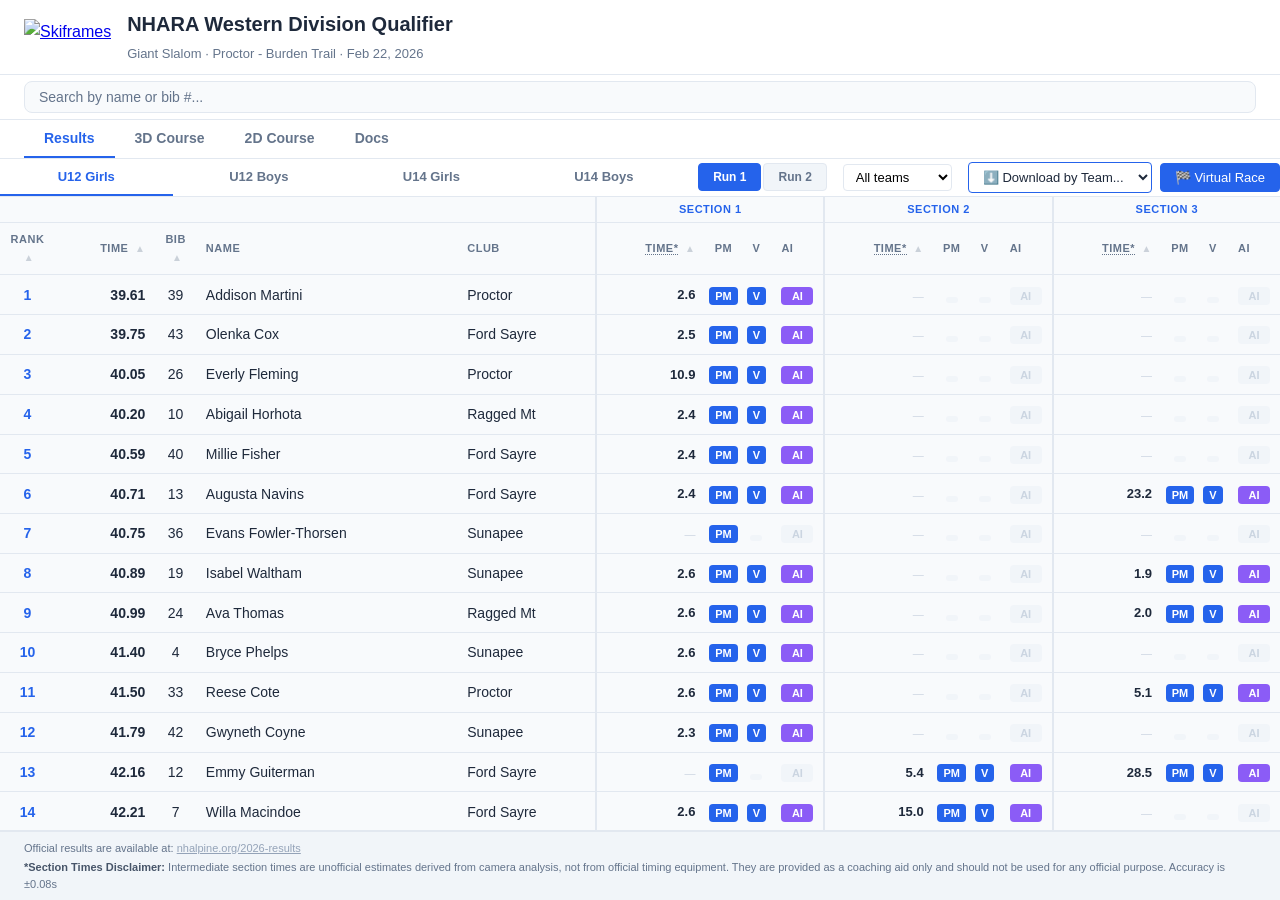
==== web/races/western-q-2026-02-22/index.html @ 2992ec0b "Add Virtual Race feature, improve AI video overlay and team download - Add Virtual Race modal for si" ====
<!DOCTYPE html>
<html lang="en">
<head>
    <meta charset="utf-8">
    <meta name="viewport" content="width=device-width, initial-scale=1.0">
    <title>NHARA Western Division Qualifier GS - Feb 22, 2026 | Skiframes</title>
    <link rel="stylesheet" href="https://unpkg.com/leaflet@1.9.4/dist/leaflet.css">
    <link rel="stylesheet" href="race.css">
    <script type="importmap">
    {
        "imports": {
            "three": "https://unpkg.com/three@0.160.0/build/three.module.js",
            "three/addons/": "https://unpkg.com/three@0.160.0/examples/jsm/"
        }
    }
    </script>
</head>
<body>
    <!-- Header -->
    <header id="header">
        <div class="header-inner">
            <a href="https://skiframes.com" class="logo">
                <img src="https://skiframes.com/assets/Skiframes_logo.png" alt="Skiframes" height="36">
            </a>
            <div class="header-title">
                <h1>NHARA Western Division Qualifier</h1>
                <span class="header-meta">Giant Slalom &middot; Proctor - Burden Trail &middot; Feb 22, 2026</span>
            </div>
        </div>
    </header>

    <!-- Search bar -->
    <div id="search-bar">
        <input type="text" id="search-input" placeholder="Search by name or bib #..." autocomplete="off">
        <div id="search-results" class="hidden"></div>
    </div>

    <!-- View tabs -->
    <nav id="view-tabs">
        <button class="tab active" data-view="results">Results</button>
        <button class="tab" data-view="map3d">3D Course</button>
        <button class="tab" data-view="map2d">2D Course</button>
        <button class="tab" data-view="docs">Docs</button>
    </nav>

    <!-- 3D View -->
    <div id="map3d-view" class="view">
        <div id="three-container"></div>
        <div id="terrain-controls">
            <select id="run-select-3d">
                <option value="run1">Run 1</option>
                <option value="run2">Run 2</option>
            </select>
            <span class="control-sep"></span>
            <select id="terrain-style-3d">
                <option value="satellite">Satellite</option>
                <option value="terrain">1m Terrain resolution</option>
            </select>
            <span class="control-sep"></span>
            <label><input type="checkbox" id="show-cameras-3d"> Cameras</label>
            <span class="control-sep"></span>
            <button id="flatten-btn" class="ctrl-btn">▦ Flatten</button>
        </div>
        <!-- Course legend -->
        <div id="course-legend">
            <div class="legend-title">Legend</div>
            <div class="legend-item"><span class="legend-swatch" style="background:#f59e0b; opacity:0.5;"></span> Cam 1 section</div>
            <div class="legend-item"><span class="legend-swatch" style="background:#0891b2; opacity:0.5;"></span> Cam 2 section</div>
            <div class="legend-item"><span class="legend-swatch" style="background:#8b5cf6; opacity:0.5;"></span> Cam 3 section</div>
            <div class="legend-sep"></div>
            <div class="legend-item"><span class="legend-icon">↕</span> Distance to prev gate</div>
            <div class="legend-item"><span class="legend-icon">→←</span> Lateral offset</div>
            <div class="legend-item"><span class="legend-icon">▼</span> Elevation drop</div>
            <div class="legend-item"><span class="legend-icon">±</span> GPS accuracy</div>
        </div>
        <div id="info-tooltip" class="hidden"></div>
        <div class="view-hint">🖱 Drag to rotate · Scroll to zoom · Right-drag to pan · ⌨ Arrow keys to pan · +/− to zoom</div>
    </div>

    <!-- 2D Course View -->
    <div id="map2d-view" class="view">
        <div id="map"></div>
        <div id="map-controls">
            <select id="run-select-2d">
                <option value="run1">Run 1</option>
                <option value="run2">Run 2</option>
            </select>
            <label class="map-cb"><input type="checkbox" id="show-cameras-2d"> Cameras</label>
            <label class="map-cb"><input type="checkbox" id="show-measurements-2d"> Measurements</label>
        </div>
        <div id="course-legend-2d" class="course-legend-panel">
            <div class="legend-title">Legend</div>
            <div class="legend-item"><span class="legend-swatch" style="background:#f59e0b; opacity:0.5;"></span> Cam 1 section</div>
            <div class="legend-item"><span class="legend-swatch" style="background:#0891b2; opacity:0.5;"></span> Cam 2 section</div>
            <div class="legend-item"><span class="legend-swatch" style="background:#8b5cf6; opacity:0.5;"></span> Cam 3 section</div>
            <div id="legend-measurements-2d" style="display: none;">
                <div class="legend-sep"></div>
                <div class="legend-item"><span class="legend-icon">↕</span> Distance to prev gate</div>
                <div class="legend-item"><span class="legend-icon">→←</span> Lateral offset</div>
                <div class="legend-item"><span class="legend-icon">▼</span> Elevation drop</div>
                <div class="legend-item"><span class="legend-icon">±</span> GPS accuracy</div>
            </div>
        </div>
        <div class="view-hint">🖱 Drag to pan · Scroll to zoom · ⌨ Arrow keys to pan · +/− to zoom</div>
    </div>

    <!-- Results View -->
    <div id="results-view" class="view active">
        <div id="results-toolbar">
            <div id="category-tabs">
                <button class="cat-tab active" data-cat="U12_Girls">U12 Girls</button>
                <button class="cat-tab" data-cat="U12_Boys">U12 Boys</button>
                <button class="cat-tab" data-cat="U14_Girls">U14 Girls</button>
                <button class="cat-tab" data-cat="U14_Boys">U14 Boys</button>
            </div>
            <div id="run-tabs">
                <button class="run-tab active" data-run="run1">Run 1</button>
                <button class="run-tab" data-run="run2">Run 2</button>
            </div>
            <div id="team-filter">
                <select id="team-select">
                    <option value="">All teams</option>
                </select>
            </div>
            <div id="team-download">
                <select id="team-download-select">
                    <option value="">⬇️ Download by Team...</option>
                </select>
            </div>
            <button id="virtualRaceBtn" class="vr-open-btn">🏁 Virtual Race</button>
        </div>
        <div id="results-container">
            <table id="results-table">
                <thead id="results-thead"></thead>
                <tbody id="results-body"></tbody>
            </table>
        </div>
    </div>

    <!-- Documentation View -->
    <div id="docs-view" class="view">
        <div class="docs-layout">
            <nav class="docs-sidebar">
                <div class="docs-sidebar-header">Documentation</div>
                <ul class="docs-nav">
                    <li class="docs-nav-section">For Athletes</li>
                    <li><a href="#doc-athletes" class="docs-nav-link active">Your Race Photos &amp; Videos</a></li>

                    <li class="docs-nav-section">For Coaches / Parents</li>
                    <li><a href="#doc-what-is" class="docs-nav-link">What is Skiframes?</a></li>
                    <li><a href="#doc-using-gallery" class="docs-nav-link">Using the Gallery</a></li>
                    <li><a href="#doc-understanding" class="docs-nav-link">Understanding Results</a></li>

                    <li class="docs-nav-section">For Video Coaches</li>
                    <li><a href="#doc-camera-setup" class="docs-nav-link">Camera Setup</a></li>
                    <li><a href="#doc-calibration" class="docs-nav-link">Calibration UI</a></li>
                    <li><a href="#doc-processing" class="docs-nav-link">Processing Runs</a></li>
                    <li><a href="#doc-tuning" class="docs-nav-link">Tuning Detection</a></li>

                    <li class="docs-nav-section">Technical Reference</li>
                    <li><a href="#doc-architecture" class="docs-nav-link">System Architecture</a></li>
                    <li><a href="#doc-detection" class="docs-nav-link">Detection Engine</a></li>
                    <li><a href="#doc-montage" class="docs-nav-link">Montage Generation</a></li>
                    <li><a href="#doc-manifest" class="docs-nav-link">Race Manifest Format</a></li>
                    <li><a href="#doc-terrain" class="docs-nav-link">3D Terrain Pipeline</a></li>
                    <li><a href="#doc-api" class="docs-nav-link">API Reference</a></li>
                </ul>
            </nav>
            <main class="docs-content">

                <!-- ===== FOR ATHLETES ===== -->

                <article id="doc-athletes" class="docs-article">
                    <h2>Your Race Photos &amp; Videos</h2>
                    <p>Hey racer! This website has cool photos and videos from your race. Here's how to find yours:</p>

                    <h3>Finding Your Stuff</h3>
                    <ol>
                        <li><strong>Click "Results"</strong> at the top of the page</li>
                        <li><strong>Pick your age group</strong> (like U12 Girls or U14 Boys)</li>
                        <li><strong>Find your name</strong> in the list, or type it in the search box</li>
                        <li><strong>Click the green buttons</strong> next to your name:
                            <ul>
                                <li><strong>PM</strong> = Photo Montage (a cool picture showing your whole run!)</li>
                                <li><strong>V</strong> = Video clip of you skiing</li>
                            </ul>
                        </li>
                    </ol>

                    <h3>What's a Photo Montage?</h3>
                    <p>It's like a magic picture that shows YOU at every gate &mdash; all in one image! You can see your whole run from start to finish. It's great for seeing your body position and how you moved through the gates.</p>

                    <h3>Why Don't I Have All Sections?</h3>
                    <p>Sometimes a section might be missing for you. Don't worry &mdash; it's not your fault! Here's why it happens:</p>
                    <ul>
                        <li>A coach or course worker was near the camera helping another racer</li>
                        <li>Someone was fixing a gate while you skied by</li>
                        <li>The camera saw too many people moving at once and got confused</li>
                    </ul>
                    <p>The cameras are pretty smart, but sometimes they can't tell you apart from the helpers on the course!</p>

                    <h3>Download Your Photos</h3>
                    <p>Want to save your photo or video? Click the <strong>Download</strong> button when viewing it. You can share it with your friends and family!</p>

                    <h3>What About the Times?</h3>
                    <p>The "Time*" numbers next to each section are <em>estimates</em> &mdash; they're close but not official like the times from the timing wands. Use them to compare with your teammates, but remember the finish time is what really counts!</p>
                </article>

                <!-- ===== FOR COACHES / PARENTS ===== -->

                <article id="doc-what-is" class="docs-article">
                    <h2>Overview for Adults</h2>
                    <p>This section provides a comprehensive overview of Skiframes for coaches, parents, and other adults interested in understanding how the system works.</p>

                    <h2>What is Skiframes?</h2>
                    <p>Skiframes is an open-source video analytics platform for alpine ski racing. It automatically generates <strong>stop-motion photo montages</strong> from race video, showing an athlete's full run through a course section in a single image.</p>
                    <p>The technique is inspired by <strong>Ron LeMaster's</strong> ski photography from <em>Ultimate Skiing</em>, where multiple exposures of a skier are composited onto a single background to reveal body position, line, and timing through a gate sequence.</p>

                    <h3>How It Works</h3>
                    <p>Cameras positioned along the race course record video at 30 frames per second. Software detects each skier entering and leaving the camera's field of view, extracts the relevant frames, and composites them into a single montage image. The result shows the skier's progression through 4-8 gates in one picture.</p>

                    <div class="docs-diagram">
<pre class="docs-code">Camera on course          Software detects run          Photo montage generated
       |                         |                              |
  [30fps video] ---> [Frame differencing] ---> [Stop-motion composite]
       |                         |                              |
  Records all day     Triggers on motion         One image per athlete
                      in trigger zones           per camera section</pre>
                    </div>

                    <h3>This Race</h3>
                    <p>This gallery covers the <strong>NHARA Western Division Qualifier Giant Slalom</strong> held on February 22, 2026, at Proctor Ski Hill (Burden Trail) in Andover, NH. Three cameras covered different sections of the course:</p>
                    <table class="docs-table">
                        <thead>
                            <tr><th>Section</th><th>Camera</th><th>Gates Covered</th><th>Position</th></tr>
                        </thead>
                        <tbody>
                            <tr><td>Section 1</td><td>Cam 1 (R2)</td><td>Gates 8-9</td><td>Looking uphill</td></tr>
                            <tr><td>Section 2</td><td>Cam 2 (R1)</td><td>Gates 12-18</td><td>Mid-course tripod</td></tr>
                            <tr><td>Section 3</td><td>Cam 3 (R3)</td><td>Gates 19-20</td><td>Near finish</td></tr>
                        </tbody>
                    </table>
                    <p>Four age/gender categories competed: U12 Girls, U12 Boys, U14 Girls, and U14 Boys, with two runs each.</p>
                </article>

                <article id="doc-using-gallery" class="docs-article">
                    <h2>Using the Gallery</h2>
                    <p>The gallery has four main views, accessible via tabs at the top of the page:</p>
                    <ul>
                        <li><strong>Results</strong> &mdash; Race results table with photo montages and video clips</li>
                        <li><strong>3D Course</strong> &mdash; Interactive 3D terrain visualization with gate positions</li>
                        <li><strong>2D Course</strong> &mdash; Satellite map with course overlay</li>
                        <li><strong>Docs</strong> &mdash; This documentation</li>
                    </ul>

                    <h3>Results Tab</h3>
                    <p>The results table shows official race times alongside photo montages and video clips for each athlete.</p>
                    <ul>
                        <li><strong>Category tabs</strong> &mdash; Switch between U12 Girls, U12 Boys, U14 Girls, U14 Boys</li>
                        <li><strong>Run tabs</strong> &mdash; Toggle between Run 1 and Run 2</li>
                        <li><strong>Team filter</strong> &mdash; Filter athletes by club/team</li>
                        <li><strong>Sorting</strong> &mdash; Click any column header to sort ascending/descending</li>
                        <li><strong>Search</strong> &mdash; Type a name or bib number in the search bar to find an athlete</li>
                    </ul>

                    <h3>Table Columns</h3>
                    <p>The table is divided into two groups:</p>
                    <ol>
                        <li><strong>Official Results</strong> &mdash; Rank and time from the Vola timing system</li>
                        <li><strong>Camera Sections</strong> &mdash; For each camera section (1, 2, 3):
                            <ul>
                                <li><strong>Time</strong> &mdash; Estimated time through that section (unofficial, see disclaimer)</li>
                                <li><strong>PM</strong> &mdash; Photo Montage button (click to open lightbox)</li>
                                <li><strong>V</strong> &mdash; Video clip button (click to play)</li>
                            </ul>
                        </li>
                    </ol>
                    <p>Green-highlighted PM and V buttons indicate available content. Gray buttons mean no montage/video is available for that athlete in that section.</p>

                    <h3>Photo Montage Lightbox</h3>
                    <p>Click a PM button to open the photo montage viewer:</p>
                    <ul>
                        <li><strong>Navigate</strong> &mdash; Use &lsaquo; / &rsaquo; arrows or keyboard left/right to browse athletes</li>
                        <li><strong>FPS selector</strong> &mdash; Choose between 5 frame rates (5.0 to 7.0 images/second). Higher rates show more frames, revealing finer motion detail. Lower rates show fewer, cleaner positions.</li>
                        <li><strong>Close</strong> &mdash; Click &times; or press Escape</li>
                    </ul>

                    <h3>Video Lightbox</h3>
                    <p>Click a V button to watch the video clip:</p>
                    <ul>
                        <li><strong>Speed controls</strong> &mdash; 0.1x, 0.25x, 0.5x, and 1x playback speeds</li>
                        <li><strong>Scrubber</strong> &mdash; Drag the timeline to seek to any point</li>
                        <li><strong>Navigate</strong> &mdash; Browse other athletes' videos with arrow buttons</li>
                    </ul>
                </article>

                <article id="doc-understanding" class="docs-article">
                    <h2>Understanding Results</h2>

                    <h3>Official vs. Unofficial Times</h3>
                    <p>The <strong>Rank</strong> and <strong>Time</strong> columns show official results from the Vola electronic timing system (wired timing wands at start and finish). These are the authoritative race results.</p>
                    <p>The <strong>Section times</strong> (under each camera section) are <em>unofficial estimates</em> derived from video analysis. They show how long the athlete was visible in each camera's field of view. Accuracy is approximately &plusmn;0.08 seconds.</p>
                    <p>Section times are useful as a coaching tool to compare athletes' speed through different parts of the course, but they should not be used for any official purpose.</p>

                    <h3>FPS Variants Explained</h3>
                    <p>Each photo montage is generated at multiple frame rates:</p>
                    <table class="docs-table">
                        <thead>
                            <tr><th>Rate</th><th>Frames Used</th><th>Best For</th></tr>
                        </thead>
                        <tbody>
                            <tr><td>5.0 img/s</td><td>Fewer</td><td>Cleaner individual body positions, less overlap</td></tr>
                            <tr><td>6.0 img/s</td><td>Medium (default)</td><td>Good balance of detail and clarity</td></tr>
                            <tr><td>7.0 img/s</td><td>More</td><td>Smoother motion trail, more continuous flow</td></tr>
                        </tbody>
                    </table>
                    <p>The default is 6.0 img/s. Use the FPS buttons in the lightbox to experiment and find the best visualization for each athlete.</p>

                    <h3>3D Course View</h3>
                    <p>The 3D terrain visualization shows the actual course on a 1-meter resolution digital elevation model. Features include:</p>
                    <ul>
                        <li><strong>Gate markers</strong> &mdash; Blue and red spheres at GPS-measured gate positions</li>
                        <li><strong>Section shading</strong> &mdash; Colored overlays showing each camera's coverage area</li>
                        <li><strong>Camera positions</strong> &mdash; Toggle the "Cameras" checkbox to see where cameras were placed</li>
                        <li><strong>Flatten</strong> &mdash; Toggle between 3D terrain and a flat top-down view</li>
                        <li><strong>Section header click</strong> &mdash; Click "Section 1/2/3" in the results table to zoom the 3D view to that section</li>
                    </ul>
                    <p>Controls: drag to rotate, scroll to zoom, right-drag to pan, arrow keys to pan, +/&minus; to zoom.</p>

                    <h3>2D Course View</h3>
                    <p>The 2D satellite map shows the course from above using Leaflet. Toggle between satellite imagery and topographic contour lines. Enable "Measurements" to see gate-to-gate distances, lateral offsets, and elevation drops.</p>

                    <h3>Missing Sections</h3>
                    <p>Some athletes may have missing sections (no photo montage or video available). This typically happens when course crew were working nearby &mdash; maintaining the course, resetting gates, or assisting racers &mdash; which created overlapping motion in the camera's trigger zones.</p>
                    <p>When multiple people are moving in the camera's field of view simultaneously, it becomes impossible to cleanly isolate the skier's run for the composite image. This is a limitation of automated detection and not a reflection of the athlete's performance.</p>
                </article>

                <!-- ===== FOR VIDEO COACHES ===== -->

                <article id="doc-camera-setup" class="docs-article">
                    <h2>Camera Setup</h2>

                    <h3>Hardware</h3>
                    <p>The system uses three <strong>Reolink RLC-823S2</strong> cameras (2K resolution, 30fps, 5Mbps RTSP streams). Each camera covers a different section of the race course.</p>
                    <p>Cameras connect to the edge compute device via ethernet or WiFi. The edge device connects to the internet via a <strong>5G uplink</strong> (Teltonika RUTM50 router) for remote access and S3 uploads.</p>

                    <h3>Camera Placement</h3>
                    <p>Position cameras to capture 2-8 gates each. Key considerations:</p>
                    <ul>
                        <li><strong>Field of view</strong> &mdash; ~55&deg; horizontal. Position far enough to capture the full gate sequence.</li>
                        <li><strong>Angle</strong> &mdash; Looking uphill or across the slope. Avoid looking directly downhill (skiers approach head-on with little visible body movement).</li>
                        <li><strong>Stability</strong> &mdash; Use heavy-duty tripods. Wind and vibration cause misaligned composites.</li>
                        <li><strong>Overlap</strong> &mdash; Slight gate overlap between cameras is fine; gaps mean missed coverage.</li>
                    </ul>

                    <details>
                        <summary>Camera-to-Section mapping for this race</summary>
                        <div>
                            <p>The mapping between physical cameras (R1, R2, R3) and website sections (Cam1, Cam2, Cam3) varies per race based on camera placement:</p>
<pre class="docs-code"><span class="comment">// race_manifest.json cameras section</span>
<span class="key">"cameras"</span>: [
  {<span class="key">"id"</span>: <span class="string">"Cam1"</span>, <span class="key">"edge_camera"</span>: <span class="string">"R2"</span>, <span class="key">"gates_covered_run1"</span>: [<span class="number">8</span>, <span class="number">9</span>]},
  {<span class="key">"id"</span>: <span class="string">"Cam2"</span>, <span class="key">"edge_camera"</span>: <span class="string">"R1"</span>, <span class="key">"gates_covered_run1"</span>: [<span class="number">12</span>-<span class="number">18</span>]},
  {<span class="key">"id"</span>: <span class="string">"Cam3"</span>, <span class="key">"edge_camera"</span>: <span class="string">"R3"</span>, <span class="key">"gates_covered_run1"</span>: [<span class="number">19</span>, <span class="number">20</span>]}
]</pre>
                        </div>
                    </details>

                    <h3>Edge Compute Devices</h3>
                    <table class="docs-table">
                        <thead>
                            <tr><th>Device</th><th>Specs</th><th>Cameras</th><th>Use Case</th></tr>
                        </thead>
                        <tbody>
                            <tr><td>Seeed J40</td><td>Jetson Orin NX</td><td>1</td><td>Prototype, single camera</td></tr>
                            <tr><td>Minisforum MS-01</td><td>i9-13900H, 14 cores</td><td>3</td><td>Production, multi-camera</td></tr>
                        </tbody>
                    </table>
                </article>

                <article id="doc-calibration" class="docs-article">
                    <h2>Calibration UI</h2>
                    <p>The calibration interface is a <strong>mobile-first web app</strong> served by the Flask server on the edge device. Coaches access it from their phone while on the mountain.</p>

                    <h3>Workflow</h3>
                    <ol>
                        <li><strong>Select camera</strong> &mdash; Choose from R1, R2, R3, or Axis in the dropdown</li>
                        <li><strong>Select input</strong> &mdash; Live RTSP stream or recorded video file</li>
                        <li><strong>Grab a frame</strong> &mdash; Capture a representative frame from the video</li>
                        <li><strong>Draw START zone</strong> &mdash; Rectangle near the top of frame where skiers enter</li>
                        <li><strong>Draw END zone</strong> &mdash; Rectangle near the bottom where skiers exit</li>
                        <li><strong>Configure session</strong> &mdash; Set type (race/training/test), group (U10-Masters), end time</li>
                        <li><strong>Save &amp; start</strong> &mdash; Saves config JSON and begins detection</li>
                    </ol>

                    <h3>Trigger Zone Concept</h3>
                    <p>The gates being filmed are <strong>between</strong> the START and END zones. When a skier enters the START zone, the system begins tracking. When they exit the END zone, the run is complete and a montage is generated.</p>
                    <div class="docs-diagram">
<pre class="docs-code">  ┌─────────────────────────────┐
  │  ┌──────── START zone ───┐  │  &larr; Skier enters here
  │  └───────────────────────┘  │
  │                             │
  │     Gate 8  (blue)          │
  │                             │
  │     Gate 9  (red)           │  &larr; Gates are BETWEEN zones
  │                             │
  │     Gate 10 (blue)          │
  │                             │
  │  ┌──────── END zone ─────┐  │  &larr; Skier exits here
  │  └───────────────────────┘  │
  └─────────────────────────────┘
         Camera frame view</pre>
                    </div>

                    <details>
                        <summary>Session configuration JSON format</summary>
                        <div>
<pre class="docs-code">{
  <span class="key">"session_id"</span>: <span class="string">"2026-02-22_0900_u12_race_R2"</span>,
  <span class="key">"session_type"</span>: <span class="string">"race"</span>,
  <span class="key">"group"</span>: <span class="string">"U12"</span>,
  <span class="key">"camera_id"</span>: <span class="string">"R2"</span>,
  <span class="key">"camera_url"</span>: <span class="string">"rtsp://admin:pass@192.168.1.102/stream"</span>,
  <span class="key">"start_zone"</span>: {<span class="key">"x"</span>: <span class="number">400</span>, <span class="key">"y"</span>: <span class="number">100</span>, <span class="key">"w"</span>: <span class="number">200</span>, <span class="key">"h"</span>: <span class="number">80</span>},
  <span class="key">"end_zone"</span>: {<span class="key">"x"</span>: <span class="number">350</span>, <span class="key">"y"</span>: <span class="number">900</span>, <span class="key">"w"</span>: <span class="number">250</span>, <span class="key">"h"</span>: <span class="number">80</span>},
  <span class="key">"detection_threshold"</span>: <span class="number">25</span>,
  <span class="key">"min_pixel_change_pct"</span>: <span class="number">5.0</span>,
  <span class="key">"min_brightness"</span>: <span class="number">100</span>,
  <span class="key">"pre_buffer_seconds"</span>: <span class="number">2</span>,
  <span class="key">"post_buffer_seconds"</span>: <span class="number">2</span>,
  <span class="key">"session_end_time"</span>: <span class="string">"2026-02-22T10:30:00-05:00"</span>
}</pre>
                        </div>
                    </details>

                    <h3>For Recorded Video (Batch Mode)</h3>
                    <p>When processing already-recorded video files instead of live streams:</p>
                    <ol>
                        <li>Load a <strong>Vola CSV</strong> timing file (contains athlete start times and bib numbers)</li>
                        <li>Select the camera and its corresponding section</li>
                        <li>Draw trigger zones on a frame from the video</li>
                        <li>The system processes each video file, matching detected runs to athletes by timestamp</li>
                    </ol>
                </article>

                <article id="doc-processing" class="docs-article">
                    <h2>Processing Runs</h2>

                    <h3>Processing Modes</h3>
                    <table class="docs-table">
                        <thead>
                            <tr><th>Mode</th><th>Input</th><th>Speed</th><th>Use Case</th></tr>
                        </thead>
                        <tbody>
                            <tr><td>Live RTSP</td><td>Camera stream</td><td>Real-time</td><td>Race day, immediate montages</td></tr>
                            <tr><td>Video batch</td><td>Recorded .mp4 files</td><td>~3x real-time</td><td>Post-race processing, re-processing</td></tr>
                        </tbody>
                    </table>

                    <h3>Vola Timing Integration</h3>
                    <p>Vola CSV files contain the official race timing data: athlete names, bib numbers, and start times. When loaded during batch processing, the system matches each detected run to an athlete by comparing the run's timestamp against the Vola start times (with a camera-specific offset for how long it takes the skier to reach that section).</p>

                    <h3>Staging Directory</h3>
                    <p>Processed montages are organized in a staging directory before being uploaded to S3:</p>
<pre class="docs-code">/tmp/montages/{race-slug}/
  Cam1/
    run1/
      g4_5.0fps.jpg         <span class="comment"># Girl bib 4, 5.0 frames/sec</span>
      g4_5.0fps_thumb.jpg   <span class="comment"># Thumbnail version</span>
      g4_6.0fps.jpg         <span class="comment"># Same athlete, different FPS</span>
      g4.mp4                <span class="comment"># Video clip of the run</span>
      g4_timing.json        <span class="comment"># Section elapsed time</span>
      ...
  Cam2/
    run1/
      ...
    run2/
      ...</pre>

                    <h3>Populating the Manifest</h3>
                    <p>After processing, the <strong>Populate Manifest</strong> step scans the staging directory and updates <code>race_manifest.json</code> with paths to each athlete's montage images, video clips, and section times. This is what connects the processed files to the web gallery.</p>

                    <details>
                        <summary>End-to-end batch processing workflow</summary>
                        <div>
                            <ol>
                                <li>Export video files from camera SD cards</li>
                                <li>Open calibration UI, load Vola CSV, select camera</li>
                                <li>Draw trigger zones on a representative frame</li>
                                <li>Click "Save &amp; Process" &mdash; runs detection + montage generation</li>
                                <li>Wait for all runs to be processed (progress shown in UI)</li>
                                <li>Click "Populate Manifest" &mdash; scans staging, updates race_manifest.json</li>
                                <li>Refresh gallery page to see montages appear</li>
                                <li>Repeat for each camera/section</li>
                                <li>Upload staging directory to S3: <code>aws s3 sync /tmp/montages/ s3://bucket/races/</code></li>
                            </ol>
                        </div>
                    </details>
                </article>

                <article id="doc-tuning" class="docs-article">
                    <h2>Tuning Detection</h2>
                    <p>Detection sensitivity can be adjusted in the calibration UI. Changes take effect immediately (hot-reload every 2 seconds) without restarting detection.</p>

                    <h3>Parameters</h3>
                    <table class="docs-table">
                        <thead>
                            <tr><th>Parameter</th><th>Default</th><th>Range</th><th>Effect</th></tr>
                        </thead>
                        <tbody>
                            <tr>
                                <td><code>detection_threshold</code></td>
                                <td>25</td>
                                <td>0-255</td>
                                <td>Minimum pixel difference to count as changed. Higher = less sensitive. Increase if shadows or snow spray cause false triggers.</td>
                            </tr>
                            <tr>
                                <td><code>min_pixel_change_pct</code></td>
                                <td>5.0%</td>
                                <td>0-100%</td>
                                <td>Minimum percentage of zone pixels that must change. Higher = requires more movement. Increase for noisy/windy conditions.</td>
                            </tr>
                            <tr>
                                <td><code>min_brightness</code></td>
                                <td>100</td>
                                <td>0-255</td>
                                <td>Changed pixels must be at least this bright. Filters shadows (dark) while keeping skiers (bright against snow). Key for sunny days.</td>
                            </tr>
                            <tr>
                                <td><code>cooldown_seconds</code></td>
                                <td>3</td>
                                <td>0-30</td>
                                <td>Minimum time between consecutive runs. Prevents double-triggers from same skier.</td>
                            </tr>
                        </tbody>
                    </table>

                    <h3>Troubleshooting</h3>
                    <ul>
                        <li><strong>Too many false positives</strong> &mdash; Increase <code>detection_threshold</code> to 35-45, increase <code>min_brightness</code> to 120-150</li>
                        <li><strong>Missing runs</strong> &mdash; Decrease <code>detection_threshold</code> to 15-20, decrease <code>min_pixel_change_pct</code> to 3%</li>
                        <li><strong>Shadow triggers</strong> &mdash; Increase <code>min_brightness</code> to 130+ (shadows are darker than skiers)</li>
                        <li><strong>Wind/snow triggers</strong> &mdash; Increase <code>min_pixel_change_pct</code> to 8-10%</li>
                        <li><strong>Double-counting same skier</strong> &mdash; Increase <code>cooldown_seconds</code> to 5-8</li>
                    </ul>

                    <details>
                        <summary>How detection parameters interact</summary>
                        <div>
                            <p>For each video frame, the detection engine:</p>
                            <ol>
                                <li>Converts frame to grayscale</li>
                                <li>Computes absolute difference with previous frame: <code>diff = |frame_n - frame_n-1|</code></li>
                                <li>Crops to the trigger zone region</li>
                                <li>Thresholds: pixels where <code>diff > detection_threshold</code> are "changed"</li>
                                <li>Brightness filter: only keeps changed pixels where <code>brightness > min_brightness</code></li>
                                <li>Counts remaining changed pixels as percentage of zone area</li>
                                <li>If <code>percentage > min_pixel_change_pct</code>, the zone is triggered</li>
                            </ol>
                            <p>The brightness filter is the key innovation for ski racing: snow is bright (200+), skiers are moderately bright (120-200), but shadows are dark (30-80). By requiring changed pixels to be bright, shadows are filtered out while skiers pass through.</p>
                        </div>
                    </details>
                </article>

                <!-- ===== TECHNICAL REFERENCE ===== -->

                <article id="doc-architecture" class="docs-article">
                    <h2>System Architecture</h2>
                    <p>The system has two main components: an <strong>edge device</strong> on the mountain that processes video, and <strong>AWS infrastructure</strong> that hosts the web gallery.</p>

                    <div class="docs-diagram">
<pre class="docs-code">
  EDGE DEVICE (on mountain)              AWS (skiframes.com)
  ┌──────────────────────────┐           ┌─────────────────────────┐
  │                          │           │                         │
  │  Calibration UI (Flask)  │           │  S3 bucket              │
  │         |                │   5G      │    + CloudFront CDN     │
  │  Detection Engine        │ ------&gt;   │                         │
  │         |                │  upload   │  race_manifest.json     │
  │  Montage Generator       │           │  montage images         │
  │         |                │           │  video clips            │
  │  Staging Directory       │           │                         │
  │                          │           │  Static web gallery     │
  └──────────────────────────┘           └─────────────────────────┘
                                                   |
                                           ┌───────┴───────┐
                                           |               |
                                        Coaches         Athletes
                                        (phone)        & Parents
                                                       (any device)</pre>
                    </div>

                    <h3>Edge Components</h3>
                    <table class="docs-table">
                        <thead>
                            <tr><th>Component</th><th>File</th><th>Purpose</th></tr>
                        </thead>
                        <tbody>
                            <tr><td>Flask Server</td><td><code>app.py</code></td><td>Web server, API endpoints, UI serving</td></tr>
                            <tr><td>Detection Engine</td><td><code>detection.py</code></td><td>Frame differencing, motion detection in trigger zones</td></tr>
                            <tr><td>Montage Generator</td><td><code>montage.py</code></td><td>Stop-motion composite image generation</td></tr>
                            <tr><td>Runner</td><td><code>runner.py</code></td><td>Orchestrator: detection &rarr; montage &rarr; staging</td></tr>
                            <tr><td>Stream Manager</td><td><code>stream_manager.py</code></td><td>Shared RTSP connections across sessions</td></tr>
                            <tr><td>Manifest Builder</td><td><code>build_race_manifest.py</code></td><td>Builds race_manifest.json from Vola results</td></tr>
                        </tbody>
                    </table>

                    <details>
                        <summary>Complete data flow diagram</summary>
                        <div>
<pre class="docs-code">
RTSP Stream / Video File
        |
        v
  ┌─────────────────┐
  | DetectionEngine  |  (detection.py)
  | - FrameBuffer    |  ring buffer for pre-trigger frames
  | - Zone monitor   |  frame diff in START / END rectangles
  | - Run tracker    |  state machine: idle -&gt; tracking -&gt; complete
  └────────┬────────┘
           |  Run object (frames[], start_time, elapsed)
           v
  ┌─────────────────┐
  | MontageGenerator |  (montage.py)
  | - Frame select   |  subsample to target FPS
  | - Crop region    |  bounding box from zones + padding
  | - Bilateral filt |  edge-preserving denoise
  | - Pixel-wise min |  composite: keep darkest pixels
  | - Overlay        |  timestamps, logos
  └────────┬────────┘
           |  MontageResult (thumb + fullres paths)
           v
  ┌─────────────────┐
  | Runner           |  (runner.py)
  | - Vola match     |  timestamp -&gt; athlete name/bib
  | - File naming    |  g{bib}_{fps}fps.jpg
  | - Staging write  |  /tmp/montages/{race}/{cam}/{run}/
  └────────┬────────┘
           |
           v
  ┌─────────────────┐
  | populate-manifest|  (app.py endpoint)
  | - Scan staging   |  find all jpg/mp4/timing files
  | - Match to bibs  |  gender-aware bib lookup
  | - Write manifest |  race_manifest.json updated
  └────────┬────────┘
           |
           v
  ┌─────────────────┐
  | Web Gallery      |  (race.js)
  | - Results table  |  section times, PM/V buttons
  | - Lightbox       |  montage viewer + FPS selector
  | - 3D/2D maps     |  terrain + course overlay
  └─────────────────┘</pre>
                        </div>
                    </details>
                </article>

                <article id="doc-detection" class="docs-article">
                    <h2>Detection Engine</h2>
                    <p>The detection engine (<code>detection.py</code>) monitors video frames for skier motion using frame differencing in configurable trigger zones.</p>

                    <h3>Core Algorithm</h3>
                    <ol>
                        <li>Convert each frame to grayscale</li>
                        <li>Compute absolute pixel difference with previous frame</li>
                        <li>Crop difference image to the trigger zone rectangle</li>
                        <li>Apply threshold: pixels with diff &gt; <code>detection_threshold</code> are "changed"</li>
                        <li>Apply brightness filter: keep only changed pixels brighter than <code>min_brightness</code></li>
                        <li>Count changed pixels as percentage of zone area</li>
                        <li>If percentage exceeds <code>min_pixel_change_pct</code>, zone is triggered</li>
                    </ol>

                    <h3>State Machine</h3>
                    <div class="docs-diagram">
<pre class="docs-code">
  IDLE  ---(START zone triggered)---&gt;  TRACKING
    ^                                      |
    |                                      |
    +----(cooldown expires)----  COMPLETE &lt;-+--- (END zone triggered)
                                    |           (or timeout)
                                    v
                              Generate montage</pre>
                    </div>

                    <h3>Key Classes</h3>
                    <ul>
                        <li><code>Zone(x, y, w, h)</code> &mdash; Rectangle defining a trigger area on the frame</li>
                        <li><code>FrameBuffer</code> &mdash; Ring buffer (deque) holding the last N seconds of frames for pre-trigger capture</li>
                        <li><code>DetectionConfig</code> &mdash; All parameters loaded from JSON, supports hot-reload (polled every 2 seconds)</li>
                        <li><code>DetectionEngine</code> &mdash; Main class with <code>process_frame()</code>, <code>run_on_video()</code>, <code>run_on_rtsp()</code></li>
                        <li><code>Run</code> &mdash; Data class holding run_number, timestamps, and captured frames</li>
                    </ul>

                    <details>
                        <summary>FrameBuffer and pre-trigger capture</summary>
                        <div>
                            <p>The FrameBuffer continuously stores the most recent frames (default: 2 seconds worth). When the START zone triggers, the buffered frames are included in the run, capturing the skier's approach before the trigger fired. This ensures no part of the run is missed due to detection latency.</p>
<pre class="docs-code"><span class="comment"># Simplified frame buffer logic</span>
buffer = deque(maxlen=fps * pre_buffer_seconds)

<span class="key">def</span> process_frame(frame):
    buffer.append(frame)
    <span class="key">if</span> detect_motion_in_zone(frame, start_zone):
        <span class="comment"># Include buffered frames from BEFORE the trigger</span>
        run_frames = list(buffer) + [frame]
        start_tracking(run_frames)</pre>
                        </div>
                    </details>

                    <details>
                        <summary>Stream Manager for shared connections</summary>
                        <div>
                            <p>When multiple detection sessions run on the same camera (e.g., different coaches monitoring different zones), the Stream Manager (<code>stream_manager.py</code>) maintains a single RTSP connection and distributes frames to all registered sessions. This avoids duplicate decode overhead.</p>
                            <p>Each session gets its own copy of each frame to prevent race conditions, and maintains independent detection state (zones, thresholds, run tracking).</p>
                        </div>
                    </details>
                </article>

                <article id="doc-montage" class="docs-article">
                    <h2>Montage Generation</h2>
                    <p>The montage generator (<code>montage.py</code>) creates stop-motion photo composites from the frames captured during a run.</p>

                    <h3>Pixel-Wise Minimum Algorithm</h3>
                    <p>The core technique is remarkably simple: for each pixel position, take the <strong>darkest value</strong> across all frames. Since the snow background is bright (white) and the skier is darker, the skier's silhouette from every frame is preserved while the snow background remains clean.</p>

                    <div class="docs-diagram">
<pre class="docs-code">
  Frame 1        Frame 2        Frame 3        Composite
  ┌────────┐    ┌────────┐    ┌────────┐    ┌────────────┐
  │  ○     │    │    ○   │    │      ○ │    │  ○  ○   ○  │
  │  |     │    │    |   │    │      | │    │  |  |   |  │
  │ / \    │    │   / \  │    │    / \ │ =&gt; │ / \/ \ / \ │
  │ snow   │    │ snow   │    │ snow   │    │ snow        │
  └────────┘    └────────┘    └────────┘    └────────────┘

  np.minimum(frame1, frame2, frame3, ...)
  Keeps darkest pixel at each position</pre>
                    </div>

                    <h3>Processing Pipeline</h3>
                    <ol>
                        <li><strong>Frame selection</strong> &mdash; Subsample captured frames to target FPS (e.g., 30fps capture &rarr; 6fps montage = every 5th frame)</li>
                        <li><strong>Crop</strong> &mdash; Compute bounding box from START/END zones with asymmetric padding (30% left, 50% right, 10% vertical) to capture the full ski path</li>
                        <li><strong>Bilateral filter</strong> &mdash; Edge-preserving noise reduction (<code>cv2.bilateralFilter(f, 5, 50, 50)</code>) applied to each frame before compositing. Reduces noise by ~50% while preserving edge sharpness.</li>
                        <li><strong>Composite</strong> &mdash; Iterative pixel-wise minimum: <code>result = np.minimum(result, next_frame)</code></li>
                        <li><strong>Output</strong> &mdash; Generate thumbnail (~800px, JPEG 85%) and full-resolution (native crop, JPEG 95%)</li>
                    </ol>

                    <details>
                        <summary>Why bilateral filter instead of Gaussian blur?</summary>
                        <div>
                            <p>Gaussian blur smooths everything equally, including edges. Bilateral filtering smooths flat areas (reducing sensor noise in the snow) while preserving sharp edges (keeping the skier's outline crisp). Quality comparison:</p>
                            <table class="docs-table">
                                <thead><tr><th>Metric</th><th>Raw Minimum</th><th>With Bilateral Filter</th></tr></thead>
                                <tbody>
                                    <tr><td>Noise level</td><td>22</td><td>13 (41% reduction)</td></tr>
                                    <tr><td>Edge sharpness</td><td>3017</td><td>2873 (5% reduction)</td></tr>
                                </tbody>
                            </table>
                            <p>The trade-off is worthwhile: nearly half the noise removed with minimal sharpness loss.</p>
                        </div>
                    </details>

                    <details>
                        <summary>FPS variant generation</summary>
                        <div>
                            <p>Each run generates montages at 5 different frame rates (5.0, 5.5, 6.0, 6.5, 7.0 images per second). This is done by subsampling the captured frames differently:</p>
<pre class="docs-code"><span class="comment"># 30fps video, 2.5-second run = 75 frames captured</span>
<span class="comment"># At 5.0 img/s: use every 6th frame = 12 frames in composite</span>
<span class="comment"># At 7.0 img/s: use every ~4th frame = 17 frames in composite</span>

<span class="key">def</span> select_frames_by_fps(frames, source_fps, target_fps):
    interval = source_fps / target_fps
    indices = [int(i * interval) for i in range(int(len(frames) / interval))]
    <span class="key">return</span> [frames[i] for i in indices if i &lt; len(frames)]</pre>
                            <p>More frames = smoother motion trail but more overlap between positions. Fewer frames = cleaner individual positions but less continuous flow. The default (6.0 img/s) is a good middle ground.</p>
                        </div>
                    </details>
                </article>

                <article id="doc-manifest" class="docs-article">
                    <h2>Race Manifest Format</h2>
                    <p>The <code>race_manifest.json</code> file is the central data structure connecting the web gallery to race results, course data, and processed montages.</p>

                    <h3>Top-Level Structure</h3>
<pre class="docs-code">{
  <span class="key">"event"</span>: { <span class="comment">/* race name, date, venue, discipline */</span> },
  <span class="key">"media_base_url"</span>: <span class="string">"https://media.skiframes.com/races/western-q-2026-02-22"</span>,
  <span class="key">"cameras"</span>: [ <span class="comment">/* camera positions, gate coverage */</span> ],
  <span class="key">"course"</span>: {
    <span class="key">"run1"</span>: { <span class="key">"gates"</span>: [...], <span class="key">"start"</span>: {...}, <span class="key">"finish_left"</span>: {...} },
    <span class="key">"run2"</span>: { <span class="comment">/* same structure */</span> }
  },
  <span class="key">"categories"</span>: [
    {
      <span class="key">"id"</span>: <span class="string">"U12_Girls"</span>,
      <span class="key">"athletes"</span>: [ <span class="comment">/* array of athlete objects */</span> ]
    }
  ]
}</pre>

                    <h3>Athlete Object</h3>
<pre class="docs-code">{
  <span class="key">"bib"</span>: <span class="number">4</span>,
  <span class="key">"first"</span>: <span class="string">"Bryce"</span>,
  <span class="key">"last"</span>: <span class="string">"Phelps"</span>,
  <span class="key">"club"</span>: <span class="string">"Sunapee"</span>,
  <span class="key">"rank"</span>: <span class="number">11</span>,
  <span class="key">"run1_time"</span>: <span class="number">41.4</span>,
  <span class="key">"run2_time"</span>: <span class="number">42.04</span>,
  <span class="key">"total"</span>: <span class="string">"1:23.44"</span>,
  <span class="key">"run1_start_tod"</span>: <span class="string">"09:09:05.79"</span>,  <span class="comment">// time of day</span>
  <span class="key">"run1_start_sec"</span>: <span class="number">32945.79</span>,      <span class="comment">// seconds since midnight</span>
  <span class="key">"montages"</span>: {
    <span class="key">"Cam1"</span>: {
      <span class="key">"run1"</span>: {
        <span class="key">"thumb"</span>: <span class="string">"Cam1/run1/g4_6.0fps_thumb.jpg"</span>,
        <span class="key">"full"</span>: <span class="string">"Cam1/run1/g4_6.0fps.jpg"</span>,
        <span class="key">"video"</span>: <span class="string">"Cam1/run1/g4.mp4"</span>,
        <span class="key">"section_time"</span>: <span class="number">2.56</span>,
        <span class="key">"fps_variants"</span>: [
          {<span class="key">"fps"</span>: <span class="number">5.0</span>, <span class="key">"thumb"</span>: <span class="string">"..."</span>, <span class="key">"full"</span>: <span class="string">"..."</span>},
          {<span class="key">"fps"</span>: <span class="number">5.5</span>, <span class="key">"thumb"</span>: <span class="string">"..."</span>, <span class="key">"full"</span>: <span class="string">"..."</span>},
          <span class="comment">// ... 5 variants total</span>
        ]
      }
    }
  }
}</pre>

                    <h3>Gate Object</h3>
<pre class="docs-code">{
  <span class="key">"number"</span>: <span class="number">8</span>,
  <span class="key">"color"</span>: <span class="string">"blue"</span>,   <span class="comment">// alternating blue/red</span>
  <span class="key">"label"</span>: <span class="string">"b8"</span>,
  <span class="key">"lat"</span>: <span class="number">43.4267</span>,
  <span class="key">"lon"</span>: <span class="number">-71.8289</span>,
  <span class="key">"elev"</span>: <span class="number">287.3</span>,       <span class="comment">// meters, measured</span>
  <span class="key">"dem_elev"</span>: <span class="number">288.1</span>,   <span class="comment">// DEM reference elevation</span>
  <span class="key">"accuracy"</span>: <span class="number">0.5</span>     <span class="comment">// GPS accuracy in meters</span>
}</pre>

                    <details>
                        <summary>Camera object details</summary>
                        <div>
<pre class="docs-code">{
  <span class="key">"id"</span>: <span class="string">"Cam1"</span>,
  <span class="key">"edge_camera"</span>: <span class="string">"R2"</span>,           <span class="comment">// physical camera ID</span>
  <span class="key">"position"</span>: {
    <span class="key">"lat"</span>: <span class="number">43.4268</span>, <span class="key">"lon"</span>: <span class="number">-71.8285</span>, <span class="key">"elev"</span>: <span class="number">290.5</span>
  },
  <span class="key">"fov_h_deg"</span>: <span class="number">55</span>,
  <span class="key">"gates_covered_run1"</span>: [<span class="number">8</span>, <span class="number">9</span>],
  <span class="key">"gates_covered_run2"</span>: [<span class="number">8</span>, <span class="number">9</span>],
  <span class="key">"has_run1"</span>: <span class="number">true</span>,
  <span class="key">"has_run2"</span>: <span class="number">false</span>,
  <span class="key">"note"</span>: <span class="string">"Looking uphill at gates 8-9"</span>
}</pre>
                        </div>
                    </details>
                </article>

                <article id="doc-terrain" class="docs-article">
                    <h2>3D Terrain Pipeline</h2>
                    <p>The 3D course visualization renders the actual race terrain using a digital elevation model and satellite imagery in Three.js.</p>

                    <h3>Data Sources</h3>
                    <table class="docs-table">
                        <thead><tr><th>Data</th><th>Source</th><th>Resolution</th><th>File</th></tr></thead>
                        <tbody>
                            <tr><td>Elevation</td><td>USGS 1m DEM (LiDAR)</td><td>1 meter/pixel</td><td><code>terrain_heightmap.bin</code></td></tr>
                            <tr><td>Satellite imagery</td><td>Esri World Imagery</td><td>~0.3m/pixel (zoom 19)</td><td><code>terrain_texture.png</code></td></tr>
                            <tr><td>Terrain metadata</td><td>Extracted from DEM</td><td>&mdash;</td><td><code>terrain_meta.json</code></td></tr>
                        </tbody>
                    </table>

                    <h3>Rendering Pipeline</h3>
                    <ol>
                        <li><strong>Load heightmap</strong> &mdash; Binary file of 16-bit elevation values, 800&times;800 pixels</li>
                        <li><strong>Create geometry</strong> &mdash; Three.js <code>PlaneGeometry</code> with vertices displaced by elevation values</li>
                        <li><strong>Apply texture</strong> &mdash; Satellite or hillshade image mapped onto the terrain surface</li>
                        <li><strong>Add course overlay</strong> &mdash; Gate spheres at GPS positions, projected onto terrain surface</li>
                        <li><strong>Add section shading</strong> &mdash; Colored polygon meshes for each camera's coverage area</li>
                        <li><strong>Lighting</strong> &mdash; Ambient (0.55) + directional sun (0.85) + fill light (0.3)</li>
                    </ol>

                    <details>
                        <summary>GPS to 3D coordinate mapping</summary>
                        <div>
                            <p>GPS coordinates (latitude, longitude, elevation) are converted to Three.js world coordinates using the terrain metadata:</p>
<pre class="docs-code"><span class="key">function</span> gpsTo3D(lat, lon, elev) {
  <span class="comment">// Normalize to terrain grid position (0..width, 0..height)</span>
  <span class="key">const</span> x = (lon - bounds.west) / (bounds.east - bounds.west) * terrainWidth;
  <span class="key">const</span> z = (lat - bounds.north) / (bounds.south - bounds.north) * terrainHeight;

  <span class="comment">// Elevation scaled by terrain metadata</span>
  <span class="key">const</span> y = (elev - elevMin) * elevScale;

  <span class="key">return</span> { x, y, z };
}</pre>
                            <p>The terrain covers approximately 800&times;800 meters centered on the race course, with elevation ranging from ~184m to ~330m above sea level.</p>
                        </div>
                    </details>

                    <details>
                        <summary>Terrain extraction process</summary>
                        <div>
                            <p>The <code>extract_terrain.py</code> script processes a USGS GeoTIFF into web-ready formats:</p>
                            <ol>
                                <li>Download 1m DEM tile from USGS National Map</li>
                                <li>Crop to area of interest (race course + buffer)</li>
                                <li>Sample elevation at 2m intervals (reducing 800m extent to 400 samples)</li>
                                <li>Quantize to 16-bit unsigned integers</li>
                                <li>Write binary heightmap + metadata JSON</li>
                                <li>Generate hillshade texture using sun angle computation</li>
                                <li>Fetch satellite tiles from Esri and composite into a single texture</li>
                            </ol>
                        </div>
                    </details>
                </article>

                <article id="doc-api" class="docs-article">
                    <h2>API Reference</h2>
                    <p>The Flask server (<code>app.py</code>) exposes REST API endpoints for all edge device operations. Base URL: <code>http://&lt;edge-device&gt;:5000</code></p>

                    <h3>Camera &amp; Frame Operations</h3>
                    <table class="docs-table docs-api-table">
                        <thead><tr><th>Method</th><th>Endpoint</th><th>Description</th></tr></thead>
                        <tbody>
                            <tr><td><code>POST</code></td><td><code>/api/frame/grab</code></td><td>Grab a frame from RTSP stream or video file</td></tr>
                            <tr><td><code>GET</code></td><td><code>/api/frame/&lt;frame_id&gt;</code></td><td>Retrieve a cached calibration frame</td></tr>
                        </tbody>
                    </table>

                    <h3>Configuration</h3>
                    <table class="docs-table docs-api-table">
                        <thead><tr><th>Method</th><th>Endpoint</th><th>Description</th></tr></thead>
                        <tbody>
                            <tr><td><code>POST</code></td><td><code>/api/config/save</code></td><td>Save detection config (zones, thresholds, session metadata)</td></tr>
                            <tr><td><code>GET</code></td><td><code>/api/config/active</code></td><td>Get currently running session config</td></tr>
                            <tr><td><code>GET</code></td><td><code>/api/config/&lt;session_id&gt;</code></td><td>Retrieve a saved config by session ID</td></tr>
                            <tr><td><code>POST</code></td><td><code>/api/config/stop/&lt;session_id&gt;</code></td><td>Stop a running detection session</td></tr>
                            <tr><td><code>POST</code></td><td><code>/api/config/update_live/&lt;session_id&gt;</code></td><td>Hot-update threshold/brightness on running session</td></tr>
                        </tbody>
                    </table>

                    <h3>Processing</h3>
                    <table class="docs-table docs-api-table">
                        <thead><tr><th>Method</th><th>Endpoint</th><th>Description</th></tr></thead>
                        <tbody>
                            <tr><td><code>POST</code></td><td><code>/api/process/video</code></td><td>Start video file processing (runs as subprocess)</td></tr>
                            <tr><td><code>POST</code></td><td><code>/api/process/rtsp</code></td><td>Start live RTSP stream monitoring</td></tr>
                            <tr><td><code>GET</code></td><td><code>/api/process/status/&lt;job_id&gt;</code></td><td>Check processing job status and progress</td></tr>
                            <tr><td><code>POST</code></td><td><code>/api/process/stop/&lt;job_id&gt;</code></td><td>Stop a running processing job</td></tr>
                        </tbody>
                    </table>

                    <h3>Montages &amp; Manifest</h3>
                    <table class="docs-table docs-api-table">
                        <thead><tr><th>Method</th><th>Endpoint</th><th>Description</th></tr></thead>
                        <tbody>
                            <tr><td><code>GET</code></td><td><code>/api/montages/latest</code></td><td>List most recently generated montages</td></tr>
                            <tr><td><code>POST</code></td><td><code>/api/montages/populate-manifest</code></td><td>Scan staging dir, update race_manifest.json</td></tr>
                            <tr><td><code>GET</code></td><td><code>/montages/&lt;path&gt;</code></td><td>Serve montage images/videos from staging dir</td></tr>
                        </tbody>
                    </table>

                    <h3>Vola Timing Integration</h3>
                    <table class="docs-table docs-api-table">
                        <thead><tr><th>Method</th><th>Endpoint</th><th>Description</th></tr></thead>
                        <tbody>
                            <tr><td><code>GET</code></td><td><code>/api/vola/files</code></td><td>List available Vola timing CSV files</td></tr>
                            <tr><td><code>POST</code></td><td><code>/api/vola/parse</code></td><td>Parse CSV for athlete start times and bib numbers</td></tr>
                            <tr><td><code>POST</code></td><td><code>/api/vola/racers-for-video</code></td><td>Filter racers by video timespan</td></tr>
                        </tbody>
                    </table>

                    <details>
                        <summary>Example: Populate manifest API call</summary>
                        <div>
<pre class="docs-code"><span class="comment"># POST /api/montages/populate-manifest</span>
<span class="comment"># Content-Type: application/json</span>

<span class="comment"># Request body:</span>
{<span class="key">"race_slug"</span>: <span class="string">"western-q-2026-02-22"</span>}

<span class="comment"># Response:</span>
{
  <span class="key">"success"</span>: <span class="number">true</span>,
  <span class="key">"updated_count"</span>: <span class="number">29</span>,
  <span class="key">"cameras_found"</span>: [<span class="string">"Cam1"</span>],
  <span class="key">"manifest_path"</span>: <span class="string">"/path/to/race_manifest.json"</span>
}</pre>
                        </div>
                    </details>
                </article>

                <div class="docs-footer">
                    <p>Skiframes is open source. Source code at <a href="https://github.com/skiframes" target="_blank" rel="noopener">github.com/skiframes</a></p>
                    <p>Built for NHARA alpine racing at Ragged Mountain, NH.</p>
                </div>

            </main>
        </div>
    </div>

    <!-- Lightbox -->
    <div id="lightbox" class="hidden">
        <div class="lb-backdrop"></div>
        <div class="lb-content">
            <button class="lb-close">&times;</button>
            <button class="lb-prev">&lsaquo;</button>
            <button class="lb-next">&rsaquo;</button>
            <div class="lb-img-wrap">
                <img id="lb-img" src="" alt="">
            </div>
            <div class="lb-info">
                <span id="lb-name"></span>
                <span id="lb-details"></span>
                <div id="lb-det-nav" class="det-nav" style="display:none;"></div>
                <div id="lb-fps-selector" class="lb-fps-selector" style="display:none;"></div>
                <div class="lb-actions">
                    <button id="lb-download-btn" class="lb-action-btn" title="Download full resolution image">⬇️ Download</button>
                    <button id="lb-copy-link-btn" class="lb-action-btn" title="Copy link to clipboard">🔗 Copy Link</button>
                    <button id="lb-delete-btn" class="lb-delete-btn" style="display:none" title="Delete this detection">🗑️ Delete</button>
                </div>
            </div>
            <div class="lb-keys">
                <span><kbd>&uarr;</kbd> Prev athlete</span>
                <span><kbd>&darr;</kbd> Next athlete</span>
                <span><kbd>Esc</kbd> Close</span>
            </div>
        </div>
    </div>

    <!-- Video Lightbox -->
    <div id="video-lightbox" class="hidden">
        <div class="vlb-backdrop"></div>
        <div class="vlb-content">
            <button class="vlb-close">&times;</button>
            <button class="vlb-prev">&lsaquo;</button>
            <button class="vlb-next">&rsaquo;</button>
            <div class="vlb-video-wrap">
                <video id="vlb-video" playsinline preload="auto"></video>
            </div>
            <div class="vlb-controls">
                <button class="vlb-play-btn" id="vlb-play-btn">&#9654;</button>
                <button class="vlb-frame-btn" id="vlb-frame-back" title="Previous frame (,)">&#9664;&#9664;</button>
                <button class="vlb-frame-btn" id="vlb-frame-fwd" title="Next frame (.)">&#9654;&#9654;</button>
                <div class="vlb-speed-btns">
                    <button class="vlb-speed" data-speed="0.1">0.1x</button>
                    <button class="vlb-speed" data-speed="0.25">0.25x</button>
                    <button class="vlb-speed" data-speed="0.5">0.5x</button>
                    <button class="vlb-speed active" data-speed="1">1x</button>
                </div>
                <div class="vlb-progress-wrap">
                    <input type="range" id="vlb-scrubber" min="0" max="1000" value="0" class="vlb-scrubber">
                </div>
                <span class="vlb-time" id="vlb-time">0.00s / 0.00s</span>
            </div>
            <div class="vlb-info">
                <span id="vlb-name"></span>
                <span id="vlb-details"></span>
                <div id="vlb-det-nav" class="det-nav" style="display:none;"></div>
                <div class="lb-actions">
                    <button id="vlb-download-btn" class="lb-action-btn" title="Download video">⬇️ Download</button>
                    <button id="vlb-copy-link-btn" class="lb-action-btn" title="Copy link to clipboard">🔗 Copy Link</button>
                    <button id="vlb-delete-btn" class="lb-delete-btn" style="display:none" title="Delete this detection">🗑️ Delete</button>
                </div>
            </div>
            <div class="vlb-keys">
                <span><kbd>Space</kbd> Play/Pause</span>
                <span><kbd>&larr;</kbd> Prev frame</span>
                <span><kbd>&rarr;</kbd> Next frame</span>
                <span><kbd>&uarr;</kbd> Prev athlete</span>
                <span><kbd>&darr;</kbd> Next athlete</span>
                <span><kbd>Esc</kbd> Close</span>
            </div>
        </div>
    </div>

    <!-- Disclaimer Footer -->
    <footer id="disclaimer">
        <p>Official results are available at: <a href="https://www.nhalpine.org/2026-results" target="_blank" rel="noopener">nhalpine.org/2026-results</a></p>
        <p><strong>*Section Times Disclaimer:</strong> Intermediate section times are unofficial estimates derived from camera analysis, not from official timing equipment. They are provided as a coaching aid only and should not be used for any official purpose. Accuracy is &plusmn;0.08s</p>
    </footer>

    <!-- Virtual Race Modal -->
    <div id="virtualRaceModal" class="virtual-race-modal hidden">
        <div class="vr-toolbar">
            <div class="vr-title">🏁 Virtual Race</div>
            <div class="vr-mode-tabs">
                <button class="vr-mode-tab" data-mode="PM">Photo</button>
                <button class="vr-mode-tab active" data-mode="V">Video</button>
            </div>
            <button class="vr-close" onclick="VirtualRace.close()">&times;</button>
        </div>
        <div class="vr-selectors">
            <div class="vr-selector-group">
                <label>Athlete A</label>
                <select id="vrSelectA" class="vr-select"></select>
            </div>
            <div class="vr-vs">VS</div>
            <div class="vr-selector-group">
                <label>Athlete B</label>
                <select id="vrSelectB" class="vr-select"></select>
            </div>
            <div id="vrDiff" class="vr-diff"></div>
        </div>
        <div id="vrContent" class="vr-content">
            <!-- Populated by JS: side-by-side videos or montages -->
        </div>
        <div id="vrControlsSection" class="vr-controls hidden">
            <button id="vrPlayBtn" class="vr-ctrl-btn vr-play-btn">▶ Play</button>
            <button class="vr-ctrl-btn" onclick="VirtualRace.restart()">↺ Restart</button>
            <span class="vr-divider"></span>
            <button class="vr-ctrl-btn" onclick="VirtualRace.frameStep(-1)">◀ Frame</button>
            <button class="vr-ctrl-btn" onclick="VirtualRace.frameStep(1)">Frame ▶</button>
            <span class="vr-divider"></span>
            <button class="vr-speed-btn" data-speed="0.25">0.25x</button>
            <button class="vr-speed-btn" data-speed="0.5">0.5x</button>
            <button class="vr-speed-btn active" data-speed="1">1x</button>
            <span class="vr-divider"></span>
            <span id="vrTimeDisplay" class="vr-time-display">0.00s</span>
        </div>
    </div>

    <script src="https://unpkg.com/leaflet@1.9.4/dist/leaflet.js"></script>
    <script src="https://unpkg.com/leaflet-rotate@0.2.8/dist/leaflet-rotate-src.js"></script>
    <script src="race.js" type="module"></script>
</body>
</html>
---- web/races/western-q-2026-02-22/race.css ----
/* ── Reset & Variables (matching skiframes.com) ─────────────────────────── */
:root {
    --primary: #2563eb;
    --primary-dark: #1d4ed8;
    --secondary: #64748b;
    --success: #22c55e;
    --warning: #f59e0b;
    --danger: #ef4444;
    --bg: #f8fafc;
    --surface: #ffffff;
    --text: #1e293b;
    --text-secondary: #64748b;
    --border: #e2e8f0;
    --radius: 8px;
    --radius-lg: 12px;
    --shadow: 0 1px 3px rgba(0,0,0,0.1);
    --shadow-lg: 0 10px 25px rgba(0,0,0,0.15);
}

*, *::before, *::after { box-sizing: border-box; margin: 0; padding: 0; }
body {
    font-family: -apple-system, BlinkMacSystemFont, 'Segoe UI', Roboto, Oxygen, Ubuntu, sans-serif;
    background: var(--bg);
    color: var(--text);
    height: 100vh;
    display: flex;
    flex-direction: column;
    overflow: hidden;
    line-height: 1.6;
}

/* ── Header (skiframes.com style) ─────────────────────────────────────── */
#header {
    background: var(--surface);
    border-bottom: 1px solid var(--border);
    flex-shrink: 0;
    position: sticky;
    top: 0;
    z-index: 100;
}
.header-inner {
    max-width: 1400px;
    margin: 0 auto;
    padding: 8px 24px;
    display: flex;
    align-items: center;
    gap: 16px;
}
.logo img { height: 36px; display: block; }
.header-title h1 {
    font-size: 20px;
    font-weight: 700;
    color: var(--text);
}
.header-meta {
    font-size: 13px;
    color: var(--text-secondary);
}

/* ── Search Bar ──────────────────────────────────────────────────────── */
#search-bar {
    position: relative;
    max-width: 1400px;
    margin: 0 auto;
    width: 100%;
    padding: 6px 24px;
    background: var(--surface);
    border-bottom: 1px solid var(--border);
    flex-shrink: 0;
}
#search-input {
    width: 100%;
    padding: 7px 14px;
    border: 1px solid var(--border);
    border-radius: var(--radius);
    font-size: 14px;
    background: var(--bg);
    color: var(--text);
    outline: none;
    transition: border-color 0.2s;
}
#search-input:focus {
    border-color: var(--primary);
    box-shadow: 0 0 0 3px rgba(37,99,235,0.1);
}
#search-input::placeholder { color: var(--text-secondary); }
#search-results {
    position: absolute;
    top: calc(100% - 2px);
    left: 24px;
    right: 24px;
    background: var(--surface);
    border: 1px solid var(--border);
    border-top: none;
    border-radius: 0 0 var(--radius) var(--radius);
    box-shadow: var(--shadow-lg);
    max-height: 320px;
    overflow-y: auto;
    z-index: 200;
}
#search-results.hidden { display: none; }
.search-item {
    display: flex;
    align-items: center;
    gap: 12px;
    padding: 8px 14px;
    cursor: pointer;
    font-size: 13px;
    border-bottom: 1px solid var(--border);
    transition: background 0.1s;
}
.search-item:last-child { border-bottom: none; }
.search-item:hover { background: #f1f5f9; }
.search-bib {
    font-weight: 700;
    color: var(--primary);
    min-width: 32px;
    text-align: center;
}
.search-name { font-weight: 600; }
.search-meta { color: var(--text-secondary); font-size: 12px; }

/* ── View Tabs ────────────────────────────────────────────────────────── */
#view-tabs {
    display: flex;
    background: var(--surface);
    border-bottom: 1px solid var(--border);
    flex-shrink: 0;
    max-width: 1400px;
    margin: 0 auto;
    width: 100%;
    padding: 0 24px;
}
.tab {
    padding: 10px 20px;
    background: none;
    border: none;
    color: var(--text-secondary);
    font-size: 14px;
    font-weight: 600;
    cursor: pointer;
    border-bottom: 2px solid transparent;
    transition: color 0.2s, border-color 0.2s;
}
.tab:hover { color: var(--text); }
.tab.active {
    color: var(--primary);
    border-bottom-color: var(--primary);
}

/* ── Views ────────────────────────────────────────────────────────────── */
.view {
    display: none;
    flex: 1;
    overflow: hidden;
    position: relative;
}
.view.active { display: flex; flex-direction: column; }

/* ── 3D View ──────────────────────────────────────────────────────────── */
#three-container {
    flex: 1;
    background: #e8ecf0;
    cursor: grab;
}
#three-container:active { cursor: grabbing; }

#terrain-controls {
    position: absolute;
    top: 12px;
    left: 12px;
    z-index: 10;
    background: var(--surface);
    padding: 10px 18px;
    border-radius: var(--radius);
    box-shadow: var(--shadow);
    display: flex;
    align-items: center;
    gap: 12px;
    font-size: 15px;
}
#terrain-controls select {
    padding: 6px 12px;
    border: 1px solid var(--border);
    border-radius: 4px;
    font-size: 15px;
    background: var(--surface);
}
#terrain-controls label { display: flex; align-items: center; gap: 6px; cursor: pointer; font-size: 15px; }
.view-hint {
    position: absolute;
    bottom: 16px;
    left: 50%;
    transform: translateX(-50%);
    z-index: 1001;
    background: rgba(0,0,0,0.55);
    color: #fff;
    padding: 8px 18px;
    border-radius: 20px;
    font-size: 13px;
    pointer-events: none;
    white-space: nowrap;
}
.control-sep { width: 1px; height: 20px; background: var(--border); }
.ctrl-btn {
    padding: 5px 12px;
    border: 1px solid var(--border);
    border-radius: 4px;
    font-size: 14px;
    font-weight: 600;
    background: var(--surface);
    cursor: pointer;
    transition: background 0.15s, color 0.15s;
}
.ctrl-btn:hover { background: #f1f5f9; }
.ctrl-btn.active { background: var(--primary); color: #fff; border-color: var(--primary); }

#info-tooltip {
    position: absolute;
    z-index: 20;
    background: var(--surface);
    padding: 8px 12px;
    border-radius: var(--radius);
    box-shadow: var(--shadow-lg);
    font-size: 12px;
    pointer-events: none;
    max-width: 200px;
}
#info-tooltip.hidden { display: none; }

/* ── Course Legend ────────────────────────────────────────────────────── */
#course-legend, .course-legend-panel {
    position: absolute;
    top: 60px;
    left: 12px;
    z-index: 1000;
    background: rgba(255,255,255,0.92);
    padding: 10px 14px;
    border-radius: var(--radius);
    box-shadow: var(--shadow);
    font-size: 11px;
    line-height: 1.6;
    backdrop-filter: blur(4px);
}
#course-legend-2d {
    left: 56px;
}
.legend-title {
    font-weight: 700;
    font-size: 12px;
    margin-bottom: 4px;
    color: var(--text);
}
.legend-item {
    display: flex;
    align-items: center;
    gap: 8px;
    color: var(--text-secondary);
    white-space: nowrap;
}
.legend-swatch {
    display: inline-block;
    width: 14px;
    height: 10px;
    border-radius: 2px;
    flex-shrink: 0;
}
.legend-icon {
    display: inline-flex;
    align-items: center;
    justify-content: center;
    width: 14px;
    font-size: 11px;
    font-weight: 700;
    color: var(--text);
    flex-shrink: 0;
}
.legend-sep {
    height: 1px;
    background: var(--border);
    margin: 4px 0;
}

/* ── 2D Map ───────────────────────────────────────────────────────────── */
#map { flex: 1; background: #e8ecf0; }
#map-controls {
    position: absolute;
    top: 12px;
    left: 56px;
    z-index: 1000;
    background: var(--surface);
    padding: 10px 18px;
    border-radius: var(--radius);
    box-shadow: var(--shadow);
    display: flex;
    align-items: center;
    gap: 12px;
    font-size: 15px;
}
#map-controls select {
    padding: 6px 12px;
    border: 1px solid var(--border);
    border-radius: 4px;
    font-size: 15px;
}
.map-cb { font-size: 15px; display: flex; align-items: center; gap: 6px; cursor: pointer; white-space: nowrap; }

/* Leaflet layer control always expanded */
.leaflet-control-layers {
    font-size: 14px !important;
}
.leaflet-control-layers-expanded {
    padding: 8px 12px !important;
}

/* Gate/cam labels on 2D map */
.gate-label-2d {
    background: none !important;
    border: none !important;
    font-weight: 700;
    font-size: 11px;
    text-shadow: 1px 1px 1px #fff, -1px -1px 1px #fff, 0 0 3px #fff;
    white-space: nowrap;
}
.cam-label-2d {
    background: none !important;
    border: none !important;
    font-weight: 700;
    font-size: 12px;
    text-shadow: 1px 1px 2px #fff, -1px -1px 2px #fff, 0 0 4px #fff;
    color: #0891b2;
    white-space: nowrap;
    cursor: pointer;
}
.measure-label-2d {
    background: none !important;
    border: none !important;
    font-size: 9px;
    font-weight: 600;
    white-space: nowrap;
    color: #475569;
    text-shadow: 1px 1px 1px #fff, -1px -1px 1px #fff, 0 0 3px #fff;
}
.measure-label-2d span {
    background: rgba(255,255,255,0.65);
    padding: 1px 3px;
    border-radius: 2px;
}

/* ── Results Toolbar ──────────────────────────────────────────────────── */
#results-toolbar {
    display: flex;
    align-items: center;
    background: var(--surface);
    border-bottom: 1px solid var(--border);
    flex-shrink: 0;
}
#category-tabs {
    display: flex;
    flex: 1;
    overflow-x: auto;
}
#run-tabs {
    display: flex;
    gap: 2px;
    padding: 0 8px;
    align-items: center;
}
.run-tab {
    padding: 6px 14px;
    background: #f1f5f9;
    border: 1px solid var(--border);
    border-radius: 4px;
    font-size: 12px;
    font-weight: 600;
    color: var(--text-secondary);
    cursor: pointer;
    transition: all 0.15s;
}
.run-tab:hover { color: var(--text); background: #e2e8f0; }
.run-tab.active {
    background: var(--primary);
    color: #fff;
    border-color: var(--primary);
}
#team-filter {
    padding: 0 8px;
    font-size: 13px;
    white-space: nowrap;
}
#team-filter select {
    padding: 4px 8px;
    border: 1px solid var(--border);
    border-radius: 4px;
    font-size: 13px;
    background: var(--surface);
}
.cat-tab {
    flex: 1;
    min-width: 0;
    padding: 10px 16px;
    background: none;
    border: none;
    color: var(--text-secondary);
    font-size: 13px;
    font-weight: 600;
    cursor: pointer;
    border-bottom: 2px solid transparent;
    white-space: nowrap;
    transition: color 0.2s;
}
.cat-tab:hover { color: var(--text); }
.cat-tab.active { color: var(--primary); border-bottom-color: var(--primary); }

/* ── Results Table ────────────────────────────────────────────────────── */
#results-container { flex: 1; overflow-y: auto; }
#results-table {
    width: 100%;
    max-width: 1600px;
    margin: 0 auto;
    border-collapse: collapse;
    font-size: 14px;
}
#results-table thead { position: sticky; top: 0; z-index: 10; }
#results-table th {
    background: var(--bg);
    padding: 8px 10px;
    text-align: left;
    font-weight: 600;
    font-size: 11px;
    text-transform: uppercase;
    letter-spacing: 0.5px;
    color: var(--text-secondary);
    border-bottom: 1px solid var(--border);
}
#results-table td {
    padding: 8px 10px;
    border-bottom: 1px solid var(--border);
}
#results-table tbody tr:hover { background: #f1f5f9; }
#results-table tbody tr.highlight { background: #dbeafe; animation: highlight-fade 2s ease-out; }
@keyframes highlight-fade { 0% { background: #93c5fd; } 100% { background: transparent; } }

/* Group header row */
.th-group {
    font-size: 10px;
    font-weight: 700;
    letter-spacing: 0.8px;
    padding: 6px 10px;
    border-bottom: 2px solid var(--border);
}
#results-table .th-group-official { color: var(--primary); }
#results-table .th-group-unofficial { color: #64748b; font-style: italic; text-align: center; }
#results-table .th-section-group {
    text-align: center;
    font-size: 11px;
    font-weight: 700;
    text-transform: uppercase;
    letter-spacing: 0.5px;
    color: var(--primary);
    padding: 4px 6px;
    border-bottom: 1px solid var(--border);
    border-left: 2px solid var(--border);
}
#results-table .th-section-group:last-child { border-right: none; }
#results-table .th-section-clickable {
    cursor: pointer;
    transition: background 0.15s, color 0.15s;
}
#results-table .th-section-clickable:hover {
    background: #dbeafe;
    color: var(--primary-dark);
}

#results-table .col-rank { width: 55px; text-align: center; }
#results-table .col-bib { width: 40px; text-align: center; }
#results-table .col-name { white-space: nowrap; }
#results-table .col-time { text-align: right; font-variant-numeric: tabular-nums; white-space: nowrap; }
#results-table .col-section-time {
    text-align: right;
    font-variant-numeric: tabular-nums;
    white-space: nowrap;
    min-width: 60px;
    border-left: 2px solid var(--border);
}
.section-time-link {
    color: inherit;
    text-decoration: none;
    border-bottom: 1px dotted currentColor;
}
.section-time-link:hover {
    color: var(--primary);
}
#results-table .col-pm { text-align: center; width: 36px; padding: 2px; }
#results-table .col-video { text-align: center; width: 30px; padding: 2px; }

/* Sortable column headers */
.sortable {
    cursor: pointer;
    user-select: none;
    position: relative;
}
.sortable:hover { color: var(--primary); }
.sortable .sort-arrow {
    font-size: 10px;
    margin-left: 3px;
    opacity: 0.3;
}
.sortable.sort-asc .sort-arrow,
.sortable.sort-desc .sort-arrow { opacity: 1; color: var(--primary); }

.rank-val { color: var(--primary); font-weight: 700; }
.run-val { font-weight: 600; font-variant-numeric: tabular-nums; }
.run-dnf, .run-dsq { font-size: 11px; font-weight: 700; }
.run-dnf { color: var(--warning); }
.run-dsq { color: var(--danger); }
.run-dns { font-size: 11px; color: var(--text-secondary); }
.run-rank { font-size: 10px; color: var(--text-secondary); font-weight: 500; }

.section-time-val { font-weight: 600; font-variant-numeric: tabular-nums; font-size: 13px; }
.section-time-na { color: #cbd5e1; font-size: 11px; }

.section-btn {
    display: inline-flex;
    align-items: center;
    justify-content: center;
    padding: 3px 6px;
    border-radius: 4px;
    font-size: 11px;
    font-weight: 600;
    border: none;
    cursor: pointer;
}
.section-btn.active {
    background: var(--primary);
    color: #fff;
}
.section-btn.inactive {
    background: #f1f5f9;
    color: #cbd5e1;
    cursor: default;
}

/* ── Lightbox ─────────────────────────────────────────────────────────── */
#lightbox { position: fixed; inset: 0; z-index: 2000; display: flex; align-items: center; justify-content: center; }
#lightbox.hidden { display: none; }
.lb-backdrop { position: absolute; inset: 0; background: rgba(0,0,0,0.85); }
.lb-content { position: relative; max-width: 90vw; max-height: 90vh; display: flex; flex-direction: column; align-items: center; }
.lb-close { position: absolute; top: -40px; right: 0; background: none; border: none; color: #fff; font-size: 32px; cursor: pointer; z-index: 10; }
.lb-prev, .lb-next { position: absolute; top: 50%; transform: translateY(-50%); background: rgba(0,0,0,0.4); border: none; color: #fff; font-size: 36px; cursor: pointer; padding: 10px 14px; border-radius: var(--radius); z-index: 10; }
.lb-prev { left: -60px; }
.lb-next { right: -60px; }
.lb-prev:hover, .lb-next:hover { background: rgba(37,99,235,0.6); }
.lb-img-wrap { max-height: 75vh; }
#lb-img { max-width: 85vw; max-height: 75vh; object-fit: contain; border-radius: var(--radius); }
.lb-info { margin-top: 12px; text-align: center; color: #fff; }
#lb-name { font-size: 16px; font-weight: 700; display: block; }
#lb-details { font-size: 12px; color: #94a3b8; display: block; margin-top: 4px; }
.lb-fps-selector { display: flex; gap: 6px; justify-content: center; margin-top: 8px; }
.lb-fps-btn { background: rgba(255,255,255,0.15); border: 1px solid rgba(255,255,255,0.3); color: #fff; padding: 4px 10px; border-radius: 4px; cursor: pointer; font-size: 12px; font-weight: 600; transition: all 0.15s; }
.lb-fps-btn:hover { background: rgba(255,255,255,0.25); }
.lb-fps-btn.active { background: var(--primary); border-color: var(--primary); color: #fff; }

/* ── Detection Nav + Delete ─────────────────────────────────────────── */
.det-nav { display: flex; align-items: center; justify-content: center; gap: 8px; margin-top: 8px; }
.det-nav-btn { background: rgba(255,255,255,0.15); border: 1px solid rgba(255,255,255,0.3); color: #fff; width: 28px; height: 28px; border-radius: 4px; cursor: pointer; font-size: 16px; font-weight: 700; display: flex; align-items: center; justify-content: center; transition: all 0.15s; }
.det-nav-btn:hover:not([disabled]) { background: rgba(255,255,255,0.3); }
.det-nav-btn[disabled] { opacity: 0.3; cursor: default; }
.det-nav-label { color: #94a3b8; font-size: 13px; font-weight: 600; min-width: 40px; text-align: center; }
.lb-delete-btn { background: rgba(239,68,68,0.2); border: 1px solid rgba(239,68,68,0.5); color: #ef4444; padding: 4px 14px; border-radius: 4px; cursor: pointer; font-size: 12px; font-weight: 600; transition: all 0.15s; }
.lb-delete-btn:hover { background: rgba(239,68,68,0.4); border-color: #ef4444; }
.lb-actions { display: flex; gap: 8px; justify-content: center; margin-top: 10px; flex-wrap: wrap; }
.lb-action-btn { background: rgba(255,255,255,0.15); border: 1px solid rgba(255,255,255,0.3); color: #fff; padding: 4px 14px; border-radius: 4px; cursor: pointer; font-size: 12px; font-weight: 600; transition: all 0.15s; }
.lb-action-btn:hover { background: rgba(255,255,255,0.3); }
.lb-keys { display: flex; gap: 16px; justify-content: center; margin-top: 16px; flex-wrap: wrap; color: #64748b; font-size: 11px; }
.lb-keys kbd { background: rgba(255,255,255,0.1); padding: 2px 6px; border-radius: 3px; font-family: inherit; }

/* ── Team Download ─────────────────────────────────────────────────────── */
#team-download { padding: 0 8px; font-size: 13px; }
#team-download-select { padding: 6px 10px; border: 1px solid var(--primary); border-radius: 4px; font-size: 13px; background: var(--surface); color: var(--text); cursor: pointer; min-width: 180px; }

/* ── Virtual Race Button ──────────────────────────────────────────────── */
.vr-open-btn { padding: 6px 14px; border: 1px solid var(--primary); border-radius: 4px; font-size: 13px; background: var(--primary); color: #fff; cursor: pointer; font-weight: 500; transition: all 0.15s; margin-left: auto; }
.vr-open-btn:hover { background: var(--primary-hover); }

/* ── Virtual Race Modal ───────────────────────────────────────────────── */
.virtual-race-modal { position: fixed; top: 0; left: 0; width: 100vw; height: 100vh; z-index: 2200; display: flex; flex-direction: column; background: #111; }
.virtual-race-modal.hidden { display: none; }
.vr-toolbar { display: flex; align-items: center; justify-content: space-between; padding: 10px 20px; background: rgba(0,0,0,0.9); color: white; flex-shrink: 0; z-index: 10; }
.vr-title { font-size: 16px; font-weight: 700; letter-spacing: 0.5px; }
.vr-mode-tabs { display: flex; gap: 2px; background: rgba(255,255,255,0.1); border-radius: 6px; padding: 2px; }
.vr-mode-tab { padding: 6px 18px; border: none; background: transparent; color: rgba(255,255,255,0.6); border-radius: 4px; cursor: pointer; font-size: 13px; font-weight: 600; transition: all 0.15s; }
.vr-mode-tab:hover:not(.disabled) { color: white; background: rgba(255,255,255,0.1); }
.vr-mode-tab.active { background: var(--primary); color: white; }
.vr-mode-tab.disabled { opacity: 0.3; cursor: not-allowed; }
.vr-close { width: 36px; height: 36px; border-radius: 50%; background: rgba(255,255,255,0.1); color: white; border: none; font-size: 24px; cursor: pointer; display: flex; align-items: center; justify-content: center; transition: background 0.15s; line-height: 1; }
.vr-close:hover { background: rgba(255,255,255,0.25); }
.vr-selectors { display: flex; align-items: center; justify-content: center; gap: 12px; padding: 10px 16px; background: rgba(0,0,0,0.7); flex-shrink: 0; flex-wrap: wrap; }
.vr-selector-group { display: flex; align-items: center; gap: 6px; min-width: 0; }
.vr-selector-group label { color: rgba(255,255,255,0.5); font-size: 11px; font-weight: 600; text-transform: uppercase; letter-spacing: 0.5px; white-space: nowrap; }
.vr-select { padding: 6px 10px; border-radius: 6px; border: 1px solid rgba(255,255,255,0.2); background: rgba(255,255,255,0.1); color: white; font-size: 13px; font-weight: 500; min-width: 0; flex: 1; max-width: 280px; cursor: pointer; }
.vr-select:focus { outline: none; border-color: var(--primary); }
.vr-select option { background: #222; color: white; }
.vr-vs { color: rgba(255,255,255,0.35); font-size: 14px; font-weight: 800; letter-spacing: 2px; flex-shrink: 0; }
.vr-diff { font-size: 14px; font-weight: 700; font-variant-numeric: tabular-nums; padding: 3px 10px; border-radius: 4px; min-width: 70px; text-align: center; flex-shrink: 0; }
.vr-diff-behind { color: #ef4444; background: rgba(239,68,68,0.15); }
.vr-diff-ahead { color: #22c55e; background: rgba(34,197,94,0.15); }
.vr-content { flex: 1; display: flex; align-items: center; justify-content: center; min-height: 0; overflow: hidden; }
.vr-empty { color: rgba(255,255,255,0.4); font-size: 18px; font-weight: 500; }
.vr-panels { display: flex; flex-direction: row; gap: 8px; width: 100%; height: 100%; padding: 8px; }
.vr-panel { flex: 1; display: flex; flex-direction: column; min-width: 0; position: relative; }
.vr-panel-label { position: absolute; top: 8px; left: 8px; background: rgba(0,0,0,0.75); color: white; padding: 4px 12px; border-radius: 4px; font-size: 14px; font-weight: 600; z-index: 5; white-space: nowrap; }
.vr-video-wrap { flex: 1; display: flex; align-items: center; justify-content: center; background: #000; border-radius: 6px; overflow: hidden; min-height: 0; }
.vr-video-wrap video { width: 100%; height: 100%; object-fit: contain; }
.vr-montage-wrap { flex: 1; display: flex; align-items: center; justify-content: center; background: #000; border-radius: 6px; overflow: hidden; min-height: 0; }
.vr-montage-wrap img { max-width: 100%; max-height: 100%; object-fit: contain; }
.vr-panel-info { text-align: center; color: white; font-size: 18px; font-weight: 700; font-variant-numeric: tabular-nums; padding: 6px 0; flex-shrink: 0; }
.vr-panel-meta { font-size: 12px; font-weight: 400; color: rgba(255,255,255,0.5); margin-left: 8px; }
.vr-controls { display: flex; align-items: center; justify-content: center; gap: 8px; padding: 10px 20px; background: rgba(0,0,0,0.9); flex-shrink: 0; }
.vr-controls.hidden { display: none; }
.vr-ctrl-btn { padding: 6px 14px; font-size: 13px; border: 1px solid rgba(255,255,255,0.3); background: rgba(255,255,255,0.1); color: white; border-radius: 4px; cursor: pointer; transition: all 0.15s; }
.vr-ctrl-btn:hover { background: rgba(255,255,255,0.2); }
.vr-play-btn { background: var(--primary); border-color: var(--primary); }
.vr-divider { width: 1px; height: 20px; background: rgba(255,255,255,0.15); margin: 0 4px; }
.vr-speed-btn { padding: 4px 10px; border: 1px solid rgba(255,255,255,0.2); background: transparent; color: rgba(255,255,255,0.6); border-radius: 4px; font-size: 12px; font-weight: 500; cursor: pointer; transition: all 0.15s; }
.vr-speed-btn:hover { color: white; border-color: rgba(255,255,255,0.4); }
.vr-speed-btn.active { background: var(--primary); border-color: var(--primary); color: white; }
.vr-time-display { color: rgba(255,255,255,0.7); font-size: 14px; font-weight: 600; font-variant-numeric: tabular-nums; min-width: 60px; text-align: center; }

/* ── Video Lightbox ──────────────────────────────────────────────────── */
#video-lightbox { position: fixed; inset: 0; z-index: 2100; display: flex; align-items: center; justify-content: center; }
#video-lightbox.hidden { display: none; }
.vlb-backdrop { position: absolute; inset: 0; background: rgba(0,0,0,0.92); }
.vlb-content { position: relative; max-width: 92vw; max-height: 92vh; display: flex; flex-direction: column; align-items: center; }
.vlb-close { position: absolute; top: -40px; right: 0; background: none; border: none; color: #fff; font-size: 32px; cursor: pointer; z-index: 10; }
.vlb-prev, .vlb-next { position: absolute; top: 40%; transform: translateY(-50%); background: rgba(0,0,0,0.4); border: none; color: #fff; font-size: 36px; cursor: pointer; padding: 10px 14px; border-radius: var(--radius); z-index: 10; }
.vlb-prev { left: -60px; }
.vlb-next { right: -60px; }
.vlb-prev:hover, .vlb-next:hover { background: rgba(37,99,235,0.6); }
.vlb-video-wrap { max-height: 65vh; display: flex; align-items: center; justify-content: center; }
#vlb-video { max-width: 85vw; max-height: 65vh; min-width: 320px; min-height: 180px; object-fit: contain; border-radius: var(--radius); background: #000; }
.vlb-controls {
    display: flex; align-items: center; gap: 12px;
    margin-top: 12px; padding: 8px 16px;
    background: rgba(30,41,59,0.9); border-radius: var(--radius);
    width: 100%; max-width: 85vw; box-sizing: border-box;
}
.vlb-play-btn {
    background: none; border: 2px solid #fff; color: #fff;
    width: 36px; height: 36px; border-radius: 50%;
    font-size: 14px; cursor: pointer; display: flex;
    align-items: center; justify-content: center; flex-shrink: 0;
}
.vlb-play-btn:hover { background: rgba(255,255,255,0.1); }
.vlb-frame-btn {
    background: none; border: 1px solid rgba(255,255,255,0.3); color: #cbd5e1;
    width: 30px; height: 30px; border-radius: 4px;
    cursor: pointer; font-size: 10px; display: flex; align-items: center; justify-content: center;
    flex-shrink: 0; font-family: inherit; transition: background 0.15s, color 0.15s;
}
.vlb-frame-btn:hover { background: rgba(255,255,255,0.15); color: #fff; }
.vlb-speed-btns { display: flex; gap: 4px; flex-shrink: 0; }
.vlb-speed {
    background: rgba(255,255,255,0.1); border: 1px solid rgba(255,255,255,0.2);
    color: #cbd5e1; padding: 4px 8px; border-radius: 4px;
    font-size: 12px; cursor: pointer; font-family: inherit;
}
.vlb-speed:hover { background: rgba(255,255,255,0.2); color: #fff; }
.vlb-speed.active { background: var(--blue); border-color: var(--blue); color: #fff; font-weight: 600; }
.vlb-progress-wrap { flex: 1; display: flex; align-items: center; min-width: 60px; }
.vlb-scrubber {
    width: 100%; height: 6px; -webkit-appearance: none; appearance: none;
    background: rgba(255,255,255,0.2); border-radius: 3px; cursor: pointer; outline: none;
}
.vlb-scrubber::-webkit-slider-thumb {
    -webkit-appearance: none; width: 14px; height: 14px;
    background: #fff; border-radius: 50%; cursor: pointer;
}
.vlb-scrubber::-moz-range-thumb {
    width: 14px; height: 14px; background: #fff;
    border-radius: 50%; cursor: pointer; border: none;
}
.vlb-time { color: #94a3b8; font-size: 12px; font-variant-numeric: tabular-nums; white-space: nowrap; flex-shrink: 0; }
.vlb-info { margin-top: 10px; text-align: center; color: #fff; }
#vlb-name { font-size: 16px; font-weight: 700; display: block; }
#vlb-details { font-size: 12px; color: #94a3b8; display: block; margin-top: 4px; }
.vlb-keys {
    display: flex; flex-wrap: wrap; justify-content: center; gap: 10px 18px;
    margin-top: 14px; padding: 10px 16px;
    background: rgba(255,255,255,0.05); border-radius: 8px;
    border: 1px solid rgba(255,255,255,0.08);
}
.vlb-keys span {
    font-size: 11px; color: #94a3b8; white-space: nowrap;
    display: inline-flex; align-items: center; gap: 5px;
}
.vlb-keys kbd {
    display: inline-block; padding: 2px 6px; min-width: 20px; text-align: center;
    background: rgba(255,255,255,0.12); border: 1px solid rgba(255,255,255,0.2);
    border-radius: 4px; font-family: inherit; font-size: 11px; font-weight: 600;
    color: #e2e8f0; line-height: 1.4; box-shadow: 0 1px 0 rgba(255,255,255,0.1);
}

/* Video button in results table — same blue style as PM */
.section-btn-video {
    display: inline-flex; align-items: center; justify-content: center;
    padding: 3px 6px; border-radius: 4px;
    font-size: 11px; font-weight: 600; border: none; cursor: pointer;
}
.section-btn-video.active { background: var(--primary); color: #fff; }
.section-btn-video.active:hover { opacity: 0.85; }
.section-btn-video.inactive { background: #f1f5f9; color: #cbd5e1; cursor: default; }

/* AI button in results table */
.section-btn-ai {
    display: inline-flex; align-items: center; justify-content: center;
    padding: 3px 6px; border-radius: 4px;
    font-size: 11px; font-weight: 600; border: none; cursor: pointer;
    min-width: 32px; transition: all 0.2s;
}
.section-btn-ai.active { background: #8b5cf6; color: #fff; }
.section-btn-ai.active:hover { background: #7c3aed; }
.section-btn-ai.inactive { background: #f1f5f9; color: #cbd5e1; cursor: default; }
.section-btn-ai.running { background: #f59e0b; color: #fff; cursor: wait; animation: ai-pulse 1.5s ease-in-out infinite; }
.section-btn-ai.complete { background: #10b981; color: #fff; }
.section-btn-ai.complete:hover { background: #059669; }
.section-btn-ai.error { background: #ef4444; color: #fff; }
@keyframes ai-pulse { 0%, 100% { opacity: 1; } 50% { opacity: 0.7; } }
.col-ai { text-align: center; width: 40px; }

/* ── Disclaimer Footer ────────────────────────────────────────────────── */
#disclaimer {
    flex-shrink: 0;
    background: #f1f5f9;
    border-top: 2px solid var(--border);
    padding: 8px 24px;
    font-size: 11px;
    color: #64748b;
    line-height: 1.5;
}
#disclaimer p { margin: 0 0 3px 0; }
#disclaimer p:last-child { margin-bottom: 0; }
#disclaimer strong { font-weight: 700; color: #475569; }
#disclaimer a { color: #94a3b8; text-decoration: underline; }
#disclaimer a:hover { color: #64748b; }

/* ── Responsive ───────────────────────────────────────────────────────── */
@media (max-width: 768px) {
    .header-inner { padding: 8px 12px; }
    .header-title h1 { font-size: 16px; }
    #search-bar { padding: 6px 12px; }
    #view-tabs { padding: 0 12px; }
    .tab { padding: 8px 12px; font-size: 13px; }
    #terrain-controls { flex-wrap: wrap; font-size: 12px; }
    .control-sep { display: none; }
    .col-club { display: none; }
    .lb-prev { left: 5px; }
    .lb-next { right: 5px; }
    .vlb-prev { left: 5px; }
    .vlb-next { right: 5px; }
    .vlb-controls { flex-wrap: wrap; gap: 8px; padding: 8px; }
    .vlb-speed { padding: 4px 6px; font-size: 11px; }
}

/* ── Documentation View ─────────────────────────────────────────────────── */

.docs-layout {
    display: flex;
    flex: 1;
    overflow: hidden;
    height: 100%;
}

.docs-sidebar {
    width: 240px;
    flex-shrink: 0;
    border-right: 1px solid var(--border);
    background: var(--surface);
    overflow-y: auto;
    padding: 0 0 24px 0;
}

.docs-sidebar-header {
    font-size: 13px;
    font-weight: 700;
    text-transform: uppercase;
    letter-spacing: 0.8px;
    color: var(--text-secondary);
    padding: 20px 20px 12px;
    border-bottom: 1px solid var(--border);
    margin-bottom: 8px;
}

.docs-nav {
    list-style: none;
    padding: 0;
    margin: 0;
}

.docs-nav-section {
    font-size: 11px;
    font-weight: 700;
    text-transform: uppercase;
    letter-spacing: 0.5px;
    color: var(--text-secondary);
    padding: 20px 20px 4px;
}

.docs-nav-link {
    display: block;
    padding: 6px 20px 6px 28px;
    color: var(--text-secondary);
    text-decoration: none;
    font-size: 13px;
    line-height: 1.4;
    border-left: 2px solid transparent;
    transition: color 0.15s, border-color 0.15s, background 0.15s;
}

.docs-nav-link:hover {
    color: var(--text);
    background: var(--bg);
}

.docs-nav-link.active {
    color: var(--primary);
    border-left-color: var(--primary);
    font-weight: 600;
    background: rgba(37, 99, 235, 0.04);
}

/* Documentation content area */

.docs-content {
    flex: 1;
    overflow-y: auto;
    padding: 32px 48px 64px;
    max-width: 900px;
}

.docs-article {
    padding-bottom: 32px;
}

.docs-article + .docs-article {
    border-top: 1px solid var(--border);
    padding-top: 32px;
    margin-top: 0;
}

.docs-article h2 {
    font-size: 24px;
    font-weight: 700;
    color: var(--text);
    margin: 0 0 16px 0;
    line-height: 1.3;
}

.docs-article h3 {
    font-size: 17px;
    font-weight: 600;
    color: var(--text);
    margin: 24px 0 8px 0;
    line-height: 1.3;
}

.docs-article p {
    margin: 0 0 12px 0;
    color: var(--text);
    line-height: 1.7;
    font-size: 14px;
}

.docs-article ul, .docs-article ol {
    margin: 0 0 12px 0;
    padding-left: 24px;
    font-size: 14px;
    line-height: 1.7;
    color: var(--text);
}

.docs-article li {
    margin-bottom: 4px;
}

.docs-article li ul, .docs-article li ol {
    margin-top: 4px;
    margin-bottom: 0;
}

.docs-article strong {
    font-weight: 600;
}

.docs-article em {
    font-style: italic;
}

/* Code blocks */
.docs-code {
    background: #1e293b;
    color: #e2e8f0;
    padding: 16px;
    border-radius: var(--radius);
    font-family: 'SF Mono', Monaco, 'Cascadia Code', 'Fira Code', monospace;
    font-size: 13px;
    line-height: 1.5;
    overflow-x: auto;
    margin: 12px 0;
    white-space: pre;
}

.docs-code .comment { color: #64748b; }
.docs-code .key { color: #93c5fd; }
.docs-code .string { color: #86efac; }
.docs-code .number { color: #fbbf24; }

.docs-diagram {
    margin: 16px 0;
}

/* Inline code */
.docs-article code {
    background: var(--bg);
    padding: 2px 6px;
    border-radius: 4px;
    font-family: 'SF Mono', Monaco, 'Cascadia Code', monospace;
    font-size: 12.5px;
    color: var(--primary-dark);
    border: 1px solid var(--border);
}

/* Tables */
.docs-table {
    width: 100%;
    border-collapse: collapse;
    margin: 12px 0;
    font-size: 13px;
}

.docs-table th {
    background: var(--bg);
    font-weight: 600;
    text-align: left;
    padding: 8px 12px;
    border: 1px solid var(--border);
    color: var(--text);
}

.docs-table td {
    padding: 8px 12px;
    border: 1px solid var(--border);
    color: var(--text);
    vertical-align: top;
}

.docs-table tr:hover td {
    background: rgba(37, 99, 235, 0.02);
}

.docs-api-table td:first-child {
    white-space: nowrap;
    font-weight: 600;
    color: var(--primary);
}

.docs-api-table td:nth-child(2) code {
    font-size: 12px;
}

/* Collapsible details */
.docs-article details {
    margin: 16px 0;
    border: 1px solid var(--border);
    border-radius: var(--radius);
    overflow: hidden;
}

.docs-article details summary {
    padding: 10px 16px;
    background: var(--bg);
    font-weight: 600;
    font-size: 13px;
    cursor: pointer;
    color: var(--primary);
    transition: background 0.15s;
    list-style: none;
}

.docs-article details summary::before {
    content: '+ ';
    font-weight: 700;
    color: var(--primary);
}

.docs-article details[open] summary::before {
    content: '- ';
}

.docs-article details summary:hover {
    background: rgba(37, 99, 235, 0.06);
}

.docs-article details[open] summary {
    border-bottom: 1px solid var(--border);
}

.docs-article details > div {
    padding: 16px;
}

.docs-article details p,
.docs-article details ol,
.docs-article details ul {
    font-size: 13px;
}

/* Docs footer */
.docs-footer {
    border-top: 1px solid var(--border);
    padding-top: 24px;
    margin-top: 32px;
}

.docs-footer p {
    font-size: 13px;
    color: var(--text-secondary);
    margin-bottom: 4px;
}

.docs-footer a {
    color: var(--primary);
    text-decoration: none;
}

.docs-footer a:hover {
    text-decoration: underline;
}

/* Responsive: mobile */
@media (max-width: 768px) {
    .docs-sidebar {
        display: none;
    }

    .docs-content {
        padding: 16px;
        max-width: 100%;
    }

    .docs-article h2 {
        font-size: 20px;
    }

    .docs-code {
        font-size: 11px;
        padding: 12px;
    }

    .docs-table {
        font-size: 12px;
    }

    .docs-table th, .docs-table td {
        padding: 6px 8px;
    }
}


/* ── Forerunners ───────────────────────────────────────────────────────── */

.forerunner-separator td {
    padding: 10px 8px 4px !important;
    border-bottom: 1px solid #334155;
}

.forerunner-label {
    font-size: 0.75rem;
    text-transform: uppercase;
    letter-spacing: 0.06em;
    color: #64748b;
    font-weight: 500;
}

.forerunner-row {
    opacity: 0.7;
}

.forerunner-row .col-name {
    font-style: italic;
}
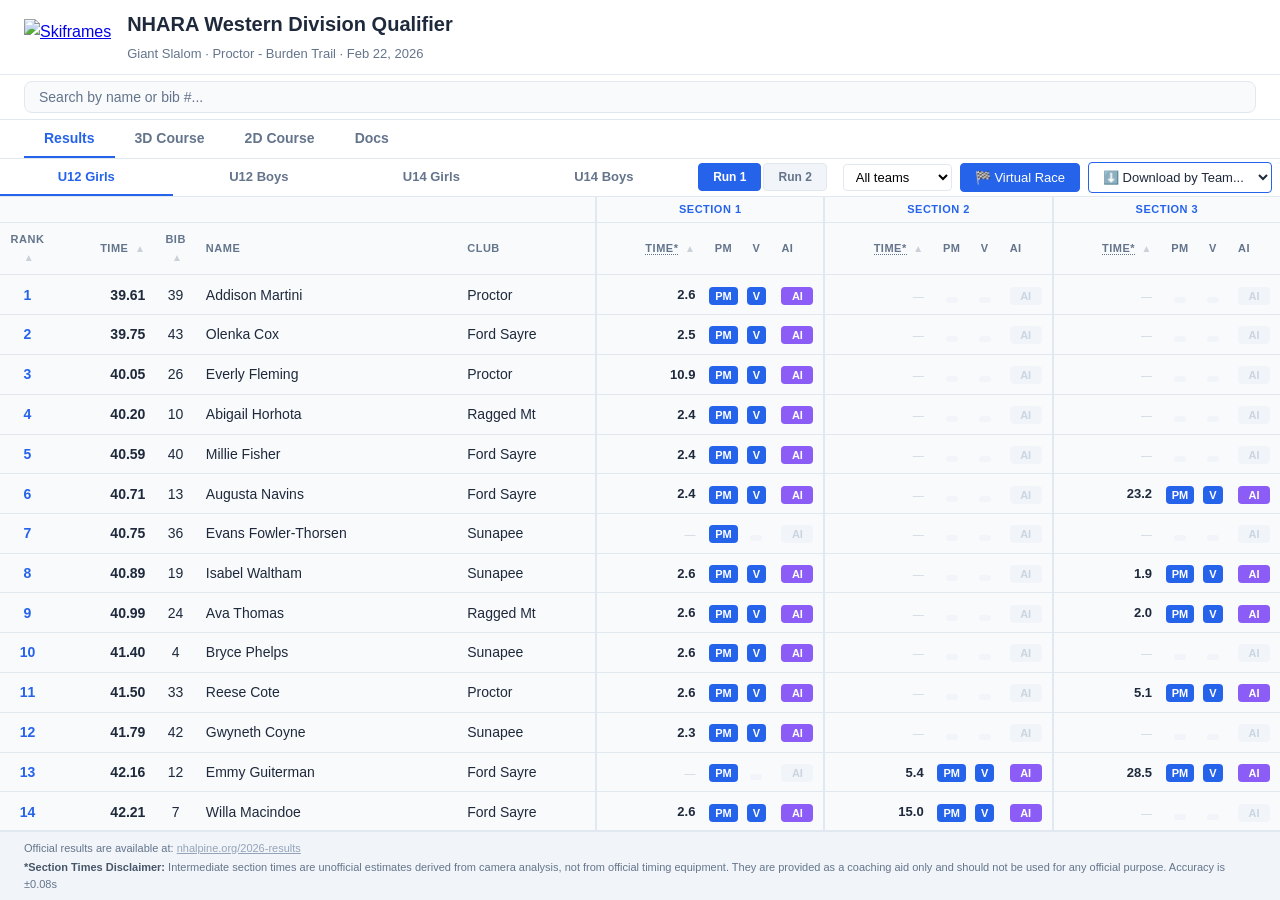
==== commit 945c152d: "Virtual Race: move button above download, add layout options, use site CSS - Move Virtual Race butto" ====
--- a/web/races/western-q-2026-02-22/index.html
+++ b/web/races/western-q-2026-02-22/index.html
@@ -122,12 +122,12 @@
                     <option value="">All teams</option>
                 </select>
             </div>
+            <button id="virtualRaceBtn" class="vr-open-btn">🏁 Virtual Race</button>
             <div id="team-download">
                 <select id="team-download-select">
                     <option value="">⬇️ Download by Team...</option>
                 </select>
             </div>
-            <button id="virtualRaceBtn" class="vr-open-btn">🏁 Virtual Race</button>
         </div>
         <div id="results-container">
             <table id="results-table">
@@ -1027,8 +1027,7 @@
                 </div>
             </div>
             <div class="lb-keys">
-                <span><kbd>&uarr;</kbd> Prev athlete</span>
-                <span><kbd>&darr;</kbd> Next athlete</span>
+                <span><kbd>&uarr;&darr;</kbd> Athletes</span>
                 <span><kbd>Esc</kbd> Close</span>
             </div>
         </div>
@@ -1070,11 +1069,9 @@
                 </div>
             </div>
             <div class="vlb-keys">
-                <span><kbd>Space</kbd> Play/Pause</span>
-                <span><kbd>&larr;</kbd> Prev frame</span>
-                <span><kbd>&rarr;</kbd> Next frame</span>
-                <span><kbd>&uarr;</kbd> Prev athlete</span>
-                <span><kbd>&darr;</kbd> Next athlete</span>
+                <span><kbd>Space</kbd> Play</span>
+                <span><kbd>&larr;&rarr;</kbd> Frame</span>
+                <span><kbd>&uarr;&darr;</kbd> Athlete</span>
                 <span><kbd>Esc</kbd> Close</span>
             </div>
         </div>
@@ -1090,9 +1087,16 @@
     <div id="virtualRaceModal" class="virtual-race-modal hidden">
         <div class="vr-toolbar">
             <div class="vr-title">🏁 Virtual Race</div>
-            <div class="vr-mode-tabs">
-                <button class="vr-mode-tab" data-mode="PM">Photo</button>
-                <button class="vr-mode-tab active" data-mode="V">Video</button>
+            <div class="vr-toolbar-center">
+                <div class="vr-mode-tabs">
+                    <button class="vr-mode-tab" data-mode="PM">Photo</button>
+                    <button class="vr-mode-tab active" data-mode="V">Video</button>
+                </div>
+                <div class="vr-layout-tabs">
+                    <button class="vr-layout-tab active" data-layout="side" title="Side by Side">◫</button>
+                    <button class="vr-layout-tab" data-layout="stack" title="Top / Bottom">▤</button>
+                    <button class="vr-layout-tab" data-layout="ghost" title="Ghost Overlay">◉</button>
+                </div>
             </div>
             <button class="vr-close" onclick="VirtualRace.close()">&times;</button>
         </div>
@@ -1109,14 +1113,14 @@
             <div id="vrDiff" class="vr-diff"></div>
         </div>
         <div id="vrContent" class="vr-content">
-            <!-- Populated by JS: side-by-side videos or montages -->
+            <!-- Populated by JS: side-by-side, stacked, or ghost overlay -->
         </div>
         <div id="vrControlsSection" class="vr-controls hidden">
             <button id="vrPlayBtn" class="vr-ctrl-btn vr-play-btn">▶ Play</button>
             <button class="vr-ctrl-btn" onclick="VirtualRace.restart()">↺ Restart</button>
             <span class="vr-divider"></span>
-            <button class="vr-ctrl-btn" onclick="VirtualRace.frameStep(-1)">◀ Frame</button>
-            <button class="vr-ctrl-btn" onclick="VirtualRace.frameStep(1)">Frame ▶</button>
+            <button class="vr-ctrl-btn" onclick="VirtualRace.frameStep(-1)">◀</button>
+            <button class="vr-ctrl-btn" onclick="VirtualRace.frameStep(1)">▶</button>
             <span class="vr-divider"></span>
             <button class="vr-speed-btn" data-speed="0.25">0.25x</button>
             <button class="vr-speed-btn" data-speed="0.5">0.5x</button>
--- a/web/races/western-q-2026-02-22/race.css
+++ b/web/races/western-q-2026-02-22/race.css
@@ -541,39 +541,40 @@
     cursor: default;
 }
 
-/* ── Lightbox ─────────────────────────────────────────────────────────── */
+/* ── Lightbox (nearly full-screen) ─────────────────────────────────────── */
 #lightbox { position: fixed; inset: 0; z-index: 2000; display: flex; align-items: center; justify-content: center; }
 #lightbox.hidden { display: none; }
-.lb-backdrop { position: absolute; inset: 0; background: rgba(0,0,0,0.85); }
-.lb-content { position: relative; max-width: 90vw; max-height: 90vh; display: flex; flex-direction: column; align-items: center; }
-.lb-close { position: absolute; top: -40px; right: 0; background: none; border: none; color: #fff; font-size: 32px; cursor: pointer; z-index: 10; }
-.lb-prev, .lb-next { position: absolute; top: 50%; transform: translateY(-50%); background: rgba(0,0,0,0.4); border: none; color: #fff; font-size: 36px; cursor: pointer; padding: 10px 14px; border-radius: var(--radius); z-index: 10; }
-.lb-prev { left: -60px; }
-.lb-next { right: -60px; }
-.lb-prev:hover, .lb-next:hover { background: rgba(37,99,235,0.6); }
-.lb-img-wrap { max-height: 75vh; }
-#lb-img { max-width: 85vw; max-height: 75vh; object-fit: contain; border-radius: var(--radius); }
-.lb-info { margin-top: 12px; text-align: center; color: #fff; }
-#lb-name { font-size: 16px; font-weight: 700; display: block; }
-#lb-details { font-size: 12px; color: #94a3b8; display: block; margin-top: 4px; }
-.lb-fps-selector { display: flex; gap: 6px; justify-content: center; margin-top: 8px; }
-.lb-fps-btn { background: rgba(255,255,255,0.15); border: 1px solid rgba(255,255,255,0.3); color: #fff; padding: 4px 10px; border-radius: 4px; cursor: pointer; font-size: 12px; font-weight: 600; transition: all 0.15s; }
+.lb-backdrop { position: absolute; inset: 0; background: rgba(0,0,0,0.97); }
+.lb-content { position: relative; width: 100vw; height: 100vh; display: flex; align-items: center; justify-content: center; }
+.lb-close { position: absolute; top: 12px; right: 16px; background: rgba(255,255,255,0.1); border: none; color: #fff; font-size: 32px; cursor: pointer; z-index: 10; width: 44px; height: 44px; border-radius: 50%; display: flex; align-items: center; justify-content: center; }
+.lb-close:hover { background: rgba(255,255,255,0.25); }
+.lb-prev, .lb-next { position: absolute; top: 50%; transform: translateY(-50%); background: rgba(0,0,0,0.6); border: none; color: #fff; font-size: 36px; cursor: pointer; padding: 12px 16px; border-radius: var(--radius); z-index: 10; }
+.lb-prev { left: 12px; }
+.lb-next { right: 12px; }
+.lb-prev:hover, .lb-next:hover { background: rgba(37,99,235,0.8); }
+.lb-img-wrap { display: flex; align-items: center; justify-content: center; width: 100%; height: 100%; padding: 50px 70px 70px 70px; box-sizing: border-box; }
+#lb-img { max-width: 100%; max-height: 100%; object-fit: contain; border-radius: var(--radius); }
+.lb-info { position: absolute; bottom: 12px; left: 50%; transform: translateX(-50%); display: flex; align-items: center; gap: 12px; background: rgba(0,0,0,0.8); padding: 8px 20px; border-radius: 8px; color: #fff; flex-wrap: wrap; justify-content: center; }
+#lb-name { font-size: 14px; font-weight: 700; white-space: nowrap; }
+#lb-details { font-size: 11px; color: #94a3b8; white-space: nowrap; }
+.lb-fps-selector { display: flex; gap: 4px; }
+.lb-fps-btn { background: rgba(255,255,255,0.15); border: 1px solid rgba(255,255,255,0.3); color: #fff; padding: 3px 8px; border-radius: 4px; cursor: pointer; font-size: 11px; font-weight: 600; transition: all 0.15s; }
 .lb-fps-btn:hover { background: rgba(255,255,255,0.25); }
 .lb-fps-btn.active { background: var(--primary); border-color: var(--primary); color: #fff; }
 
-/* ── Detection Nav + Delete ─────────────────────────────────────────── */
-.det-nav { display: flex; align-items: center; justify-content: center; gap: 8px; margin-top: 8px; }
-.det-nav-btn { background: rgba(255,255,255,0.15); border: 1px solid rgba(255,255,255,0.3); color: #fff; width: 28px; height: 28px; border-radius: 4px; cursor: pointer; font-size: 16px; font-weight: 700; display: flex; align-items: center; justify-content: center; transition: all 0.15s; }
+/* ── Detection Nav + Delete (compact) ───────────────────────────────── */
+.det-nav { display: flex; align-items: center; gap: 4px; }
+.det-nav-btn { background: rgba(255,255,255,0.15); border: 1px solid rgba(255,255,255,0.3); color: #fff; width: 22px; height: 22px; border-radius: 3px; cursor: pointer; font-size: 12px; font-weight: 700; display: flex; align-items: center; justify-content: center; transition: all 0.15s; }
 .det-nav-btn:hover:not([disabled]) { background: rgba(255,255,255,0.3); }
 .det-nav-btn[disabled] { opacity: 0.3; cursor: default; }
-.det-nav-label { color: #94a3b8; font-size: 13px; font-weight: 600; min-width: 40px; text-align: center; }
-.lb-delete-btn { background: rgba(239,68,68,0.2); border: 1px solid rgba(239,68,68,0.5); color: #ef4444; padding: 4px 14px; border-radius: 4px; cursor: pointer; font-size: 12px; font-weight: 600; transition: all 0.15s; }
+.det-nav-label { color: #94a3b8; font-size: 11px; font-weight: 600; min-width: 30px; text-align: center; }
+.lb-delete-btn { background: rgba(239,68,68,0.2); border: 1px solid rgba(239,68,68,0.5); color: #ef4444; padding: 3px 10px; border-radius: 4px; cursor: pointer; font-size: 11px; font-weight: 600; transition: all 0.15s; }
 .lb-delete-btn:hover { background: rgba(239,68,68,0.4); border-color: #ef4444; }
-.lb-actions { display: flex; gap: 8px; justify-content: center; margin-top: 10px; flex-wrap: wrap; }
-.lb-action-btn { background: rgba(255,255,255,0.15); border: 1px solid rgba(255,255,255,0.3); color: #fff; padding: 4px 14px; border-radius: 4px; cursor: pointer; font-size: 12px; font-weight: 600; transition: all 0.15s; }
+.lb-actions { display: flex; gap: 6px; }
+.lb-action-btn { background: rgba(255,255,255,0.15); border: 1px solid rgba(255,255,255,0.3); color: #fff; padding: 3px 10px; border-radius: 4px; cursor: pointer; font-size: 11px; font-weight: 600; transition: all 0.15s; }
 .lb-action-btn:hover { background: rgba(255,255,255,0.3); }
-.lb-keys { display: flex; gap: 16px; justify-content: center; margin-top: 16px; flex-wrap: wrap; color: #64748b; font-size: 11px; }
-.lb-keys kbd { background: rgba(255,255,255,0.1); padding: 2px 6px; border-radius: 3px; font-family: inherit; }
+.lb-keys { position: absolute; bottom: 8px; right: 12px; display: flex; gap: 8px; color: #64748b; font-size: 10px; }
+.lb-keys kbd { background: rgba(255,255,255,0.1); padding: 1px 5px; border-radius: 3px; font-family: inherit; font-size: 10px; }
 
 /* ── Team Download ─────────────────────────────────────────────────────── */
 #team-download { padding: 0 8px; font-size: 13px; }
@@ -584,122 +585,120 @@
 .vr-open-btn:hover { background: var(--primary-hover); }
 
 /* ── Virtual Race Modal ───────────────────────────────────────────────── */
-.virtual-race-modal { position: fixed; top: 0; left: 0; width: 100vw; height: 100vh; z-index: 2200; display: flex; flex-direction: column; background: #111; }
+.virtual-race-modal { position: fixed; top: 0; left: 0; width: 100vw; height: 100vh; z-index: 2200; display: flex; flex-direction: column; background: var(--bg); }
 .virtual-race-modal.hidden { display: none; }
-.vr-toolbar { display: flex; align-items: center; justify-content: space-between; padding: 10px 20px; background: rgba(0,0,0,0.9); color: white; flex-shrink: 0; z-index: 10; }
-.vr-title { font-size: 16px; font-weight: 700; letter-spacing: 0.5px; }
-.vr-mode-tabs { display: flex; gap: 2px; background: rgba(255,255,255,0.1); border-radius: 6px; padding: 2px; }
-.vr-mode-tab { padding: 6px 18px; border: none; background: transparent; color: rgba(255,255,255,0.6); border-radius: 4px; cursor: pointer; font-size: 13px; font-weight: 600; transition: all 0.15s; }
-.vr-mode-tab:hover:not(.disabled) { color: white; background: rgba(255,255,255,0.1); }
+.vr-toolbar { display: flex; align-items: center; justify-content: space-between; padding: 10px 20px; background: var(--surface); border-bottom: 1px solid var(--border); color: var(--text); flex-shrink: 0; z-index: 10; }
+.vr-title { font-size: 16px; font-weight: 700; letter-spacing: 0.5px; color: var(--text); }
+.vr-toolbar-center { display: flex; align-items: center; gap: 16px; }
+.vr-mode-tabs { display: flex; gap: 2px; background: var(--border); border-radius: 6px; padding: 2px; }
+.vr-mode-tab { padding: 6px 18px; border: none; background: transparent; color: var(--text-muted); border-radius: 4px; cursor: pointer; font-size: 13px; font-weight: 600; transition: all 0.15s; }
+.vr-mode-tab:hover:not(.disabled) { color: var(--text); background: var(--surface); }
 .vr-mode-tab.active { background: var(--primary); color: white; }
 .vr-mode-tab.disabled { opacity: 0.3; cursor: not-allowed; }
-.vr-close { width: 36px; height: 36px; border-radius: 50%; background: rgba(255,255,255,0.1); color: white; border: none; font-size: 24px; cursor: pointer; display: flex; align-items: center; justify-content: center; transition: background 0.15s; line-height: 1; }
-.vr-close:hover { background: rgba(255,255,255,0.25); }
-.vr-selectors { display: flex; align-items: center; justify-content: center; gap: 12px; padding: 10px 16px; background: rgba(0,0,0,0.7); flex-shrink: 0; flex-wrap: wrap; }
+.vr-layout-tabs { display: flex; gap: 2px; background: var(--border); border-radius: 6px; padding: 2px; }
+.vr-layout-tab { padding: 6px 12px; border: none; background: transparent; color: var(--text-muted); border-radius: 4px; cursor: pointer; font-size: 16px; transition: all 0.15s; }
+.vr-layout-tab:hover { color: var(--text); background: var(--surface); }
+.vr-layout-tab.active { background: var(--primary); color: white; }
+.vr-close { width: 36px; height: 36px; border-radius: 50%; background: var(--border); color: var(--text); border: none; font-size: 24px; cursor: pointer; display: flex; align-items: center; justify-content: center; transition: background 0.15s; line-height: 1; }
+.vr-close:hover { background: var(--primary); color: white; }
+.vr-selectors { display: flex; align-items: center; justify-content: center; gap: 12px; padding: 10px 16px; background: var(--surface); border-bottom: 1px solid var(--border); flex-shrink: 0; flex-wrap: wrap; }
 .vr-selector-group { display: flex; align-items: center; gap: 6px; min-width: 0; }
-.vr-selector-group label { color: rgba(255,255,255,0.5); font-size: 11px; font-weight: 600; text-transform: uppercase; letter-spacing: 0.5px; white-space: nowrap; }
-.vr-select { padding: 6px 10px; border-radius: 6px; border: 1px solid rgba(255,255,255,0.2); background: rgba(255,255,255,0.1); color: white; font-size: 13px; font-weight: 500; min-width: 0; flex: 1; max-width: 280px; cursor: pointer; }
+.vr-selector-group label { color: var(--text-muted); font-size: 11px; font-weight: 600; text-transform: uppercase; letter-spacing: 0.5px; white-space: nowrap; }
+.vr-select { padding: 6px 10px; border-radius: 6px; border: 1px solid var(--border); background: var(--bg); color: var(--text); font-size: 13px; font-weight: 500; min-width: 0; flex: 1; max-width: 280px; cursor: pointer; }
 .vr-select:focus { outline: none; border-color: var(--primary); }
-.vr-select option { background: #222; color: white; }
-.vr-vs { color: rgba(255,255,255,0.35); font-size: 14px; font-weight: 800; letter-spacing: 2px; flex-shrink: 0; }
+.vr-select option { background: var(--surface); color: var(--text); }
+.vr-vs { color: var(--text-muted); font-size: 14px; font-weight: 800; letter-spacing: 2px; flex-shrink: 0; }
 .vr-diff { font-size: 14px; font-weight: 700; font-variant-numeric: tabular-nums; padding: 3px 10px; border-radius: 4px; min-width: 70px; text-align: center; flex-shrink: 0; }
 .vr-diff-behind { color: #ef4444; background: rgba(239,68,68,0.15); }
 .vr-diff-ahead { color: #22c55e; background: rgba(34,197,94,0.15); }
-.vr-content { flex: 1; display: flex; align-items: center; justify-content: center; min-height: 0; overflow: hidden; }
-.vr-empty { color: rgba(255,255,255,0.4); font-size: 18px; font-weight: 500; }
-.vr-panels { display: flex; flex-direction: row; gap: 8px; width: 100%; height: 100%; padding: 8px; }
+.vr-content { flex: 1; display: flex; align-items: center; justify-content: center; min-height: 0; overflow: hidden; background: var(--bg); }
+.vr-empty { color: var(--text-muted); font-size: 18px; font-weight: 500; }
+.vr-panels { display: flex; flex-direction: row; gap: 8px; width: 100%; height: 100%; padding: 8px; box-sizing: border-box; }
+.vr-panels.layout-stack { flex-direction: column; }
+.vr-panels.layout-ghost { position: relative; }
 .vr-panel { flex: 1; display: flex; flex-direction: column; min-width: 0; position: relative; }
+.vr-panels.layout-ghost .vr-panel { position: absolute; inset: 8px; }
+.vr-panels.layout-ghost .vr-panel:first-child { z-index: 1; }
+.vr-panels.layout-ghost .vr-panel:last-child { z-index: 2; opacity: 0.5; mix-blend-mode: screen; }
 .vr-panel-label { position: absolute; top: 8px; left: 8px; background: rgba(0,0,0,0.75); color: white; padding: 4px 12px; border-radius: 4px; font-size: 14px; font-weight: 600; z-index: 5; white-space: nowrap; }
 .vr-video-wrap { flex: 1; display: flex; align-items: center; justify-content: center; background: #000; border-radius: 6px; overflow: hidden; min-height: 0; }
 .vr-video-wrap video { width: 100%; height: 100%; object-fit: contain; }
 .vr-montage-wrap { flex: 1; display: flex; align-items: center; justify-content: center; background: #000; border-radius: 6px; overflow: hidden; min-height: 0; }
 .vr-montage-wrap img { max-width: 100%; max-height: 100%; object-fit: contain; }
-.vr-panel-info { text-align: center; color: white; font-size: 18px; font-weight: 700; font-variant-numeric: tabular-nums; padding: 6px 0; flex-shrink: 0; }
-.vr-panel-meta { font-size: 12px; font-weight: 400; color: rgba(255,255,255,0.5); margin-left: 8px; }
-.vr-controls { display: flex; align-items: center; justify-content: center; gap: 8px; padding: 10px 20px; background: rgba(0,0,0,0.9); flex-shrink: 0; }
+.vr-panel-info { text-align: center; color: var(--text); font-size: 18px; font-weight: 700; font-variant-numeric: tabular-nums; padding: 6px 0; flex-shrink: 0; background: var(--surface); }
+.vr-panel-meta { font-size: 12px; font-weight: 400; color: var(--text-muted); margin-left: 8px; }
+.vr-controls { display: flex; align-items: center; justify-content: center; gap: 8px; padding: 10px 20px; background: var(--surface); border-top: 1px solid var(--border); flex-shrink: 0; }
 .vr-controls.hidden { display: none; }
-.vr-ctrl-btn { padding: 6px 14px; font-size: 13px; border: 1px solid rgba(255,255,255,0.3); background: rgba(255,255,255,0.1); color: white; border-radius: 4px; cursor: pointer; transition: all 0.15s; }
-.vr-ctrl-btn:hover { background: rgba(255,255,255,0.2); }
-.vr-play-btn { background: var(--primary); border-color: var(--primary); }
-.vr-divider { width: 1px; height: 20px; background: rgba(255,255,255,0.15); margin: 0 4px; }
-.vr-speed-btn { padding: 4px 10px; border: 1px solid rgba(255,255,255,0.2); background: transparent; color: rgba(255,255,255,0.6); border-radius: 4px; font-size: 12px; font-weight: 500; cursor: pointer; transition: all 0.15s; }
-.vr-speed-btn:hover { color: white; border-color: rgba(255,255,255,0.4); }
+.vr-ctrl-btn { padding: 6px 14px; font-size: 13px; border: 1px solid var(--border); background: var(--bg); color: var(--text); border-radius: 4px; cursor: pointer; transition: all 0.15s; }
+.vr-ctrl-btn:hover { background: var(--border); }
+.vr-play-btn { background: var(--primary); border-color: var(--primary); color: white; }
+.vr-divider { width: 1px; height: 20px; background: var(--border); margin: 0 4px; }
+.vr-speed-btn { padding: 4px 10px; border: 1px solid var(--border); background: transparent; color: var(--text-muted); border-radius: 4px; font-size: 12px; font-weight: 500; cursor: pointer; transition: all 0.15s; }
+.vr-speed-btn:hover { color: var(--text); border-color: var(--text-muted); }
 .vr-speed-btn.active { background: var(--primary); border-color: var(--primary); color: white; }
-.vr-time-display { color: rgba(255,255,255,0.7); font-size: 14px; font-weight: 600; font-variant-numeric: tabular-nums; min-width: 60px; text-align: center; }
-
-/* ── Video Lightbox ──────────────────────────────────────────────────── */
+.vr-time-display { color: var(--text-muted); font-size: 14px; font-weight: 600; font-variant-numeric: tabular-nums; min-width: 60px; text-align: center; }
+
+/* ── Video Lightbox (nearly full-screen) ─────────────────────────────── */
 #video-lightbox { position: fixed; inset: 0; z-index: 2100; display: flex; align-items: center; justify-content: center; }
 #video-lightbox.hidden { display: none; }
-.vlb-backdrop { position: absolute; inset: 0; background: rgba(0,0,0,0.92); }
-.vlb-content { position: relative; max-width: 92vw; max-height: 92vh; display: flex; flex-direction: column; align-items: center; }
-.vlb-close { position: absolute; top: -40px; right: 0; background: none; border: none; color: #fff; font-size: 32px; cursor: pointer; z-index: 10; }
-.vlb-prev, .vlb-next { position: absolute; top: 40%; transform: translateY(-50%); background: rgba(0,0,0,0.4); border: none; color: #fff; font-size: 36px; cursor: pointer; padding: 10px 14px; border-radius: var(--radius); z-index: 10; }
-.vlb-prev { left: -60px; }
-.vlb-next { right: -60px; }
-.vlb-prev:hover, .vlb-next:hover { background: rgba(37,99,235,0.6); }
-.vlb-video-wrap { max-height: 65vh; display: flex; align-items: center; justify-content: center; }
-#vlb-video { max-width: 85vw; max-height: 65vh; min-width: 320px; min-height: 180px; object-fit: contain; border-radius: var(--radius); background: #000; }
+.vlb-backdrop { position: absolute; inset: 0; background: rgba(0,0,0,0.97); }
+.vlb-content { position: relative; width: 100vw; height: 100vh; display: flex; align-items: center; justify-content: center; }
+.vlb-close { position: absolute; top: 12px; right: 16px; background: rgba(255,255,255,0.1); border: none; color: #fff; font-size: 32px; cursor: pointer; z-index: 10; width: 44px; height: 44px; border-radius: 50%; display: flex; align-items: center; justify-content: center; }
+.vlb-close:hover { background: rgba(255,255,255,0.25); }
+.vlb-prev, .vlb-next { position: absolute; top: 50%; transform: translateY(-50%); background: rgba(0,0,0,0.6); border: none; color: #fff; font-size: 36px; cursor: pointer; padding: 12px 16px; border-radius: var(--radius); z-index: 10; }
+.vlb-prev { left: 12px; }
+.vlb-next { right: 12px; }
+.vlb-prev:hover, .vlb-next:hover { background: rgba(37,99,235,0.8); }
+.vlb-video-wrap { display: flex; align-items: center; justify-content: center; width: 100%; height: 100%; padding: 50px 70px 90px 70px; box-sizing: border-box; }
+#vlb-video { max-width: 100%; max-height: 100%; min-width: 320px; min-height: 180px; object-fit: contain; border-radius: var(--radius); background: #000; }
 .vlb-controls {
-    display: flex; align-items: center; gap: 12px;
-    margin-top: 12px; padding: 8px 16px;
-    background: rgba(30,41,59,0.9); border-radius: var(--radius);
-    width: 100%; max-width: 85vw; box-sizing: border-box;
+    position: absolute; bottom: 50px; left: 50%; transform: translateX(-50%);
+    display: flex; align-items: center; gap: 8px;
+    padding: 6px 12px; background: rgba(0,0,0,0.75); border-radius: var(--radius);
+    max-width: calc(100vw - 120px); box-sizing: border-box;
 }
 .vlb-play-btn {
     background: none; border: 2px solid #fff; color: #fff;
-    width: 36px; height: 36px; border-radius: 50%;
-    font-size: 14px; cursor: pointer; display: flex;
+    width: 30px; height: 30px; border-radius: 50%;
+    font-size: 12px; cursor: pointer; display: flex;
     align-items: center; justify-content: center; flex-shrink: 0;
 }
 .vlb-play-btn:hover { background: rgba(255,255,255,0.1); }
 .vlb-frame-btn {
     background: none; border: 1px solid rgba(255,255,255,0.3); color: #cbd5e1;
-    width: 30px; height: 30px; border-radius: 4px;
-    cursor: pointer; font-size: 10px; display: flex; align-items: center; justify-content: center;
+    width: 26px; height: 26px; border-radius: 4px;
+    cursor: pointer; font-size: 9px; display: flex; align-items: center; justify-content: center;
     flex-shrink: 0; font-family: inherit; transition: background 0.15s, color 0.15s;
 }
 .vlb-frame-btn:hover { background: rgba(255,255,255,0.15); color: #fff; }
-.vlb-speed-btns { display: flex; gap: 4px; flex-shrink: 0; }
+.vlb-speed-btns { display: flex; gap: 3px; flex-shrink: 0; }
 .vlb-speed {
     background: rgba(255,255,255,0.1); border: 1px solid rgba(255,255,255,0.2);
-    color: #cbd5e1; padding: 4px 8px; border-radius: 4px;
-    font-size: 12px; cursor: pointer; font-family: inherit;
+    color: #cbd5e1; padding: 3px 6px; border-radius: 4px;
+    font-size: 11px; cursor: pointer; font-family: inherit;
 }
 .vlb-speed:hover { background: rgba(255,255,255,0.2); color: #fff; }
 .vlb-speed.active { background: var(--blue); border-color: var(--blue); color: #fff; font-weight: 600; }
-.vlb-progress-wrap { flex: 1; display: flex; align-items: center; min-width: 60px; }
+.vlb-progress-wrap { flex: 1; display: flex; align-items: center; min-width: 80px; }
 .vlb-scrubber {
-    width: 100%; height: 6px; -webkit-appearance: none; appearance: none;
+    width: 100%; height: 5px; -webkit-appearance: none; appearance: none;
     background: rgba(255,255,255,0.2); border-radius: 3px; cursor: pointer; outline: none;
 }
 .vlb-scrubber::-webkit-slider-thumb {
-    -webkit-appearance: none; width: 14px; height: 14px;
+    -webkit-appearance: none; width: 12px; height: 12px;
     background: #fff; border-radius: 50%; cursor: pointer;
 }
 .vlb-scrubber::-moz-range-thumb {
-    width: 14px; height: 14px; background: #fff;
+    width: 12px; height: 12px; background: #fff;
     border-radius: 50%; cursor: pointer; border: none;
 }
-.vlb-time { color: #94a3b8; font-size: 12px; font-variant-numeric: tabular-nums; white-space: nowrap; flex-shrink: 0; }
-.vlb-info { margin-top: 10px; text-align: center; color: #fff; }
-#vlb-name { font-size: 16px; font-weight: 700; display: block; }
-#vlb-details { font-size: 12px; color: #94a3b8; display: block; margin-top: 4px; }
-.vlb-keys {
-    display: flex; flex-wrap: wrap; justify-content: center; gap: 10px 18px;
-    margin-top: 14px; padding: 10px 16px;
-    background: rgba(255,255,255,0.05); border-radius: 8px;
-    border: 1px solid rgba(255,255,255,0.08);
-}
-.vlb-keys span {
-    font-size: 11px; color: #94a3b8; white-space: nowrap;
-    display: inline-flex; align-items: center; gap: 5px;
-}
-.vlb-keys kbd {
-    display: inline-block; padding: 2px 6px; min-width: 20px; text-align: center;
-    background: rgba(255,255,255,0.12); border: 1px solid rgba(255,255,255,0.2);
-    border-radius: 4px; font-family: inherit; font-size: 11px; font-weight: 600;
-    color: #e2e8f0; line-height: 1.4; box-shadow: 0 1px 0 rgba(255,255,255,0.1);
-}
+.vlb-time { color: #94a3b8; font-size: 11px; font-variant-numeric: tabular-nums; white-space: nowrap; flex-shrink: 0; }
+.vlb-info { position: absolute; bottom: 8px; left: 50%; transform: translateX(-50%); display: flex; align-items: center; gap: 12px; background: rgba(0,0,0,0.75); padding: 6px 16px; border-radius: 8px; color: #fff; flex-wrap: wrap; justify-content: center; }
+#vlb-name { font-size: 14px; font-weight: 700; white-space: nowrap; }
+#vlb-details { font-size: 11px; color: #94a3b8; white-space: nowrap; }
+.vlb-keys { position: absolute; bottom: 8px; right: 12px; display: flex; gap: 6px; flex-wrap: wrap; max-width: 280px; justify-content: flex-end; }
+.vlb-keys span { font-size: 9px; color: #64748b; white-space: nowrap; display: inline-flex; align-items: center; gap: 3px; }
+.vlb-keys kbd { display: inline-block; padding: 1px 4px; min-width: 16px; text-align: center; background: rgba(255,255,255,0.1); border-radius: 3px; font-family: inherit; font-size: 9px; font-weight: 600; color: #94a3b8; }
 
 /* Video button in results table — same blue style as PM */
 .section-btn-video {
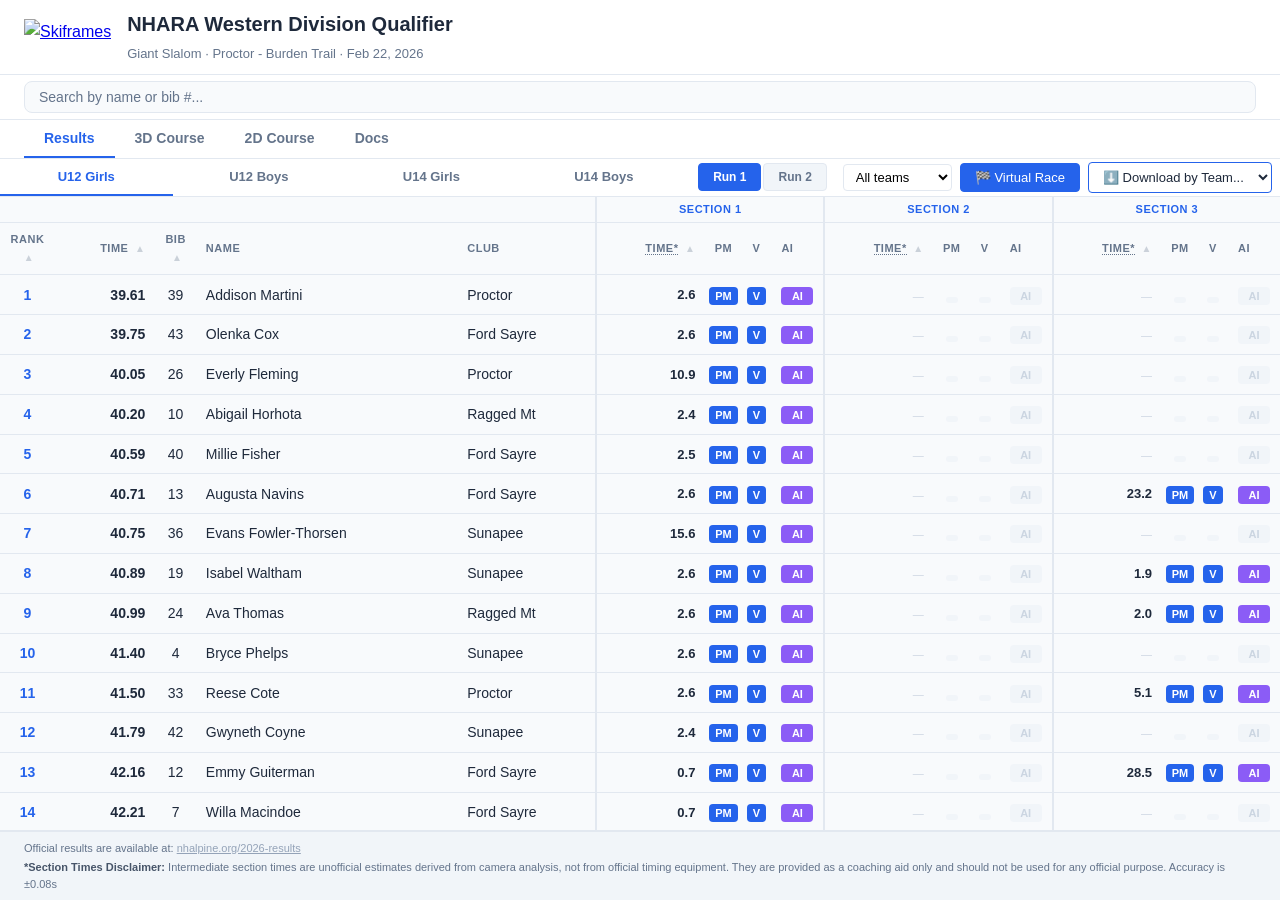
==== commit 52502371: "Virtual Race: fix layouts, add AI mode, ghost slider, Skiframes logo - Fix stack (top/bottom) layout" ====
--- a/web/races/western-q-2026-02-22/index.html
+++ b/web/races/western-q-2026-02-22/index.html
@@ -1086,16 +1086,25 @@
     <!-- Virtual Race Modal -->
     <div id="virtualRaceModal" class="virtual-race-modal hidden">
         <div class="vr-toolbar">
+            <a href="https://skiframes.com" class="vr-logo" target="_blank">
+                <img src="https://skiframes.com/assets/Skiframes_logo.png" alt="Skiframes" height="28">
+            </a>
             <div class="vr-title">🏁 Virtual Race</div>
             <div class="vr-toolbar-center">
                 <div class="vr-mode-tabs">
-                    <button class="vr-mode-tab" data-mode="PM">Photo</button>
+                    <button class="vr-mode-tab" data-mode="PM">Photo Montage</button>
                     <button class="vr-mode-tab active" data-mode="V">Video</button>
+                    <button class="vr-mode-tab" data-mode="AI">AI</button>
                 </div>
                 <div class="vr-layout-tabs">
                     <button class="vr-layout-tab active" data-layout="side" title="Side by Side">◫</button>
                     <button class="vr-layout-tab" data-layout="stack" title="Top / Bottom">▤</button>
-                    <button class="vr-layout-tab" data-layout="ghost" title="Ghost Overlay">◉</button>
+                    <button class="vr-layout-tab" data-layout="ghost" title="Ghost Overlay">👻</button>
+                </div>
+                <div id="vrGhostSlider" class="vr-ghost-slider" style="display:none;">
+                    <label>Ghost:</label>
+                    <input type="range" id="vrGhostOpacity" min="10" max="90" value="50">
+                    <span id="vrGhostValue">50%</span>
                 </div>
             </div>
             <button class="vr-close" onclick="VirtualRace.close()">&times;</button>
--- a/web/races/western-q-2026-02-22/race.css
+++ b/web/races/western-q-2026-02-22/race.css
@@ -587,7 +587,9 @@
 /* ── Virtual Race Modal ───────────────────────────────────────────────── */
 .virtual-race-modal { position: fixed; top: 0; left: 0; width: 100vw; height: 100vh; z-index: 2200; display: flex; flex-direction: column; background: var(--bg); }
 .virtual-race-modal.hidden { display: none; }
-.vr-toolbar { display: flex; align-items: center; justify-content: space-between; padding: 10px 20px; background: var(--surface); border-bottom: 1px solid var(--border); color: var(--text); flex-shrink: 0; z-index: 10; }
+.vr-toolbar { display: flex; align-items: center; justify-content: space-between; padding: 10px 20px; background: var(--surface); border-bottom: 1px solid var(--border); color: var(--text); flex-shrink: 0; z-index: 10; gap: 16px; }
+.vr-logo { display: flex; align-items: center; }
+.vr-logo img { height: 28px; }
 .vr-title { font-size: 16px; font-weight: 700; letter-spacing: 0.5px; color: var(--text); }
 .vr-toolbar-center { display: flex; align-items: center; gap: 16px; }
 .vr-mode-tabs { display: flex; gap: 2px; background: var(--border); border-radius: 6px; padding: 2px; }
@@ -615,11 +617,18 @@
 .vr-empty { color: var(--text-muted); font-size: 18px; font-weight: 500; }
 .vr-panels { display: flex; flex-direction: row; gap: 8px; width: 100%; height: 100%; padding: 8px; box-sizing: border-box; }
 .vr-panels.layout-stack { flex-direction: column; }
+.vr-panels.layout-stack .vr-panel { flex: 1; min-height: 0; }
 .vr-panels.layout-ghost { position: relative; }
-.vr-panel { flex: 1; display: flex; flex-direction: column; min-width: 0; position: relative; }
+.vr-panel { flex: 1; display: flex; flex-direction: column; min-width: 0; min-height: 0; position: relative; }
 .vr-panels.layout-ghost .vr-panel { position: absolute; inset: 8px; }
 .vr-panels.layout-ghost .vr-panel:first-child { z-index: 1; }
-.vr-panels.layout-ghost .vr-panel:last-child { z-index: 2; opacity: 0.5; mix-blend-mode: screen; }
+.vr-panels.layout-ghost .vr-panel:last-child { z-index: 2; }
+.vr-panels.layout-ghost .vr-panel:last-child .vr-video-wrap,
+.vr-panels.layout-ghost .vr-panel:last-child .vr-montage-wrap { opacity: var(--ghost-opacity, 0.5); mix-blend-mode: lighten; }
+.vr-panels.layout-ghost .vr-panel:last-child .vr-panel-info { display: none; }
+.vr-ghost-slider { display: flex; align-items: center; gap: 8px; margin-left: 16px; }
+.vr-ghost-slider label { color: var(--text-muted); font-size: 11px; white-space: nowrap; }
+.vr-ghost-slider input[type="range"] { width: 80px; cursor: pointer; }
 .vr-panel-label { position: absolute; top: 8px; left: 8px; background: rgba(0,0,0,0.75); color: white; padding: 4px 12px; border-radius: 4px; font-size: 14px; font-weight: 600; z-index: 5; white-space: nowrap; }
 .vr-video-wrap { flex: 1; display: flex; align-items: center; justify-content: center; background: #000; border-radius: 6px; overflow: hidden; min-height: 0; }
 .vr-video-wrap video { width: 100%; height: 100%; object-fit: contain; }
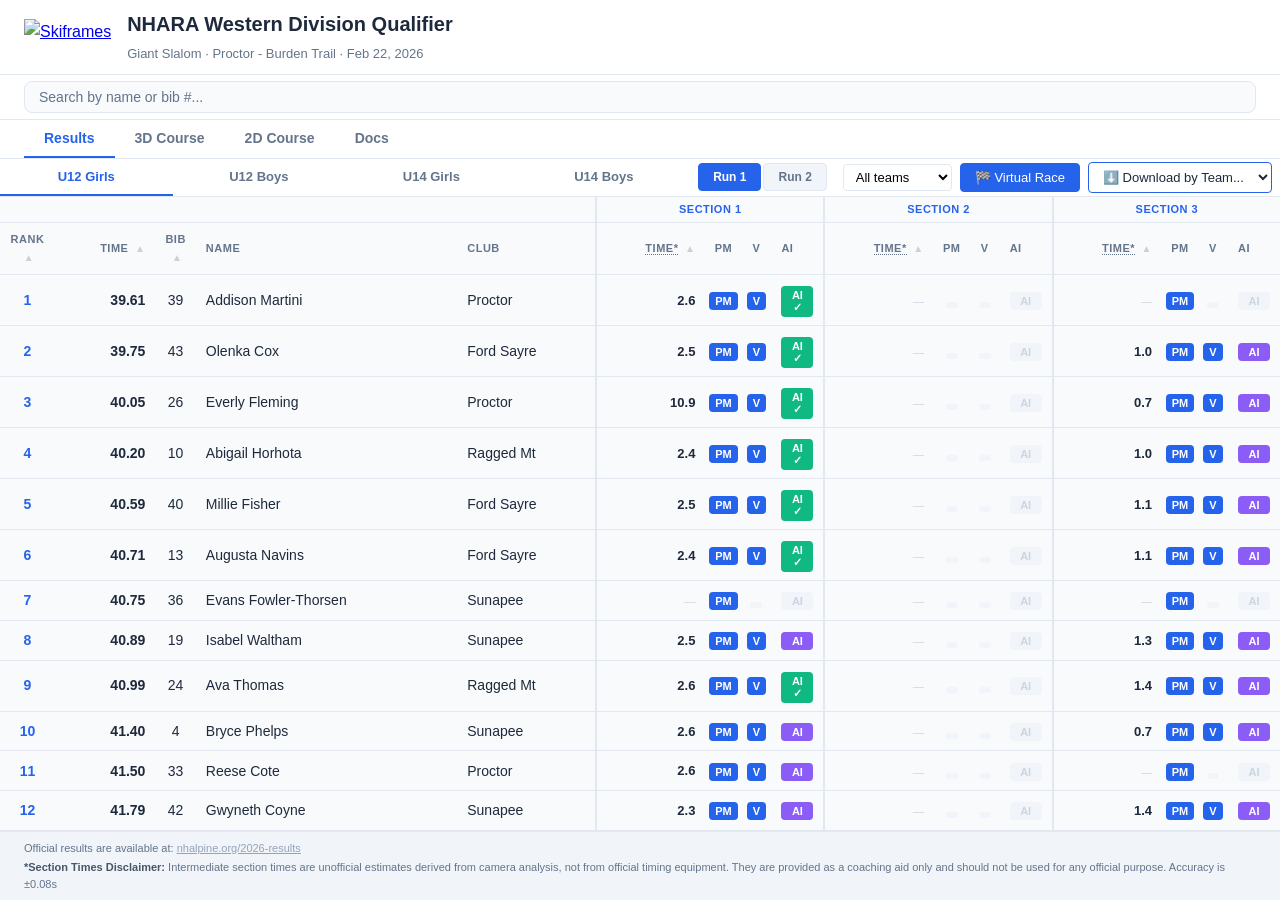
==== commit e3d997e9: "Add run/section toggles to Virtual Race, fix section times and disclaimer link - Virtual Race: add R" ====
--- a/web/races/western-q-2026-02-22/index.html
+++ b/web/races/western-q-2026-02-22/index.html
@@ -161,6 +161,8 @@
                     <li><a href="#doc-architecture" class="docs-nav-link">System Architecture</a></li>
                     <li><a href="#doc-detection" class="docs-nav-link">Detection Engine</a></li>
                     <li><a href="#doc-montage" class="docs-nav-link">Montage Generation</a></li>
+                    <li><a href="#doc-reid" class="docs-nav-link">Athlete Re-Identification</a></li>
+                    <li><a href="#doc-vola" class="docs-nav-link">Vola Timing Integration</a></li>
                     <li><a href="#doc-manifest" class="docs-nav-link">Race Manifest Format</a></li>
                     <li><a href="#doc-terrain" class="docs-nav-link">3D Terrain Pipeline</a></li>
                     <li><a href="#doc-api" class="docs-nav-link">API Reference</a></li>
@@ -380,16 +382,16 @@
 
                 <article id="doc-calibration" class="docs-article">
                     <h2>Calibration UI</h2>
-                    <p>The calibration interface is a <strong>mobile-first web app</strong> served by the Flask server on the edge device. Coaches access it from their phone while on the mountain.</p>
+                    <p>The calibration interface is a <strong>mobile-first web app</strong> (~5,900 lines of HTML/CSS/JS) served by the Flask server on the edge device. Coaches access it from their phone while on the mountain via the local WiFi network.</p>
 
                     <h3>Workflow</h3>
                     <ol>
                         <li><strong>Select camera</strong> &mdash; Choose from R1, R2, R3, or Axis in the dropdown</li>
                         <li><strong>Select input</strong> &mdash; Live RTSP stream or recorded video file</li>
-                        <li><strong>Grab a frame</strong> &mdash; Capture a representative frame from the video</li>
-                        <li><strong>Draw START zone</strong> &mdash; Rectangle near the top of frame where skiers enter</li>
-                        <li><strong>Draw END zone</strong> &mdash; Rectangle near the bottom where skiers exit</li>
-                        <li><strong>Configure session</strong> &mdash; Set type (race/training/test), group (U10-Masters), end time</li>
+                        <li><strong>Grab a frame</strong> &mdash; Capture a representative frame from the video (3840&times;2160 at native resolution)</li>
+                        <li><strong>Draw START zone</strong> &mdash; Touch-draw a rectangle near the top of frame where skiers enter</li>
+                        <li><strong>Draw END zone</strong> &mdash; Touch-draw a rectangle near the bottom where skiers exit</li>
+                        <li><strong>Configure session</strong> &mdash; Set type (race/training/test), group (U10-Masters), discipline, end time</li>
                         <li><strong>Save &amp; start</strong> &mdash; Saves config JSON and begins detection</li>
                     </ol>
 
@@ -412,23 +414,79 @@
          Camera frame view</pre>
                     </div>
 
+                    <h3>Trigger Zones &mdash; Actual Camera Views</h3>
+                    <p>Below are the actual calibration frames from races, showing where trigger zones are drawn on the camera view. The green rectangle is the START zone (where the skier enters the frame) and the red rectangle is the END zone (where the skier exits).</p>
+
+                    <h4>GS Course &mdash; Proctor Ski Hill (Feb 22, 2026)</h4>
+                    <p>Camera R1 looking across the slope at GS gates. The START zone is positioned above the first visible gate panel, and the END zone is below the last gate. Asymmetric padding (30% left, 50% right) captures the full ski path between gates.</p>
+                    <div style="position:relative; display:inline-block; max-width:100%;">
+                        <img src="docs/camera_gs_proctor.jpg" alt="GS camera view at Proctor with trigger zones" style="max-width:100%; border-radius:8px; border:1px solid #e2e8f0;">
+                        <div style="position:absolute; top:14%; left:47%; width:7%; height:11%; border:3px solid #22c55e; border-radius:4px; opacity:0.85;"></div>
+                        <div style="position:absolute; top:14%; left:44%; color:#22c55e; font-weight:bold; font-size:13px; text-shadow:1px 1px 2px rgba(0,0,0,0.7);">START</div>
+                        <div style="position:absolute; top:24%; left:93%; width:6%; height:36%; border:3px solid #ef4444; border-radius:4px; opacity:0.85;"></div>
+                        <div style="position:absolute; top:22%; left:90%; color:#ef4444; font-weight:bold; font-size:13px; text-shadow:1px 1px 2px rgba(0,0,0,0.7);">END</div>
+                    </div>
+                    <p style="font-size:12px; color:var(--text-secondary); margin-top:4px;">Reolink RLC-823S2 &bull; 3840&times;2160 &bull; 30fps &bull; Feb 22, 2026 09:05 AM &bull; Proctor Burden Trail</p>
+
+                    <h4>SL Course &mdash; Ragged Mountain (Feb 1, 2026)</h4>
+                    <p>Camera R2 looking downhill at slalom gates. The narrower field of view covers 4-6 slalom gates. The START zone is drawn across the top where skiers first appear, and the END zone covers the lower section where they exit frame.</p>
+                    <div style="position:relative; display:inline-block; max-width:100%;">
+                        <img src="docs/camera_sl_ragged.jpg" alt="SL camera view at Ragged Mountain with trigger zones" style="max-width:100%; border-radius:8px; border:1px solid #e2e8f0;">
+                        <div style="position:absolute; top:7%; left:10%; width:20%; height:14%; border:3px solid #22c55e; border-radius:4px; opacity:0.85;"></div>
+                        <div style="position:absolute; top:4%; left:12%; color:#22c55e; font-weight:bold; font-size:13px; text-shadow:1px 1px 2px rgba(0,0,0,0.7);">START</div>
+                        <div style="position:absolute; top:40%; left:62%; width:23%; height:25%; border:3px solid #ef4444; border-radius:4px; opacity:0.85;"></div>
+                        <div style="position:absolute; top:37%; left:65%; color:#ef4444; font-weight:bold; font-size:13px; text-shadow:1px 1px 2px rgba(0,0,0,0.7);">END</div>
+                    </div>
+                    <p style="font-size:12px; color:var(--text-secondary); margin-top:4px;">Reolink RLC-823S2 &bull; 3840&times;2160 &bull; 30fps &bull; Feb 1, 2026 11:03 AM &bull; Ragged Mountain</p>
+
+                    <h3>Zone Coordinates &amp; Storage</h3>
+                    <p>Each trigger zone is stored as a pixel-space rectangle <code>{x, y, w, h}</code> in the session configuration JSON. Zones are drawn on the native 3840&times;2160 frame and stored at full resolution. Example from the Feb 25 U12 SL race:</p>
+<pre class="docs-code">{
+  <span class="key">"start_zone"</span>: {<span class="key">"x"</span>: <span class="number">1814</span>, <span class="key">"y"</span>: <span class="number">302</span>, <span class="key">"w"</span>: <span class="number">251</span>, <span class="key">"h"</span>: <span class="number">236</span>},
+  <span class="key">"end_zone"</span>:   {<span class="key">"x"</span>: <span class="number">3591</span>, <span class="key">"y"</span>: <span class="number">524</span>, <span class="key">"w"</span>: <span class="number">222</span>, <span class="key">"h"</span>: <span class="number">779</span>},
+  <span class="key">"crop_zone"</span>: {<span class="key">"x"</span>: <span class="number">44</span>,   <span class="key">"y"</span>: <span class="number">16</span>,  <span class="key">"w"</span>: <span class="number">3776</span>, <span class="key">"h"</span>: <span class="number">1688</span>},
+  <span class="key">"detection_threshold"</span>: <span class="number">38</span>,
+  <span class="key">"min_pixel_change_pct"</span>: <span class="number">9</span>,
+  <span class="key">"min_brightness"</span>: <span class="number">94</span>
+}</pre>
+                    <p>The <code>crop_zone</code> defines the bounding box used for montage generation &mdash; it encompasses both trigger zones plus padding to capture the full ski path. The crop is calculated automatically from the START/END zones with asymmetric padding: 30% left, 50% right, 10% vertical.</p>
+
                     <details>
-                        <summary>Session configuration JSON format</summary>
+                        <summary>Full session configuration JSON format</summary>
                         <div>
 <pre class="docs-code">{
-  <span class="key">"session_id"</span>: <span class="string">"2026-02-22_0900_u12_race_R2"</span>,
+  <span class="key">"session_id"</span>: <span class="string">"2026-02-25_122903_u12_race_R2_macbook-pro-2"</span>,
+  <span class="key">"device_id"</span>: <span class="string">"macbook-pro-2"</span>,
   <span class="key">"session_type"</span>: <span class="string">"race"</span>,
   <span class="key">"group"</span>: <span class="string">"U12"</span>,
   <span class="key">"camera_id"</span>: <span class="string">"R2"</span>,
-  <span class="key">"camera_url"</span>: <span class="string">"rtsp://admin:pass@192.168.1.102/stream"</span>,
-  <span class="key">"start_zone"</span>: {<span class="key">"x"</span>: <span class="number">400</span>, <span class="key">"y"</span>: <span class="number">100</span>, <span class="key">"w"</span>: <span class="number">200</span>, <span class="key">"h"</span>: <span class="number">80</span>},
-  <span class="key">"end_zone"</span>: {<span class="key">"x"</span>: <span class="number">350</span>, <span class="key">"y"</span>: <span class="number">900</span>, <span class="key">"w"</span>: <span class="number">250</span>, <span class="key">"h"</span>: <span class="number">80</span>},
-  <span class="key">"detection_threshold"</span>: <span class="number">25</span>,
-  <span class="key">"min_pixel_change_pct"</span>: <span class="number">5.0</span>,
-  <span class="key">"min_brightness"</span>: <span class="number">100</span>,
-  <span class="key">"pre_buffer_seconds"</span>: <span class="number">2</span>,
-  <span class="key">"post_buffer_seconds"</span>: <span class="number">2</span>,
-  <span class="key">"session_end_time"</span>: <span class="string">"2026-02-22T10:30:00-05:00"</span>
+  <span class="key">"camera_url"</span>: <span class="string">"rtsp://j40:J40j40j40@192.168.0.102/h264Preview_01_main"</span>,
+  <span class="key">"calibration_frame"</span>: <span class="string">"2e17370f"</span>,
+  <span class="key">"start_zone"</span>: {<span class="key">"x"</span>: <span class="number">1814</span>, <span class="key">"y"</span>: <span class="number">302</span>, <span class="key">"w"</span>: <span class="number">251</span>, <span class="key">"h"</span>: <span class="number">236</span>},
+  <span class="key">"end_zone"</span>: {<span class="key">"x"</span>: <span class="number">3591</span>, <span class="key">"y"</span>: <span class="number">524</span>, <span class="key">"w"</span>: <span class="number">222</span>, <span class="key">"h"</span>: <span class="number">779</span>},
+  <span class="key">"crop_zone"</span>: {<span class="key">"x"</span>: <span class="number">44</span>, <span class="key">"y"</span>: <span class="number">16</span>, <span class="key">"w"</span>: <span class="number">3776</span>, <span class="key">"h"</span>: <span class="number">1688</span>},
+  <span class="key">"run_duration_seconds"</span>: <span class="number">null</span>,
+  <span class="key">"session_start_time"</span>: <span class="string">"2026-02-25T12:29:03.706911"</span>,
+  <span class="key">"session_end_time"</span>: <span class="string">"2026-02-25T13:28:24.025597"</span>,
+  <span class="key">"pre_buffer_seconds"</span>: <span class="number">0</span>,
+  <span class="key">"post_buffer_seconds"</span>: <span class="number">0</span>,
+  <span class="key">"detection_threshold"</span>: <span class="number">38</span>,
+  <span class="key">"min_pixel_change_pct"</span>: <span class="number">9</span>,
+  <span class="key">"min_brightness"</span>: <span class="number">94</span>,
+  <span class="key">"discipline"</span>: <span class="string">"freeski"</span>,
+  <span class="key">"montage_fps_list"</span>: [<span class="number">5</span>, <span class="number">6</span>, <span class="number">7</span>],
+  <span class="key">"start_offset_sec"</span>: <span class="number">0</span>,
+  <span class="key">"vola_racers"</span>: [
+    {
+      <span class="key">"bib"</span>: <span class="number">1</span>,
+      <span class="key">"name"</span>: <span class="string">"Ella Soroko"</span>,
+      <span class="key">"team"</span>: <span class="string">"Ragged Mt"</span>,
+      <span class="key">"gender"</span>: <span class="string">"Women"</span>,
+      <span class="key">"start_time_sec"</span>: <span class="number">32871.73</span>,
+      <span class="key">"camera_start_sec"</span>: <span class="number">32875.73</span>,
+      <span class="key">"camera_end_sec"</span>: <span class="number">32883.73</span>
+    }
+  ]
 }</pre>
                         </div>
                     </details>
@@ -441,6 +499,36 @@
                         <li>Draw trigger zones on a frame from the video</li>
                         <li>The system processes each video file, matching detected runs to athletes by timestamp</li>
                     </ol>
+
+                    <h3>Gate Detection &amp; Camera Calibration</h3>
+                    <p>The calibration system can automatically detect ski gates in the camera frame using HSV color filtering:</p>
+<pre class="docs-code"><span class="comment"># Gate detection uses HSV color space</span>
+hsv = cv2.cvtColor(frame, COLOR_BGR2HSV)
+
+<span class="comment"># Red gates (hue wraps around 0/180 in HSV)</span>
+red_mask = inRange(hsv, (<span class="number">0</span>, <span class="number">120</span>, <span class="number">80</span>), (<span class="number">10</span>, <span class="number">255</span>, <span class="number">255</span>)) |
+           inRange(hsv, (<span class="number">170</span>, <span class="number">120</span>, <span class="number">80</span>), (<span class="number">180</span>, <span class="number">255</span>, <span class="number">255</span>))
+
+<span class="comment"># Blue gates</span>
+blue_mask = inRange(hsv, (<span class="number">100</span>, <span class="number">120</span>, <span class="number">80</span>), (<span class="number">130</span>, <span class="number">255</span>, <span class="number">255</span>))
+
+<span class="comment"># Aspect ratio filter: gates are tall and thin</span>
+<span class="key">for</span> contour <span class="key">in</span> findContours(mask):
+    x, y, w, h = boundingRect(contour)
+    <span class="key">if</span> h > <span class="number">3</span> * w <span class="key">and</span> h > <span class="number">30</span>:
+        gates.append({<span class="string">"color"</span>: color, <span class="string">"top"</span>: (x+w//<span class="number">2</span>, y), <span class="string">"base"</span>: (x+w//<span class="number">2</span>, y+h)})</pre>
+
+                    <p>With known gate dimensions (SL: 1.50&ndash;1.80m poles; GS: 2.20m panels with 0.75m&times;0.50m flags), the system computes a camera-to-world transformation using <code>cv2.solvePnP</code>. This enables projecting a verification grid onto the snow surface and measuring real-world distances between gates.</p>
+
+                    <table class="docs-table">
+                        <thead><tr><th>Gate Type</th><th>Pole Height</th><th>Pole Diameter</th><th>Panel Size</th></tr></thead>
+                        <tbody>
+                            <tr><td>SL Youth</td><td>1.50m</td><td>25mm</td><td>&mdash;</td></tr>
+                            <tr><td>SL Adult</td><td>1.80m</td><td>29mm</td><td>&mdash;</td></tr>
+                            <tr><td>GS Panel</td><td>2.20m</td><td>&mdash;</td><td>0.75m &times; 0.50m</td></tr>
+                            <tr><td>SG Panel</td><td>2.20m</td><td>&mdash;</td><td>0.75m &times; 0.50m</td></tr>
+                        </tbody>
+                    </table>
                 </article>
 
                 <article id="doc-processing" class="docs-article">
@@ -658,68 +746,173 @@
 
                 <article id="doc-detection" class="docs-article">
                     <h2>Detection Engine</h2>
-                    <p>The detection engine (<code>detection.py</code>) monitors video frames for skier motion using frame differencing in configurable trigger zones.</p>
+                    <p>The detection engine (<code>detection.py</code>) monitors video frames for skier motion using <strong>frame differencing</strong> &mdash; a classical computer vision technique, not machine learning. It compares consecutive frames pixel-by-pixel to detect movement within configurable trigger zones.</p>
 
                     <h3>Core Algorithm</h3>
+                    <p>For every frame received from the camera (at ~10fps during idle, full 30fps during active tracking):</p>
                     <ol>
-                        <li>Convert each frame to grayscale</li>
-                        <li>Compute absolute pixel difference with previous frame</li>
-                        <li>Crop difference image to the trigger zone rectangle</li>
-                        <li>Apply threshold: pixels with diff &gt; <code>detection_threshold</code> are "changed"</li>
-                        <li>Apply brightness filter: keep only changed pixels brighter than <code>min_brightness</code></li>
-                        <li>Count changed pixels as percentage of zone area</li>
-                        <li>If percentage exceeds <code>min_pixel_change_pct</code>, zone is triggered</li>
+                        <li><strong>Extract zone ROI</strong> &mdash; Crop both current and previous frames to the trigger zone rectangle</li>
+                        <li><strong>Absolute difference</strong> &mdash; <code>diff = cv2.absdiff(prev_zone, curr_zone)</code> produces a grayscale difference image</li>
+                        <li><strong>Threshold</strong> &mdash; Pixels where <code>diff &gt; detection_threshold</code> (default 25, range 0&ndash;255) are marked as "changed"</li>
+                        <li><strong>Brightness filter</strong> &mdash; Of the changed pixels, only keep those where <code>current_brightness &ge; min_brightness</code> (default 100). This is the key innovation for ski racing: snow is bright (200+), skiers are moderately bright (120&ndash;200), but shadows are dark (30&ndash;80)</li>
+                        <li><strong>Percentage calculation</strong> &mdash; <code>pct = changed_pixels / total_zone_pixels &times; 100</code></li>
+                        <li><strong>Trigger decision</strong> &mdash; If <code>pct &gt; min_pixel_change_pct</code> (default 5%), the zone fires</li>
                     </ol>
 
+<pre class="docs-code"><span class="comment"># Actual motion detection logic (simplified from detection.py)</span>
+<span class="key">def</span> detect_motion_in_zone(prev_frame, curr_frame, zone, config):
+    prev_roi = prev_frame[zone.y1:zone.y2, zone.x1:zone.x2]
+    curr_roi = curr_frame[zone.y1:zone.y2, zone.x1:zone.x2]
+
+    diff = cv2.absdiff(prev_roi, curr_roi)
+    gray_diff = cv2.cvtColor(diff, cv2.COLOR_BGR2GRAY)
+
+    <span class="comment"># Step 1: Which pixels changed enough?</span>
+    motion_mask = gray_diff > config.detection_threshold
+
+    <span class="comment"># Step 2: Of those, which are bright enough? (filters shadows)</span>
+    <span class="key">if</span> config.min_brightness > <span class="number">0</span>:
+        brightness = cv2.cvtColor(curr_roi, cv2.COLOR_BGR2GRAY)
+        motion_mask = motion_mask &amp; (brightness >= config.min_brightness)
+
+    <span class="comment"># Step 3: What percentage of zone area changed?</span>
+    pct = np.sum(motion_mask) / motion_mask.size * <span class="number">100</span>
+    <span class="key">return</span> pct > config.min_pixel_change_pct, pct</pre>
+
+                    <h3>Why Frame Differencing Instead of AI/ML?</h3>
+                    <p>Frame differencing was chosen deliberately over neural-network-based object detection (YOLO, etc.) for several reasons:</p>
+                    <ul>
+                        <li><strong>Deterministic</strong> &mdash; No model weights, no inference uncertainty, no GPU required. Results are reproducible and explainable.</li>
+                        <li><strong>Fast</strong> &mdash; A single <code>absdiff</code> + threshold + mask takes &lt;1ms per frame. YOLO inference takes 15&ndash;50ms. On a 3-camera system, this saves ~150ms per frame cycle.</li>
+                        <li><strong>Snow-optimized</strong> &mdash; The brightness filter exploits the unique property of ski racing: bright snow background with darker skier silhouettes. ML detectors trained on general scenes struggle with white-on-white conditions.</li>
+                        <li><strong>No training data needed</strong> &mdash; Works immediately on any camera angle, any course. ML models require labeled training data for each new environment.</li>
+                        <li><strong>Tunable in real-time</strong> &mdash; Coaches adjust sensitivity from their phone. Detection parameters hot-reload every 2 seconds without restarting the engine.</li>
+                    </ul>
+                    <p>The trade-off is that frame differencing cannot distinguish <em>what</em> is moving &mdash; only <em>that</em> something moved. Course workers, falling gates, and blowing snow can all trigger detections. This is mitigated by the brightness filter and by careful trigger zone placement.</p>
+
                     <h3>State Machine</h3>
+                    <p>The detection engine operates as a three-state finite automaton:</p>
                     <div class="docs-diagram">
 <pre class="docs-code">
-  IDLE  ---(START zone triggered)---&gt;  TRACKING
-    ^                                      |
-    |                                      |
-    +----(cooldown expires)----  COMPLETE &lt;-+--- (END zone triggered)
-                                    |           (or timeout)
-                                    v
-                              Generate montage</pre>
+  IDLE  ──(START zone triggered)──▶  TRACKING
+    ▲                                     │
+    │                                     │
+    └──(cooldown expires)── COMPLETE ◀────┤── (END zone triggered)
+                                │         └── (timeout 30s)
+                                │         └── (duration elapsed)
+                                ▼
+                          on_run_complete callback
+                          ├── Generate montage(s)
+                          ├── Generate video clip
+                          ├── Match to Vola athlete
+                          └── Write timing JSON</pre>
                     </div>
 
+                    <h4>State Transitions</h4>
+                    <table class="docs-table">
+                        <thead><tr><th>From</th><th>To</th><th>Condition</th></tr></thead>
+                        <tbody>
+                            <tr><td>IDLE</td><td>TRACKING</td><td>START zone fires AND cooldown elapsed since last trigger</td></tr>
+                            <tr><td>TRACKING</td><td>COMPLETE</td><td>END zone fires (zone mode) OR duration elapsed (duration mode) OR 30s timeout</td></tr>
+                            <tr><td>COMPLETE</td><td>IDLE</td><td>After <code>cooldown_seconds</code> (default 3s) &mdash; prevents re-triggering on same skier</td></tr>
+                        </tbody>
+                    </table>
+
+                    <h4>Two Completion Modes</h4>
+                    <ul>
+                        <li><strong>Zone mode</strong> (default) &mdash; Run ends when the END zone detects motion. Best for races with clearly separated skier paths.</li>
+                        <li><strong>Duration mode</strong> &mdash; Run ends after a fixed number of seconds (<code>run_duration_seconds</code>). Used when the END zone can&rsquo;t be reliably placed, or when Vola timing data provides known section durations per athlete.</li>
+                    </ul>
+
+                    <h3>Detection Sampling Rate</h3>
+                    <p>The engine runs at two speeds to balance CPU usage and responsiveness:</p>
+                    <table class="docs-table">
+                        <thead><tr><th>State</th><th>Frame Check Rate</th><th>Frame Capture Rate</th><th>Why</th></tr></thead>
+                        <tbody>
+                            <tr><td>IDLE</td><td>~10fps (every 3rd frame)</td><td>None (but FrameBuffer stores all)</td><td>Save CPU; 10fps is fast enough to catch a skier entering</td></tr>
+                            <tr><td>TRACKING</td><td>30fps (every frame)</td><td>30fps (all frames to run.frames)</td><td>Full resolution for montage quality</td></tr>
+                        </tbody>
+                    </table>
+                    <p>The detection interval is computed as <code>max(1, int(fps / 10))</code> &mdash; at 30fps, that&rsquo;s every 3rd frame. During active tracking, every frame is both checked (for END zone) and captured (for montage generation).</p>
+
                     <h3>Key Classes</h3>
-                    <ul>
-                        <li><code>Zone(x, y, w, h)</code> &mdash; Rectangle defining a trigger area on the frame</li>
-                        <li><code>FrameBuffer</code> &mdash; Ring buffer (deque) holding the last N seconds of frames for pre-trigger capture</li>
-                        <li><code>DetectionConfig</code> &mdash; All parameters loaded from JSON, supports hot-reload (polled every 2 seconds)</li>
-                        <li><code>DetectionEngine</code> &mdash; Main class with <code>process_frame()</code>, <code>run_on_video()</code>, <code>run_on_rtsp()</code></li>
-                        <li><code>Run</code> &mdash; Data class holding run_number, timestamps, and captured frames</li>
-                    </ul>
+                    <table class="docs-table">
+                        <thead><tr><th>Class</th><th>Purpose</th><th>Key Properties</th></tr></thead>
+                        <tbody>
+                            <tr><td><code>Zone(x, y, w, h)</code></td><td>Rectangle defining a trigger area</td><td><code>x1, y1, x2, y2</code> computed properties; <code>from_dict()</code> factory</td></tr>
+                            <tr><td><code>FrameBuffer</code></td><td>Ring buffer for pre-trigger capture</td><td><code>deque(maxlen=fps*seconds)</code>; <code>get_frames_since()</code>, <code>get_recent()</code></td></tr>
+                            <tr><td><code>DetectionConfig</code></td><td>All parameters, hot-reload support</td><td>Checks file mtime every 2s; only reloads tunable params (thresholds)</td></tr>
+                            <tr><td><code>DetectionEngine</code></td><td>Main detection orchestrator</td><td><code>process_frame()</code>, <code>run_on_video()</code>, <code>run_on_rtsp()</code></td></tr>
+                            <tr><td><code>Run</code></td><td>Captured run data</td><td><code>run_number</code>, <code>start_time</code>, <code>end_time</code>, <code>frames[]</code>, <code>capture_start_time</code></td></tr>
+                        </tbody>
+                    </table>
 
                     <details>
                         <summary>FrameBuffer and pre-trigger capture</summary>
                         <div>
-                            <p>The FrameBuffer continuously stores the most recent frames (default: 2 seconds worth). When the START zone triggers, the buffered frames are included in the run, capturing the skier's approach before the trigger fired. This ensures no part of the run is missed due to detection latency.</p>
-<pre class="docs-code"><span class="comment"># Simplified frame buffer logic</span>
-buffer = deque(maxlen=fps * pre_buffer_seconds)
-
-<span class="key">def</span> process_frame(frame):
-    buffer.append(frame)
-    <span class="key">if</span> detect_motion_in_zone(frame, start_zone):
-        <span class="comment"># Include buffered frames from BEFORE the trigger</span>
-        run_frames = list(buffer) + [frame]
-        start_tracking(run_frames)</pre>
+                            <p>The FrameBuffer continuously stores the most recent frames (default: 2 seconds worth at 30fps = 60 frames). When the START zone triggers, the buffered frames are included in the run, capturing the skier's approach before the trigger fired. This ensures no part of the run is missed due to detection latency.</p>
+<pre class="docs-code"><span class="comment"># Ring buffer implementation</span>
+buffer = deque(maxlen=int(fps * pre_buffer_seconds) + <span class="number">1</span>)
+
+<span class="key">def</span> process_frame(frame, frame_num, timestamp):
+    buffer.append(frame.copy())  <span class="comment"># Copy! Original may be overwritten</span>
+
+    <span class="key">if</span> state == IDLE:
+        <span class="key">if</span> frame_num % detection_interval == <span class="number">0</span>:  <span class="comment"># ~10fps check</span>
+            triggered, pct = detect_motion(start_zone)
+            <span class="key">if</span> triggered <span class="key">and</span> cooldown_elapsed:
+                run = Run(frames=list(buffer))  <span class="comment"># Pre-trigger frames included!</span>
+                state = TRACKING
+
+    <span class="key">elif</span> state == TRACKING:
+        run.frames.append(frame.copy())  <span class="comment"># Every frame at 30fps</span>
+        triggered, pct = detect_motion(end_zone)
+        <span class="key">if</span> triggered <span class="key">or</span> elapsed > <span class="number">30</span>:
+            state = COMPLETE
+            on_run_complete(run)</pre>
                         </div>
                     </details>
 
                     <details>
-                        <summary>Stream Manager for shared connections</summary>
+                        <summary>Stream Manager for shared RTSP connections</summary>
                         <div>
-                            <p>When multiple detection sessions run on the same camera (e.g., different coaches monitoring different zones), the Stream Manager (<code>stream_manager.py</code>) maintains a single RTSP connection and distributes frames to all registered sessions. This avoids duplicate decode overhead.</p>
-                            <p>Each session gets its own copy of each frame to prevent race conditions, and maintains independent detection state (zones, thresholds, run tracking).</p>
+                            <p>When multiple detection sessions run on the same camera (e.g., different age groups or coaches monitoring different zones), the Stream Manager (<code>stream_manager.py</code>) maintains a <strong>single RTSP connection</strong> per camera and distributes frames to all registered sessions. This avoids duplicate decode overhead and connection limits.</p>
+                            <p>Architecture: <code>StreamManager</code> &rarr; <code>CameraStream</code> (one per camera) &rarr; multiple <code>DetectionEngine</code> sessions.</p>
+<pre class="docs-code"><span class="comment"># Frame distribution in CameraStream thread</span>
+<span class="key">for</span> session_id, session <span class="key">in</span> self.sessions.items():
+    engine = session[<span class="string">'engine'</span>]
+    <span class="key">if</span> engine.current_run <span class="key">is not None</span>:
+        engine.process_frame(frame, frame_num, now)  <span class="comment"># Every frame during run</span>
+    <span class="key">elif</span> frame_num % check_interval == <span class="number">0</span>:
+        engine.process_frame(frame, frame_num, now)  <span class="comment"># ~10fps idle</span></pre>
+                            <p>Montage generation uses a <code>ThreadPoolExecutor</code> for non-blocking async processing. When a run completes, the callback is submitted to the thread pool so the detection engine can immediately resume monitoring for the next skier.</p>
+                            <p>RTSP options: <code>rtsp_transport=tcp|fflags=+genpts</code> (TCP for reliability; genpts for Reolink timestamp quirks). Up to 10 reconnect attempts before giving up on a camera.</p>
+                        </div>
+                    </details>
+
+                    <details>
+                        <summary>Live metrics output for calibration charts</summary>
+                        <div>
+                            <p>During active detection, the engine writes a JSON metrics file every 0.5 seconds (throttled to reduce disk I/O). The calibration UI reads this file to render real-time motion level charts, helping coaches fine-tune thresholds.</p>
+<pre class="docs-code"><span class="comment"># Metrics written to {session_id}_metrics.json</span>
+{
+  <span class="key">"timestamp"</span>: <span class="string">"2026-02-22T09:15:23.456"</span>,
+  <span class="key">"start_pct"</span>: <span class="number">2.3</span>,       <span class="comment">// motion % in START zone</span>
+  <span class="key">"end_pct"</span>: <span class="number">0.1</span>,         <span class="comment">// motion % in END zone</span>
+  <span class="key">"threshold"</span>: <span class="number">38</span>,
+  <span class="key">"min_brightness"</span>: <span class="number">94</span>,
+  <span class="key">"min_pct"</span>: <span class="number">9</span>,
+  <span class="key">"run_active"</span>: <span class="number">false</span>,
+  <span class="key">"run_count"</span>: <span class="number">14</span>
+}</pre>
+                            <p>A 120-entry deque (60 seconds at 0.5s intervals) provides a scrolling window of detection activity.</p>
                         </div>
                     </details>
                 </article>
 
                 <article id="doc-montage" class="docs-article">
                     <h2>Montage Generation</h2>
-                    <p>The montage generator (<code>montage.py</code>) creates stop-motion photo composites from the frames captured during a run.</p>
+                    <p>The montage generator (<code>montage.py</code>) creates stop-motion photo composites from the frames captured during a run. The technique is inspired by <strong>Ron LeMaster's</strong> ski photography from <em>Ultimate Skiing</em>.</p>
 
                     <h3>Pixel-Wise Minimum Algorithm</h3>
                     <p>The core technique is remarkably simple: for each pixel position, take the <strong>darkest value</strong> across all frames. Since the snow background is bright (white) and the skier is darker, the skier's silhouette from every frame is preserved while the snow background remains clean.</p>
@@ -738,45 +931,237 @@
   Keeps darkest pixel at each position</pre>
                     </div>
 
+                    <p>In NumPy, the entire composite is a single line: <code>result = np.minimum(result, next_frame)</code> applied iteratively. Processing ~25 frames at 4K resolution takes approximately 0.4 seconds.</p>
+
                     <h3>Processing Pipeline</h3>
                     <ol>
                         <li><strong>Frame selection</strong> &mdash; Subsample captured frames to target FPS (e.g., 30fps capture &rarr; 6fps montage = every 5th frame)</li>
-                        <li><strong>Crop</strong> &mdash; Compute bounding box from START/END zones with asymmetric padding (30% left, 50% right, 10% vertical) to capture the full ski path</li>
-                        <li><strong>Bilateral filter</strong> &mdash; Edge-preserving noise reduction (<code>cv2.bilateralFilter(f, 5, 50, 50)</code>) applied to each frame before compositing. Reduces noise by ~50% while preserving edge sharpness.</li>
+                        <li><strong>Crop</strong> &mdash; Compute bounding box from START/END zones with asymmetric padding:
+                            <ul>
+                                <li>Left padding: 30% of zone width (captures approach line)</li>
+                                <li>Right padding: 50% of zone width (captures exit line &mdash; skiers drift further right)</li>
+                                <li>Vertical padding: 10% (slight buffer above/below)</li>
+                                <li>All values clamped to frame bounds (0&ndash;3840 horizontal, 0&ndash;2160 vertical)</li>
+                            </ul>
+                        </li>
+                        <li><strong>Bilateral filter</strong> &mdash; Edge-preserving noise reduction applied to each frame <em>before</em> compositing: <code>cv2.bilateralFilter(f, d=5, sigmaColor=50, sigmaSpace=50)</code></li>
                         <li><strong>Composite</strong> &mdash; Iterative pixel-wise minimum: <code>result = np.minimum(result, next_frame)</code></li>
-                        <li><strong>Output</strong> &mdash; Generate thumbnail (~800px, JPEG 85%) and full-resolution (native crop, JPEG 95%)</li>
+                        <li><strong>Overlay</strong> &mdash; Add race metadata (event, discipline, age, run, date), elapsed time, gate measurements, and sponsor logos</li>
+                        <li><strong>Output</strong> &mdash; Generate thumbnail (~800px width, JPEG Q85, ~200KB) and full-resolution (native crop, JPEG Q95)</li>
                     </ol>
+
+<pre class="docs-code"><span class="comment"># Complete montage generation (simplified from montage.py)</span>
+<span class="key">def</span> create_montage(frames, crop_region):
+    <span class="comment"># 1. Crop all frames to the region of interest</span>
+    cropped = [f[crop.y:crop.y+crop.h, crop.x:crop.x+crop.w] <span class="key">for</span> f <span class="key">in</span> frames]
+
+    <span class="comment"># 2. Bilateral filter: reduce noise, preserve edges</span>
+    filtered = [cv2.bilateralFilter(f, <span class="number">5</span>, <span class="number">50</span>, <span class="number">50</span>) <span class="key">for</span> f <span class="key">in</span> cropped]
+
+    <span class="comment"># 3. Pixel-wise minimum (darkest pixel wins)</span>
+    composite = filtered[<span class="number">0</span>].copy()
+    <span class="key">for</span> frame <span class="key">in</span> filtered[<span class="number">1</span>:]:
+        np.minimum(composite, frame, out=composite)
+
+    <span class="comment"># 4. Generate outputs</span>
+    cv2.imwrite(fullres_path, composite, [IMWRITE_JPEG_QUALITY, <span class="number">95</span>])
+    thumb = cv2.resize(composite, (<span class="number">800</span>, auto_h), INTER_AREA)
+    cv2.imwrite(thumb_path, thumb, [IMWRITE_JPEG_QUALITY, <span class="number">85</span>])</pre>
+
+                    <h3>Overlay System</h3>
+                    <p>Each montage gets several annotation layers:</p>
+                    <table class="docs-table">
+                        <thead><tr><th>Overlay</th><th>Position</th><th>Content</th></tr></thead>
+                        <tbody>
+                            <tr><td>Race info</td><td>Bottom-right</td><td>Event name, discipline, age group, run number, date</td></tr>
+                            <tr><td>Capture info</td><td>Bottom-right (line 2)</td><td>&ldquo;Captured at 30fps. 6.0 frames printed per second&rdquo;</td></tr>
+                            <tr><td>Elapsed time</td><td>Top-left</td><td>&ldquo;4.23s&rdquo; (if Vola timing available)</td></tr>
+                            <tr><td>Gate info</td><td>Four corners</td><td>Gate ID, color, distance, lateral offset, drop, slope</td></tr>
+                            <tr><td>Logos</td><td>Bottom-left</td><td>NHARA, venue, Skiframes logos (6% of image height)</td></tr>
+                        </tbody>
+                    </table>
+                    <p>Font size scales with image width: <code>max(0.4, width / 2000)</code>. PNG logos support alpha blending for transparent backgrounds.</p>
 
                     <details>
                         <summary>Why bilateral filter instead of Gaussian blur?</summary>
                         <div>
-                            <p>Gaussian blur smooths everything equally, including edges. Bilateral filtering smooths flat areas (reducing sensor noise in the snow) while preserving sharp edges (keeping the skier's outline crisp). Quality comparison:</p>
+                            <p>Gaussian blur smooths everything equally, including edges. Bilateral filtering smooths flat areas (reducing sensor noise in the snow) while preserving sharp edges (keeping the skier's outline crisp). Quality comparison from production montages:</p>
                             <table class="docs-table">
-                                <thead><tr><th>Metric</th><th>Raw Minimum</th><th>With Bilateral Filter</th></tr></thead>
+                                <thead><tr><th>Metric</th><th>Raw Minimum</th><th>With Bilateral Filter</th><th>Improvement</th></tr></thead>
                                 <tbody>
-                                    <tr><td>Noise level</td><td>22</td><td>13 (41% reduction)</td></tr>
-                                    <tr><td>Edge sharpness</td><td>3017</td><td>2873 (5% reduction)</td></tr>
+                                    <tr><td>Noise level (std dev)</td><td>22</td><td>13</td><td>41% reduction</td></tr>
+                                    <tr><td>Edge sharpness (Laplacian)</td><td>3017</td><td>2873</td><td>5% reduction (acceptable)</td></tr>
+                                    <tr><td>Processing time (25 frames)</td><td>&mdash;</td><td>+0.15s overhead</td><td>&mdash;</td></tr>
                                 </tbody>
                             </table>
-                            <p>The trade-off is worthwhile: nearly half the noise removed with minimal sharpness loss.</p>
+                            <p>The trade-off is worthwhile: nearly half the noise removed with minimal sharpness loss. The bilateral filter parameters (<code>d=5, sigmaColor=50, sigmaSpace=50</code>) were tuned empirically on 200+ race montages.</p>
                         </div>
                     </details>
 
                     <details>
                         <summary>FPS variant generation</summary>
                         <div>
-                            <p>Each run generates montages at 5 different frame rates (5.0, 5.5, 6.0, 6.5, 7.0 images per second). This is done by subsampling the captured frames differently:</p>
+                            <p>Each run generates montages at multiple frame rates (typically 5.0, 6.0, 7.0 images per second for races; 4.0, 2.0 for training). This is done by subsampling the captured frames differently:</p>
 <pre class="docs-code"><span class="comment"># 30fps video, 2.5-second run = 75 frames captured</span>
-<span class="comment"># At 5.0 img/s: use every 6th frame = 12 frames in composite</span>
-<span class="comment"># At 7.0 img/s: use every ~4th frame = 17 frames in composite</span>
+<span class="comment"># At 5.0 img/s: interval = 30/5 = 6.0 → every 6th frame = 12 in composite</span>
+<span class="comment"># At 6.0 img/s: interval = 30/6 = 5.0 → every 5th frame = 15 in composite</span>
+<span class="comment"># At 7.0 img/s: interval = 30/7 ≈ 4.3 → every ~4th frame = 17 in composite</span>
 
 <span class="key">def</span> select_frames_by_fps(frames, source_fps, target_fps):
     interval = source_fps / target_fps
-    indices = [int(i * interval) for i in range(int(len(frames) / interval))]
-    <span class="key">return</span> [frames[i] for i in indices if i &lt; len(frames)]</pre>
-                            <p>More frames = smoother motion trail but more overlap between positions. Fewer frames = cleaner individual positions but less continuous flow. The default (6.0 img/s) is a good middle ground.</p>
+    selected = []
+    next_frame = <span class="number">0.0</span>
+    <span class="key">for</span> i, frame <span class="key">in</span> enumerate(frames):
+        <span class="key">if</span> i >= next_frame:
+            selected.append(frame)
+            next_frame += interval
+    <span class="key">return</span> selected</pre>
+                            <p>More frames = smoother motion trail but more overlap between positions. Fewer frames = cleaner individual positions but less continuous flow. The default (6.0 img/s) is a good middle ground for races. Training sessions use lower rates (4.0) since runs are longer.</p>
                         </div>
                     </details>
+
+                    <details>
+                        <summary>Video clip generation</summary>
+                        <div>
+                            <p>In addition to the static montage image, a video clip is generated from the captured frames:</p>
+                            <ol>
+                                <li>Frames are cropped to the same region as the montage</li>
+                                <li>Encoded to H.264 MP4 at the original source framerate (30fps)</li>
+                                <li>Race metadata and logos are overlaid on each frame</li>
+                                <li>Output provides normal-speed and slow-motion playback capability in the gallery</li>
+                            </ol>
+                            <p>Video clips are typically 2&ndash;5 seconds long and 2&ndash;8MB in size depending on the section length and resolution.</p>
+                        </div>
+                    </details>
+                </article>
+
+                <article id="doc-reid" class="docs-article">
+                    <h2>Athlete Re-Identification (AI Model)</h2>
+                    <p>During <strong>training sessions</strong> (not races), the system uses a pre-trained <strong>CLIP vision model</strong> to generate visual embeddings for each detected skier. These embeddings enable automatic grouping of montages by athlete &mdash; even without bib numbers or timing data.</p>
+
+                    <h3>Why AI for Training but Not Races?</h3>
+                    <table class="docs-table">
+                        <thead><tr><th>Context</th><th>Identification Method</th><th>Reason</th></tr></thead>
+                        <tbody>
+                            <tr><td><strong>Races</strong></td><td>Vola timing data (bib + timestamp)</td><td>Official timing provides deterministic athlete-to-run matching. Athletes run in known order with recorded start times.</td></tr>
+                            <tr><td><strong>Training</strong></td><td>CLIP embeddings + clustering</td><td>No bib numbers, no timing system, athletes run in random order. Visual appearance is the only signal available.</td></tr>
+                        </tbody>
+                    </table>
+
+                    <h3>The CLIP Embedding Model</h3>
+                    <p><strong>CLIP</strong> (Contrastive Language&ndash;Image Pre-training) is a vision model developed by OpenAI that learns visual concepts from natural language supervision. Skiframes uses only the <strong>vision encoder</strong> to generate a 512-dimensional embedding vector for each detected skier.</p>
+
+                    <h4>How the Model Was Trained</h4>
+                    <p>The CLIP model was <strong>not trained by Skiframes</strong> &mdash; it is a pre-trained foundation model. Key training details:</p>
+                    <ul>
+                        <li><strong>Training data</strong> &mdash; 400 million image-text pairs scraped from the internet (WebImageText dataset)</li>
+                        <li><strong>Architecture</strong> &mdash; Vision Transformer (ViT-B/32): 12 transformer layers, 768-dim hidden state, 32&times;32 patch size</li>
+                        <li><strong>Objective</strong> &mdash; Contrastive learning: match images to their text descriptions. This produces general-purpose visual features that transfer well to downstream tasks</li>
+                        <li><strong>Output</strong> &mdash; 512-dimensional L2-normalized embedding vector per image</li>
+                        <li><strong>Published</strong> &mdash; OpenAI, January 2021 (<em>&ldquo;Learning Transferable Visual Models From Natural Language Supervision&rdquo;</em>)</li>
+                    </ul>
+                    <p>The key insight is that CLIP's general visual features are rich enough to distinguish individual skiers by their helmet color, jacket pattern, ski poles, and body proportions &mdash; without any ski-racing-specific fine-tuning.</p>
+
+                    <h4>Embedding Generation Pipeline</h4>
+                    <ol>
+                        <li><strong>Frame selection</strong> &mdash; From the captured run frames, select representative frames (middle of run, when skier is most visible)</li>
+                        <li><strong>Crop to skier region</strong> &mdash; Use the trigger zone crop region to focus on the area containing the skier</li>
+                        <li><strong>CLIP inference</strong> &mdash; Pass cropped frames through ViT-B/32 vision encoder</li>
+                        <li><strong>Average pooling</strong> &mdash; Average embeddings across selected frames to get a single 512-dim vector per run</li>
+                        <li><strong>Store in manifest</strong> &mdash; The embedding vector is saved alongside the montage in the session manifest JSON</li>
+                    </ol>
+
+<pre class="docs-code"><span class="comment"># Embedding generation (from runner.py)</span>
+<span class="key">if</span> session_type != <span class="string">'race'</span>:
+    embedding = embedder.embed_frames(run.frames, crop_region)
+    <span class="comment"># Returns: numpy array of shape (512,) — L2-normalized</span>
+    <span class="comment"># Stored in manifest as: "embedding": [0.123, -0.456, ...]</span></pre>
+
+                    <h4>Athlete Clustering</h4>
+                    <p>In the web gallery, embeddings are used for <strong>unsupervised clustering</strong> to group montages by athlete:</p>
+                    <ol>
+                        <li><strong>Pairwise cosine similarity</strong> &mdash; Compute similarity between all pairs of embeddings. Same athlete: typically &gt;0.85. Different athletes: typically &lt;0.70.</li>
+                        <li><strong>Agglomerative clustering</strong> &mdash; Group runs where cosine similarity exceeds a configurable threshold (default ~0.78)</li>
+                        <li><strong>Gallery display</strong> &mdash; The &ldquo;Athlete View&rdquo; toggle groups montages by cluster, showing all runs by the same person together</li>
+                        <li><strong>Manual correction</strong> &mdash; Coaches can drag-and-drop montages between clusters to fix grouping errors</li>
+                    </ol>
+
+                    <h4>Model Performance Characteristics</h4>
+                    <table class="docs-table">
+                        <thead><tr><th>Metric</th><th>Value</th><th>Notes</th></tr></thead>
+                        <tbody>
+                            <tr><td>Embedding dimension</td><td>512</td><td>L2-normalized float32 vector</td></tr>
+                            <tr><td>Inference time</td><td>~50ms per frame</td><td>CPU-only (no GPU on edge device)</td></tr>
+                            <tr><td>Same-athlete similarity</td><td>&gt;0.85</td><td>Helmet/jacket patterns are strong signals</td></tr>
+                            <tr><td>Different-athlete similarity</td><td>&lt;0.70</td><td>Clear separation in most conditions</td></tr>
+                            <tr><td>Storage per embedding</td><td>~4KB</td><td>512 float32 values in JSON</td></tr>
+                            <tr><td>Model size</td><td>~350MB</td><td>ViT-B/32 weights (downloaded once)</td></tr>
+                        </tbody>
+                    </table>
+
+                    <h4>Limitations</h4>
+                    <ul>
+                        <li><strong>Clothing changes</strong> &mdash; If an athlete changes jacket or helmet between sessions, the embeddings won't match</li>
+                        <li><strong>Identical gear</strong> &mdash; Teammates wearing the same team jacket may be confused. Body proportions help but aren't always sufficient.</li>
+                        <li><strong>Overcast/flat light</strong> &mdash; Low-contrast conditions reduce the distinctiveness of color features</li>
+                        <li><strong>Not used for races</strong> &mdash; Race identification relies entirely on Vola timing data, which is deterministic</li>
+                    </ul>
+                </article>
+
+                <article id="doc-vola" class="docs-article">
+                    <h2>Vola Timing Integration</h2>
+                    <p>For race events, athlete identification uses the <strong>Vola electronic timing system</strong> rather than visual recognition. This provides deterministic, reliable matching between detected runs and athletes.</p>
+
+                    <h3>Data Flow</h3>
+                    <ol>
+                        <li><strong>Vola CSV export</strong> &mdash; The timing operator exports a CSV file from the Vola timing software containing athlete names, bib numbers, clubs, and start-of-day times</li>
+                        <li><strong>Camera offset calculation</strong> &mdash; For each athlete, the system estimates when they'll appear in each camera's field of view by adding a fixed offset to their start time (based on how long it takes to ski from the start gate to that camera section)</li>
+                        <li><strong>Timestamp matching</strong> &mdash; When the detection engine completes a run, the run's timestamp is compared against the Vola-predicted camera times with a &plusmn;10 second tolerance window</li>
+                        <li><strong>Bib assignment</strong> &mdash; The matched athlete's bib number determines the output filename and manifest entry</li>
+                    </ol>
+
+<pre class="docs-code"><span class="comment"># Athlete matching logic (from runner.py)</span>
+<span class="key">def</span> find_matching_racer(run_start_time):
+    run_sec = run_start_time.hour * <span class="number">3600</span> + minute * <span class="number">60</span> + second
+    tolerance = <span class="number">10.0</span>  <span class="comment"># seconds</span>
+
+    <span class="key">for</span> racer <span class="key">in</span> vola_racers:
+        <span class="key">if</span> racer <span class="key">already</span> matched: <span class="key">continue</span>
+        cam_start = racer[<span class="string">'camera_start_sec'</span>]
+        cam_end   = racer[<span class="string">'camera_end_sec'</span>]
+        <span class="key">if</span> (cam_start - tolerance) &lt;= run_sec &lt;= (cam_end + tolerance):
+            <span class="key">return</span> racer  <span class="comment"># Match found!</span>
+    <span class="key">return</span> None  <span class="comment"># Unmatched run → named by timestamp</span></pre>
+
+                    <h3>Early Stopping Optimization</h3>
+                    <p>When processing recorded video files in batch mode, the runner implements two early-stopping heuristics to avoid processing unnecessary video:</p>
+                    <ul>
+                        <li><strong>All athletes matched</strong> &mdash; If every racer in the Vola list has been paired with a detected run, processing stops immediately</li>
+                        <li><strong>Past timing window</strong> &mdash; If the video timestamp exceeds the last racer's predicted end time by 120 seconds and no run is currently active, processing stops</li>
+                    </ul>
+
+                    <h3>Reolink Video File Naming</h3>
+                    <p>Recorded video files from Reolink cameras follow a specific naming convention that encodes the recording timestamps:</p>
+<pre class="docs-code"><span class="comment"># Format: RecM03_YYYYMMDD_HHMMSS_HHMMSS_XXXXX_XXXXX.mp4</span>
+<span class="comment"># Example: RecM03_20260201_081538_082039_533C810_BEF5D90.mp4</span>
+<span class="comment">#                 ^^^^^^^^ ^^^^^^ ^^^^^^</span>
+<span class="comment">#                 date     start  end time</span>
+
+<span class="comment"># The start time (081538 = 08:15:38) is parsed and compared</span>
+<span class="comment"># against Vola timing data to determine which athletes</span>
+<span class="comment"># should appear in that video file.</span></pre>
+
+                    <h3>File Naming Convention</h3>
+                    <p>Output files use a gender-prefix + bib number scheme in staging mode:</p>
+                    <table class="docs-table">
+                        <thead><tr><th>Pattern</th><th>Example</th><th>Meaning</th></tr></thead>
+                        <tbody>
+                            <tr><td><code>g{bib}_d{NNN}_{fps}fps</code></td><td><code>g4_d001_6.0fps.jpg</code></td><td>Girl bib 4, detection #1, 6.0fps variant</td></tr>
+                            <tr><td><code>b{bib}_d{NNN}_{fps}fps</code></td><td><code>b175_d001_5.0fps_thumb.jpg</code></td><td>Boy bib 175, detection #1, 5.0fps thumbnail</td></tr>
+                            <tr><td><code>unmatched_{HHMMSS}_d{NNN}</code></td><td><code>unmatched_081538_d001_6.0fps.jpg</code></td><td>No Vola match, named by timestamp</td></tr>
+                        </tbody>
+                    </table>
+                    <p>The detection counter (<code>d001</code>, <code>d002</code>) handles cases where the same bib is detected multiple times (e.g., a skier pausing mid-run).</p>
                 </article>
 
                 <article id="doc-manifest" class="docs-article">
@@ -1042,6 +1427,7 @@
             <button class="vlb-next">&rsaquo;</button>
             <div class="vlb-video-wrap">
                 <video id="vlb-video" playsinline preload="auto"></video>
+                <canvas id="vlb-graph-canvas" style="position:absolute;top:0;left:0;width:100%;height:100%;pointer-events:none;display:none;z-index:10;"></canvas>
             </div>
             <div class="vlb-controls">
                 <button class="vlb-play-btn" id="vlb-play-btn">&#9654;</button>
@@ -1057,6 +1443,10 @@
                     <input type="range" id="vlb-scrubber" min="0" max="1000" value="0" class="vlb-scrubber">
                 </div>
                 <span class="vlb-time" id="vlb-time">0.00s / 0.00s</span>
+                <div id="vlb-graph-controls" class="vlb-graph-controls" style="display:none;">
+                    <button id="vlb-graph-toggle" class="vlb-graph-toggle" title="Toggle graphs (G)">Graphs: OFF</button>
+                    <input type="range" id="vlb-graph-opacity" min="20" max="100" value="85" class="vlb-opacity-slider" style="width:80px;" title="Graph opacity">
+                </div>
             </div>
             <div class="vlb-info">
                 <span id="vlb-name"></span>
@@ -1072,7 +1462,9 @@
                 <span><kbd>Space</kbd> Play</span>
                 <span><kbd>&larr;&rarr;</kbd> Frame</span>
                 <span><kbd>&uarr;&darr;</kbd> Athlete</span>
-                <span><kbd>Esc</kbd> Close</span>
+                <span><kbd>S</kbd> Speed</span>
+                <span><kbd>C</kbd> Close</span>
+                <span id="vlb-graph-hint" style="display:none;"><kbd>G</kbd> Graphs</span>
             </div>
         </div>
     </div>
@@ -1110,6 +1502,12 @@
             <button class="vr-close" onclick="VirtualRace.close()">&times;</button>
         </div>
         <div class="vr-selectors">
+            <div id="vrRunTabs" class="vr-run-tabs">
+                <!-- Populated by JS: Run 1 / Run 2 -->
+            </div>
+            <div id="vrSectionTabs" class="vr-section-tabs">
+                <!-- Populated by JS: Section 1 / Section 2 / Section 3 -->
+            </div>
             <div class="vr-selector-group">
                 <label>Athlete A</label>
                 <select id="vrSelectA" class="vr-select"></select>
@@ -1141,6 +1539,39 @@
 
     <script src="https://unpkg.com/leaflet@1.9.4/dist/leaflet.js"></script>
     <script src="https://unpkg.com/leaflet-rotate@0.2.8/dist/leaflet-rotate-src.js"></script>
+    <script src="../../js/ai-graph-overlay.js"></script>
     <script src="race.js" type="module"></script>
+    <style>
+        .vlb-graph-controls {
+            display: flex;
+            align-items: center;
+            gap: 8px;
+            margin-left: 12px;
+        }
+        .vlb-graph-toggle {
+            background: #374151;
+            color: #9ca3af;
+            border: 1px solid #4b5563;
+            border-radius: 4px;
+            padding: 4px 10px;
+            font-size: 12px;
+            cursor: pointer;
+            transition: all 0.15s;
+        }
+        .vlb-graph-toggle.active {
+            background: #059669;
+            color: white;
+            border-color: #10b981;
+        }
+        .vlb-graph-toggle:hover {
+            background: #4b5563;
+        }
+        .vlb-graph-toggle.active:hover {
+            background: #047857;
+        }
+        .vlb-video-wrap {
+            position: relative;
+        }
+    </style>
 </body>
 </html>
--- a/web/races/western-q-2026-02-22/race.css
+++ b/web/races/western-q-2026-02-22/race.css
@@ -604,6 +604,11 @@
 .vr-close { width: 36px; height: 36px; border-radius: 50%; background: var(--border); color: var(--text); border: none; font-size: 24px; cursor: pointer; display: flex; align-items: center; justify-content: center; transition: background 0.15s; line-height: 1; }
 .vr-close:hover { background: var(--primary); color: white; }
 .vr-selectors { display: flex; align-items: center; justify-content: center; gap: 12px; padding: 10px 16px; background: var(--surface); border-bottom: 1px solid var(--border); flex-shrink: 0; flex-wrap: wrap; }
+.vr-run-tabs, .vr-section-tabs { display: flex; gap: 2px; background: var(--border); border-radius: 6px; padding: 2px; }
+.vr-run-tab, .vr-section-tab { padding: 5px 14px; border: none; background: transparent; color: var(--text-muted); border-radius: 4px; cursor: pointer; font-size: 12px; font-weight: 600; transition: all 0.15s; white-space: nowrap; }
+.vr-run-tab:hover:not(.disabled), .vr-section-tab:hover:not(.disabled) { color: var(--text); background: var(--surface); }
+.vr-run-tab.active, .vr-section-tab.active { background: var(--primary); color: white; }
+.vr-run-tab.disabled, .vr-section-tab.disabled { opacity: 0.3; cursor: not-allowed; }
 .vr-selector-group { display: flex; align-items: center; gap: 6px; min-width: 0; }
 .vr-selector-group label { color: var(--text-muted); font-size: 11px; font-weight: 600; text-transform: uppercase; letter-spacing: 0.5px; white-space: nowrap; }
 .vr-select { padding: 6px 10px; border-radius: 6px; border: 1px solid var(--border); background: var(--bg); color: var(--text); font-size: 13px; font-weight: 500; min-width: 0; flex: 1; max-width: 280px; cursor: pointer; }
@@ -625,7 +630,7 @@
 .vr-panels.layout-ghost .vr-panel:last-child { z-index: 2; }
 .vr-panels.layout-ghost .vr-panel:last-child .vr-video-wrap,
 .vr-panels.layout-ghost .vr-panel:last-child .vr-montage-wrap { opacity: var(--ghost-opacity, 0.5); mix-blend-mode: lighten; }
-.vr-panels.layout-ghost .vr-panel:last-child .vr-panel-info { display: none; }
+.vr-panels.layout-ghost .vr-panel .vr-panel-info { display: none; }
 .vr-ghost-slider { display: flex; align-items: center; gap: 8px; margin-left: 16px; }
 .vr-ghost-slider label { color: var(--text-muted); font-size: 11px; white-space: nowrap; }
 .vr-ghost-slider input[type="range"] { width: 80px; cursor: pointer; }
@@ -658,13 +663,14 @@
 .vlb-prev { left: 12px; }
 .vlb-next { right: 12px; }
 .vlb-prev:hover, .vlb-next:hover { background: rgba(37,99,235,0.8); }
-.vlb-video-wrap { display: flex; align-items: center; justify-content: center; width: 100%; height: 100%; padding: 50px 70px 90px 70px; box-sizing: border-box; }
-#vlb-video { max-width: 100%; max-height: 100%; min-width: 320px; min-height: 180px; object-fit: contain; border-radius: var(--radius); background: #000; }
+.vlb-video-wrap { position: absolute; top: 0; left: 0; right: 0; bottom: 90px; display: flex; align-items: center; justify-content: center; }
+#vlb-video { max-width: 100%; max-height: 100%; width: auto; height: auto; object-fit: contain; border-radius: var(--radius); background: #000; }
 .vlb-controls {
-    position: absolute; bottom: 50px; left: 50%; transform: translateX(-50%);
+    position: absolute; bottom: 100px; left: 50%; transform: translateX(-50%);
     display: flex; align-items: center; gap: 8px;
     padding: 6px 12px; background: rgba(0,0,0,0.75); border-radius: var(--radius);
     max-width: calc(100vw - 120px); box-sizing: border-box;
+    cursor: move; user-select: none;
 }
 .vlb-play-btn {
     background: none; border: 2px solid #fff; color: #fff;
@@ -702,6 +708,20 @@
     border-radius: 50%; cursor: pointer; border: none;
 }
 .vlb-time { color: #94a3b8; font-size: 11px; font-variant-numeric: tabular-nums; white-space: nowrap; flex-shrink: 0; }
+.vlb-opacity-wrap { display: flex; align-items: center; gap: 6px; flex-shrink: 0; margin-left: 8px; padding-left: 8px; border-left: 1px solid rgba(255,255,255,0.2); }
+.vlb-opacity-label { color: #94a3b8; font-size: 10px; white-space: nowrap; }
+.vlb-opacity-slider {
+    width: 60px; height: 4px; -webkit-appearance: none; appearance: none;
+    background: rgba(255,255,255,0.2); border-radius: 2px; cursor: pointer; outline: none;
+}
+.vlb-opacity-slider::-webkit-slider-thumb {
+    -webkit-appearance: none; width: 10px; height: 10px;
+    background: #fff; border-radius: 50%; cursor: pointer;
+}
+.vlb-opacity-slider::-moz-range-thumb {
+    width: 10px; height: 10px; background: #fff;
+    border-radius: 50%; cursor: pointer; border: none;
+}
 .vlb-info { position: absolute; bottom: 8px; left: 50%; transform: translateX(-50%); display: flex; align-items: center; gap: 12px; background: rgba(0,0,0,0.75); padding: 6px 16px; border-radius: 8px; color: #fff; flex-wrap: wrap; justify-content: center; }
 #vlb-name { font-size: 14px; font-weight: 700; white-space: nowrap; }
 #vlb-details { font-size: 11px; color: #94a3b8; white-space: nowrap; }
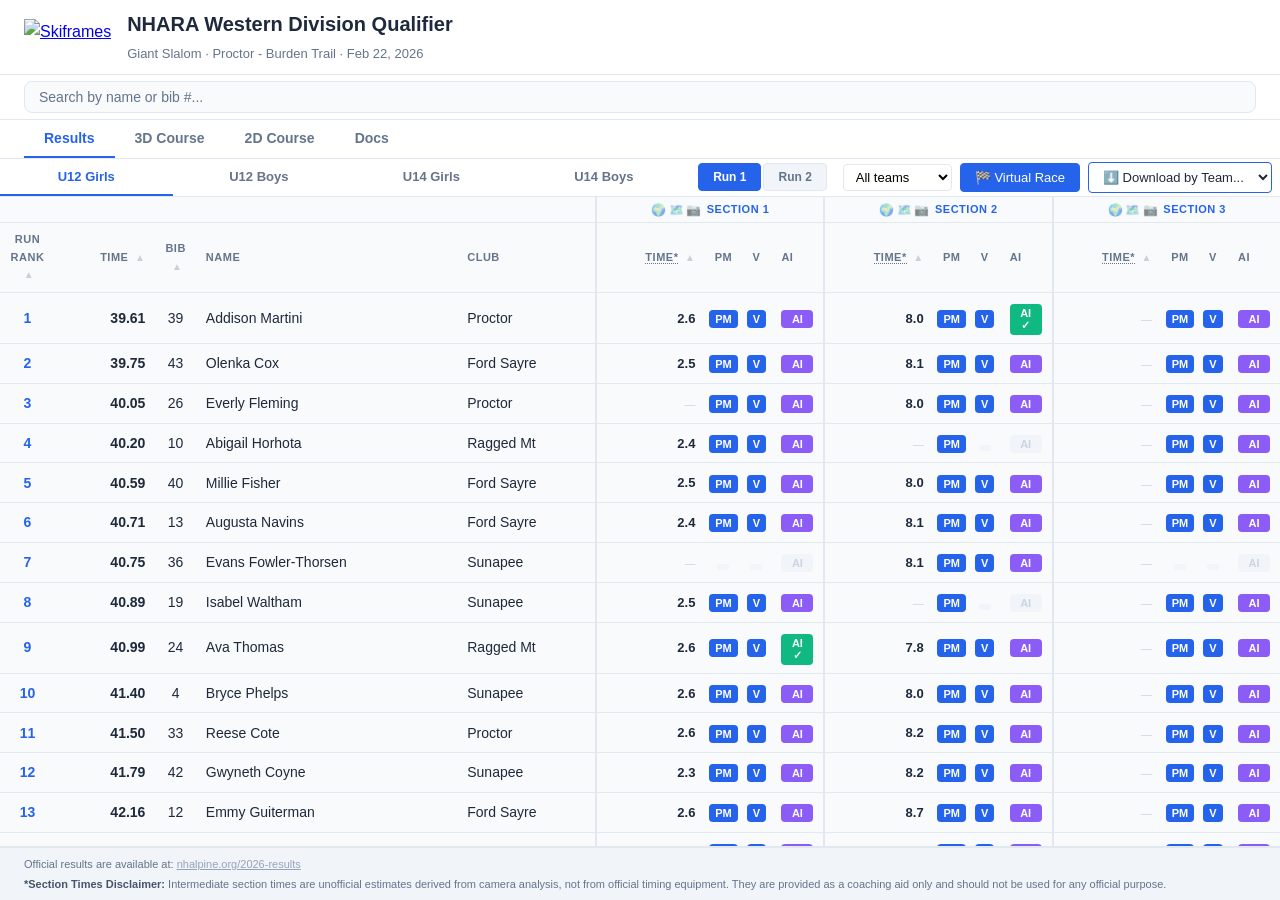
==== commit f3f9b6ec: "Add trigger zone docs, suppress section times, fix video lightbox and UI - Add export_zone_images.py" ====
--- a/web/races/western-q-2026-02-22/index.html
+++ b/web/races/western-q-2026-02-22/index.html
@@ -1418,6 +1418,17 @@
         </div>
     </div>
 
+    <!-- Section Trigger Zone Popup -->
+    <div id="section-popup" class="hidden">
+        <div class="sp-backdrop"></div>
+        <div class="sp-content">
+            <button class="sp-close">&times;</button>
+            <h3 id="sp-title"></h3>
+            <img id="sp-img" src="" alt="Trigger zone calibration">
+            <p id="sp-info"></p>
+        </div>
+    </div>
+
     <!-- Video Lightbox -->
     <div id="video-lightbox" class="hidden">
         <div class="vlb-backdrop"></div>
@@ -1472,7 +1483,7 @@
     <!-- Disclaimer Footer -->
     <footer id="disclaimer">
         <p>Official results are available at: <a href="https://www.nhalpine.org/2026-results" target="_blank" rel="noopener">nhalpine.org/2026-results</a></p>
-        <p><strong>*Section Times Disclaimer:</strong> Intermediate section times are unofficial estimates derived from camera analysis, not from official timing equipment. They are provided as a coaching aid only and should not be used for any official purpose. Accuracy is &plusmn;0.08s</p>
+        <p><strong>*Section Times Disclaimer:</strong> Intermediate section times are unofficial estimates derived from camera analysis, not from official timing equipment. They are provided as a coaching aid only and should not be used for any official purpose.</p>
     </footer>
 
     <!-- Virtual Race Modal -->
--- a/web/races/western-q-2026-02-22/race.css
+++ b/web/races/western-q-2026-02-22/race.css
@@ -540,6 +540,20 @@
     color: #cbd5e1;
     cursor: default;
 }
+
+/* ── Section Trigger Zone Popup ────────────────────────────────────────── */
+#section-popup { position: fixed; inset: 0; z-index: 2000; display: flex; align-items: center; justify-content: center; }
+#section-popup.hidden { display: none; }
+.sp-backdrop { position: absolute; inset: 0; background: rgba(0,0,0,0.85); backdrop-filter: blur(4px); }
+.sp-content { position: relative; max-width: 900px; width: 90vw; max-height: 90vh; background: var(--surface); border-radius: var(--radius-lg, 12px); box-shadow: var(--shadow-lg); overflow: hidden; display: flex; flex-direction: column; }
+.sp-close { position: absolute; top: 8px; right: 10px; background: rgba(0,0,0,0.4); border: none; color: #fff; font-size: 28px; cursor: pointer; z-index: 10; width: 38px; height: 38px; border-radius: 50%; display: flex; align-items: center; justify-content: center; transition: background 0.15s; }
+.sp-close:hover { background: rgba(0,0,0,0.7); }
+#sp-title { margin: 0; padding: 14px 50px 10px 18px; font-size: 15px; font-weight: 700; color: var(--text); border-bottom: 1px solid var(--border); }
+#sp-img { width: 100%; max-height: 70vh; object-fit: contain; display: block; }
+#sp-info { margin: 0; padding: 10px 18px 14px; font-size: 12px; color: var(--text-muted); }
+.section-nav-icons { display: inline-flex; gap: 2px; margin-right: 5px; vertical-align: middle; }
+.section-nav-btn { cursor: pointer; opacity: 0.55; transition: opacity 0.15s; font-size: 12px; line-height: 1; }
+.section-nav-btn:hover { opacity: 1; }
 
 /* ── Lightbox (nearly full-screen) ─────────────────────────────────────── */
 #lightbox { position: fixed; inset: 0; z-index: 2000; display: flex; align-items: center; justify-content: center; }
@@ -663,7 +677,7 @@
 .vlb-prev { left: 12px; }
 .vlb-next { right: 12px; }
 .vlb-prev:hover, .vlb-next:hover { background: rgba(37,99,235,0.8); }
-.vlb-video-wrap { position: absolute; top: 0; left: 0; right: 0; bottom: 90px; display: flex; align-items: center; justify-content: center; }
+.vlb-video-wrap { position: absolute; top: 10px; left: 60px; right: 60px; bottom: 90px; display: flex; align-items: center; justify-content: center; }
 #vlb-video { max-width: 100%; max-height: 100%; width: auto; height: auto; object-fit: contain; border-radius: var(--radius); background: #000; }
 .vlb-controls {
     position: absolute; bottom: 100px; left: 50%; transform: translateX(-50%);
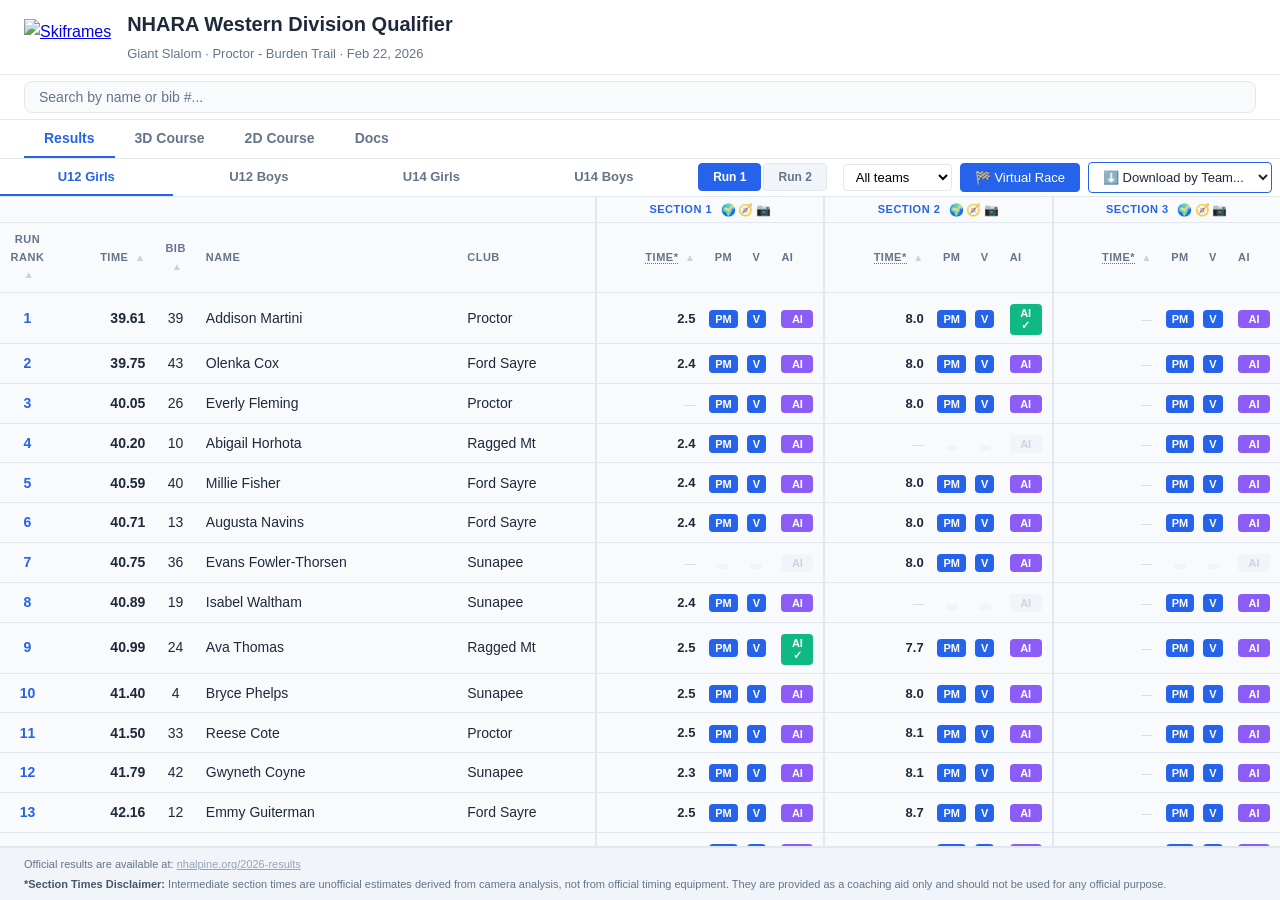
==== commit 7214d66a: "Per-run zone images, truncate times, curate section times, UI fixes - Generate per-run trigger zone " ====
--- a/web/races/western-q-2026-02-22/index.html
+++ b/web/races/western-q-2026-02-22/index.html
@@ -1580,9 +1580,7 @@
         .vlb-graph-toggle.active:hover {
             background: #047857;
         }
-        .vlb-video-wrap {
-            position: relative;
-        }
+        /* vlb-video-wrap positioning handled in race.css (position: absolute) */
     </style>
 </body>
 </html>
--- a/web/races/western-q-2026-02-22/race.css
+++ b/web/races/western-q-2026-02-22/race.css
@@ -551,9 +551,8 @@
 #sp-title { margin: 0; padding: 14px 50px 10px 18px; font-size: 15px; font-weight: 700; color: var(--text); border-bottom: 1px solid var(--border); }
 #sp-img { width: 100%; max-height: 70vh; object-fit: contain; display: block; }
 #sp-info { margin: 0; padding: 10px 18px 14px; font-size: 12px; color: var(--text-muted); }
-.section-nav-icons { display: inline-flex; gap: 2px; margin-right: 5px; vertical-align: middle; }
-.section-nav-btn { cursor: pointer; opacity: 0.55; transition: opacity 0.15s; font-size: 12px; line-height: 1; }
-.section-nav-btn:hover { opacity: 1; }
+.section-nav-icons { display: inline-flex; gap: 2px; margin-left: 5px; vertical-align: middle; }
+.section-nav-btn { cursor: pointer; font-size: 12px; line-height: 1; }
 
 /* ── Lightbox (nearly full-screen) ─────────────────────────────────────── */
 #lightbox { position: fixed; inset: 0; z-index: 2000; display: flex; align-items: center; justify-content: center; }
